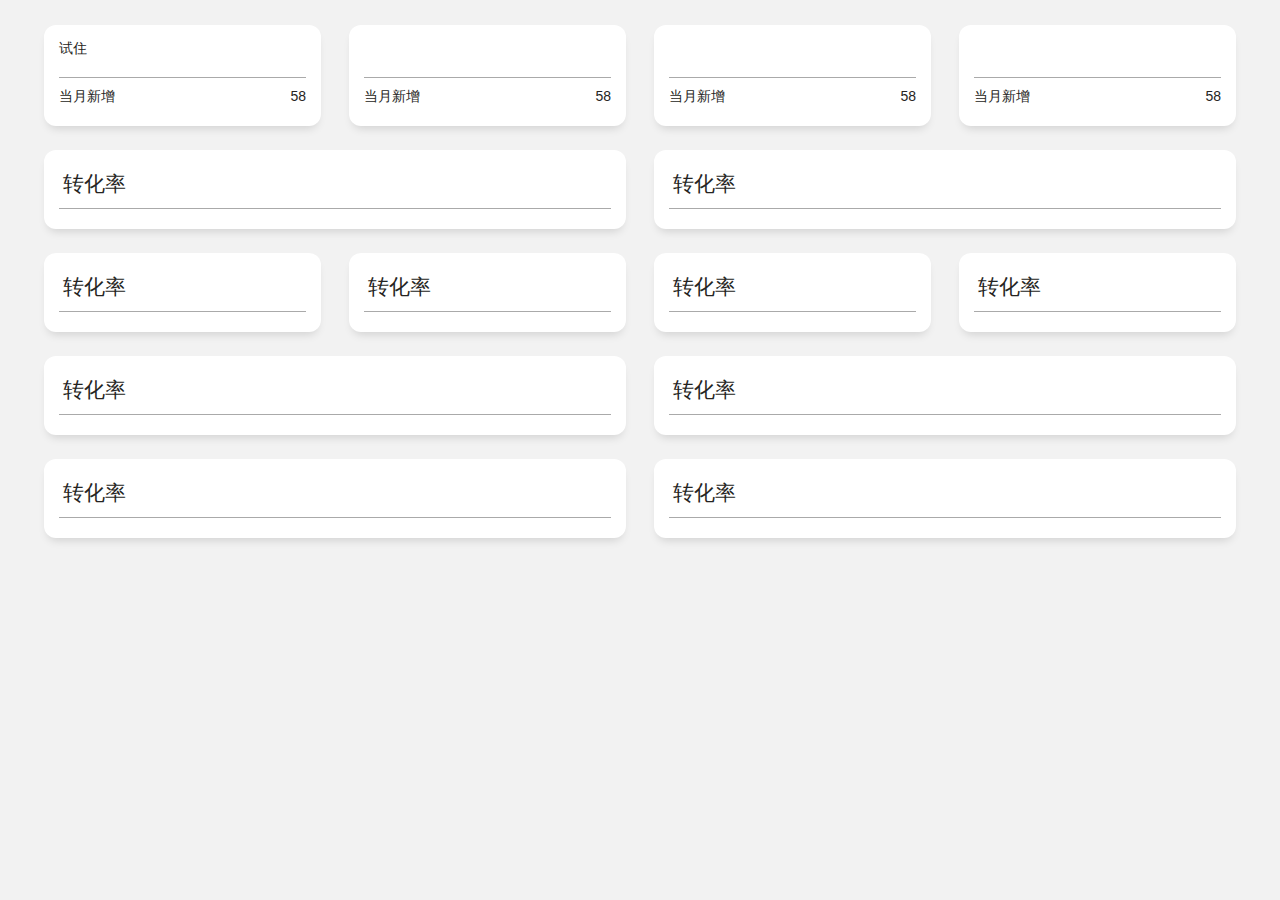
==== index.html @ 74c43c02 "feat: 添加样式" ====
<!DOCTYPE html>
<html lang="en">
<head>
    <meta charset="UTF-8">
    <meta http-equiv="X-UA-Compatible" content="IE=edge">
    <meta name="viewport" content="width=device-width, initial-scale=1.0">
    <!--    //不缓存-->
    <META HTTP-EQUIV="pragma" CONTENT="no-cache">
    <META HTTP-EQUIV="Cache-Control" CONTENT="no-cache, must-revalidate">
    <META HTTP-EQUIV="expires" CONTENT="0">

    <link rel="stylesheet" href="css/global.css">
    <link rel="stylesheet" href="layui/css/layui.css">
    <link rel="stylesheet" href="css/card.css">
    <link rel="stylesheet" href="css/states_card.css">
    <link rel="stylesheet" href="css/chart_card.css">
    <link rel="stylesheet" href="css/pie_card.css">

    <title>机构-{{object.company.name}}-营销管理数据看板</title>
</head>
<body>

    <article class="root">

        <header>

        </header>

        <main>

            <section class="stats-card-wrap layui-row">

                <div class="layui-col-xs6 layui-col-sm6 layui-col-md3">
                    <section class="card stats-card">

                        <div class="stats-card-top">

                            <div class="stats-card-top-left">
                                
                                <span class="tag">试住</span>

                            </div>

                            <figure class="stats-card-top-right">
                                <img src="">
                            </figure>

                        </div>

                        <div class="stats-card-bottom">
                            <span>当月新增</span>
                            <span>58</span>
                        </div>

                    </section>
                </div>

                <div class="layui-col-xs6 layui-col-sm6 layui-col-md3">
                    <section class="card stats-card">

                        <div class="stats-card-top">

                            <div class="stats-card-top-left">

                            </div>

                            <figure class="stats-card-top-right">
                                <img src="">
                            </figure>

                        </div>

                        <div class="stats-card-bottom">
                            <span>当月新增</span>
                            <span>58</span>
                        </div>

                    </section>
                </div>

                <div class="layui-col-xs6 layui-col-sm6 layui-col-md3">
                    <section class="card stats-card">

                        <div class="stats-card-top">

                            <div class="stats-card-top-left">

                            </div>

                            <figure class="stats-card-top-right">
                                <img src="">
                            </figure>

                        </div>

                        <div class="stats-card-bottom">
                            <span>当月新增</span>
                            <span>58</span>
                        </div>

                    </section>
                </div>

                <div class="layui-col-xs6 layui-col-sm6 layui-col-md3">
                    <section class="card stats-card">

                        <div class="stats-card-top">

                            <div class="stats-card-top-left">

                            </div>

                            <figure class="stats-card-top-right">
                                <img src="">
                            </figure>

                        </div>

                        <div class="stats-card-bottom">
                            <span>当月新增</span>
                            <span>58</span>
                        </div>

                    </section>
                </div>


            </section>

            <section class="chart-card-wrap layui-row">

                <div class="layui-col-xs12 layui-col-sm12 layui-col-md6">

                    <section class="card chart-card">
                        <div class="chart-card-top">
                            <h2 class="chart-card-top-left">转化率</h2>
                            <div class="chart-card-top-right">

                            </div>
                        </div>

                        <div class="chart-card-bottom">

                        </div>
                    </section>

                </div>

                <div class="layui-col-xs12 layui-col-sm12 layui-col-md6">

                    <section class="card chart-card">
                        <div class="chart-card-top">
                            <h2 class="chart-card-top-left">转化率</h2>
                            <div class="chart-card-top-right">

                            </div>
                        </div>

                        <div class="chart-card-bottom">

                        </div>
                    </section>

                </div>


            </section>

            <section class="pie-card-wrap layui-row">

                <div class="layui-col-xs6 layui-col-sm6 layui-col-md3">
                    <section class="card pie-card">
                        <div class="pie-card-top">
                            <h2 class="pie-card-top-left">转化率</h2>
                            <div class="pie-card-top-right">

                            </div>
                        </div>

                        <div class="pie-card-bottom">

                        </div>
                    </section>
                </div>

                <div class="layui-col-xs6 layui-col-sm6 layui-col-md3">
                    <section class="card pie-card">
                        <div class="pie-card-top">
                            <h2 class="pie-card-top-left">转化率</h2>
                            <div class="pie-card-top-right">

                            </div>
                        </div>

                        <div class="pie-card-bottom">

                        </div>
                    </section>
                </div>

                <div class="layui-col-xs6 layui-col-sm6 layui-col-md3">
                    <section class="card pie-card">
                        <div class="pie-card-top">
                            <h2 class="pie-card-top-left">转化率</h2>
                            <div class="pie-card-top-right">

                            </div>
                        </div>

                        <div class="pie-card-bottom">

                        </div>
                    </section>
                </div>

                <div class="layui-col-xs6 layui-col-sm6 layui-col-md3">
                    <section class="card pie-card">
                        <div class="pie-card-top">
                            <h2 class="pie-card-top-left">转化率</h2>
                            <div class="pie-card-top-right">

                            </div>
                        </div>

                        <div class="pie-card-bottom">

                        </div>
                    </section>
                </div>

            </section>

            <section class="chart-card-wrap layui-row">

                <div class="layui-col-xs12 layui-col-sm12 layui-col-md6">

                    <section class="card chart-card">
                        <div class="chart-card-top">
                            <h2 class="chart-card-top-left">转化率</h2>
                            <div class="chart-card-top-right">

                            </div>
                        </div>

                        <div class="chart-card-bottom">

                        </div>
                    </section>

                </div>

                <div class="layui-col-xs12 layui-col-sm12 layui-col-md6">

                    <section class="card chart-card">
                        <div class="chart-card-top">
                            <h2 class="chart-card-top-left">转化率</h2>
                            <div class="chart-card-top-right">

                            </div>
                        </div>

                        <div class="chart-card-bottom">

                        </div>
                    </section>

                </div>


            </section>

            <section class="chart-card-wrap layui-row">

                <div class="layui-col-xs12 layui-col-sm12 layui-col-md6">

                    <section class="card chart-card">
                        <div class="chart-card-top">
                            <h2 class="chart-card-top-left">转化率</h2>
                            <div class="chart-card-top-right">

                            </div>
                        </div>

                        <div class="chart-card-bottom">

                        </div>
                    </section>

                </div>

                <div class="layui-col-xs12 layui-col-sm12 layui-col-md6">

                    <section class="card chart-card">
                        <div class="chart-card-top">
                            <h2 class="chart-card-top-left">转化率</h2>
                            <div class="chart-card-top-right">

                            </div>
                        </div>

                        <div class="chart-card-bottom">

                        </div>
                    </section>

                </div>


            </section>

        </main>

        <footer>


        </footer>

    </article>


    <script src="layui/layui.js"></script>

</body>
</html>
---- css/global.css ----
html,body{
    font-size: 62.5%;
    box-sizing: border-box;
    margin: 0;
    padding:0;
    background: #f2f2f2;
}

.root{
    padding:2.5rem 3rem;

}
---- layui/css/layui.css ----
.layui-inline,img{display:inline-block;vertical-align:middle}h1,h2,h3,h4,h5,h6{font-weight:400}a,body{color:#333}.layui-edge,.layui-header,.layui-inline,.layui-main{position:relative}.layui-edge,hr{height:0;overflow:hidden}.layui-layout-body,.layui-side,.layui-side-scroll{overflow-x:hidden}.layui-edge,.layui-elip,hr{overflow:hidden}.layui-btn,.layui-edge,.layui-inline,img{vertical-align:middle}.layui-btn,.layui-disabled,.layui-icon,.layui-unselect{-moz-user-select:none;-webkit-user-select:none;-ms-user-select:none}blockquote,body,button,dd,div,dl,dt,form,h1,h2,h3,h4,h5,h6,input,li,ol,p,pre,td,textarea,th,ul{margin:0;padding:0;-webkit-tap-highlight-color:rgba(0,0,0,0)}a:active,a:hover{outline:0}img{border:none}li{list-style:none}table{border-collapse:collapse;border-spacing:0}h4,h5,h6{font-size:100%}button,input,optgroup,option,select,textarea{font-family:inherit;font-size:inherit;font-style:inherit;font-weight:inherit;outline:0}pre{white-space:pre-wrap;white-space:-moz-pre-wrap;white-space:-pre-wrap;white-space:-o-pre-wrap;word-wrap:break-word}body{line-height:1.6;color:rgba(0,0,0,.85);font:14px Helvetica Neue,Helvetica,PingFang SC,Tahoma,Arial,sans-serif}hr{line-height:0;margin:10px 0;padding:0;border:none!important;border-bottom:1px solid #eee!important;clear:both;background:0 0}a{text-decoration:none}a:hover{color:#777}a cite{font-style:normal;*cursor:pointer}.layui-border-box,.layui-border-box *{box-sizing:border-box}.layui-box,.layui-box *{box-sizing:content-box}.layui-clear{clear:both;*zoom:1}.layui-clear:after{content:'\20';clear:both;*zoom:1;display:block;height:0}.layui-inline{*display:inline;*zoom:1}.layui-btn,.layui-btn-group,.layui-edge{display:inline-block}.layui-edge{width:0;border-width:6px;border-style:dashed;border-color:transparent}.layui-edge-top{top:-4px;border-bottom-color:#999;border-bottom-style:solid}.layui-edge-right{border-left-color:#999;border-left-style:solid}.layui-edge-bottom{top:2px;border-top-color:#999;border-top-style:solid}.layui-edge-left{border-right-color:#999;border-right-style:solid}.layui-elip{text-overflow:ellipsis;white-space:nowrap}.layui-disabled,.layui-disabled:hover{color:#d2d2d2!important;cursor:not-allowed!important}.layui-circle{border-radius:100%}.layui-show{display:block!important}.layui-hide{display:none!important}.layui-show-v{visibility:visible!important}.layui-hide-v{visibility:hidden!important}@font-face{font-family:layui-icon;src:url(../font/iconfont.eot?v=256);src:url(../font/iconfont.eot?v=256#iefix) format('embedded-opentype'),url(../font/iconfont.woff2?v=256) format('woff2'),url(../font/iconfont.woff?v=256) format('woff'),url(../font/iconfont.ttf?v=256) format('truetype'),url(../font/iconfont.svg?v=256#layui-icon) format('svg')}.layui-icon{font-family:layui-icon!important;font-size:16px;font-style:normal;-webkit-font-smoothing:antialiased;-moz-osx-font-smoothing:grayscale}.layui-icon-reply-fill:before{content:"\e611"}.layui-icon-set-fill:before{content:"\e614"}.layui-icon-menu-fill:before{content:"\e60f"}.layui-icon-search:before{content:"\e615"}.layui-icon-share:before{content:"\e641"}.layui-icon-set-sm:before{content:"\e620"}.layui-icon-engine:before{content:"\e628"}.layui-icon-close:before{content:"\1006"}.layui-icon-close-fill:before{content:"\1007"}.layui-icon-chart-screen:before{content:"\e629"}.layui-icon-star:before{content:"\e600"}.layui-icon-circle-dot:before{content:"\e617"}.layui-icon-chat:before{content:"\e606"}.layui-icon-release:before{content:"\e609"}.layui-icon-list:before{content:"\e60a"}.layui-icon-chart:before{content:"\e62c"}.layui-icon-ok-circle:before{content:"\1005"}.layui-icon-layim-theme:before{content:"\e61b"}.layui-icon-table:before{content:"\e62d"}.layui-icon-right:before{content:"\e602"}.layui-icon-left:before{content:"\e603"}.layui-icon-cart-simple:before{content:"\e698"}.layui-icon-face-cry:before{content:"\e69c"}.layui-icon-face-smile:before{content:"\e6af"}.layui-icon-survey:before{content:"\e6b2"}.layui-icon-tree:before{content:"\e62e"}.layui-icon-ie:before{content:"\e7bb"}.layui-icon-upload-circle:before{content:"\e62f"}.layui-icon-add-circle:before{content:"\e61f"}.layui-icon-download-circle:before{content:"\e601"}.layui-icon-templeate-1:before{content:"\e630"}.layui-icon-util:before{content:"\e631"}.layui-icon-face-surprised:before{content:"\e664"}.layui-icon-edit:before{content:"\e642"}.layui-icon-speaker:before{content:"\e645"}.layui-icon-down:before{content:"\e61a"}.layui-icon-file:before{content:"\e621"}.layui-icon-layouts:before{content:"\e632"}.layui-icon-rate-half:before{content:"\e6c9"}.layui-icon-add-circle-fine:before{content:"\e608"}.layui-icon-prev-circle:before{content:"\e633"}.layui-icon-read:before{content:"\e705"}.layui-icon-404:before{content:"\e61c"}.layui-icon-carousel:before{content:"\e634"}.layui-icon-help:before{content:"\e607"}.layui-icon-code-circle:before{content:"\e635"}.layui-icon-windows:before{content:"\e67f"}.layui-icon-water:before{content:"\e636"}.layui-icon-username:before{content:"\e66f"}.layui-icon-find-fill:before{content:"\e670"}.layui-icon-about:before{content:"\e60b"}.layui-icon-location:before{content:"\e715"}.layui-icon-up:before{content:"\e619"}.layui-icon-pause:before{content:"\e651"}.layui-icon-date:before{content:"\e637"}.layui-icon-layim-uploadfile:before{content:"\e61d"}.layui-icon-delete:before{content:"\e640"}.layui-icon-play:before{content:"\e652"}.layui-icon-top:before{content:"\e604"}.layui-icon-firefox:before{content:"\e686"}.layui-icon-friends:before{content:"\e612"}.layui-icon-refresh-3:before{content:"\e9aa"}.layui-icon-ok:before{content:"\e605"}.layui-icon-layer:before{content:"\e638"}.layui-icon-face-smile-fine:before{content:"\e60c"}.layui-icon-dollar:before{content:"\e659"}.layui-icon-group:before{content:"\e613"}.layui-icon-layim-download:before{content:"\e61e"}.layui-icon-picture-fine:before{content:"\e60d"}.layui-icon-link:before{content:"\e64c"}.layui-icon-diamond:before{content:"\e735"}.layui-icon-log:before{content:"\e60e"}.layui-icon-key:before{content:"\e683"}.layui-icon-rate-solid:before{content:"\e67a"}.layui-icon-fonts-del:before{content:"\e64f"}.layui-icon-unlink:before{content:"\e64d"}.layui-icon-fonts-clear:before{content:"\e639"}.layui-icon-triangle-r:before{content:"\e623"}.layui-icon-circle:before{content:"\e63f"}.layui-icon-radio:before{content:"\e643"}.layui-icon-align-center:before{content:"\e647"}.layui-icon-align-right:before{content:"\e648"}.layui-icon-align-left:before{content:"\e649"}.layui-icon-loading-1:before{content:"\e63e"}.layui-icon-return:before{content:"\e65c"}.layui-icon-fonts-strong:before{content:"\e62b"}.layui-icon-upload:before{content:"\e67c"}.layui-icon-dialogue:before{content:"\e63a"}.layui-icon-video:before{content:"\e6ed"}.layui-icon-headset:before{content:"\e6fc"}.layui-icon-cellphone-fine:before{content:"\e63b"}.layui-icon-add-1:before{content:"\e654"}.layui-icon-face-smile-b:before{content:"\e650"}.layui-icon-fonts-html:before{content:"\e64b"}.layui-icon-screen-full:before{content:"\e622"}.layui-icon-form:before{content:"\e63c"}.layui-icon-cart:before{content:"\e657"}.layui-icon-camera-fill:before{content:"\e65d"}.layui-icon-tabs:before{content:"\e62a"}.layui-icon-heart-fill:before{content:"\e68f"}.layui-icon-fonts-code:before{content:"\e64e"}.layui-icon-ios:before{content:"\e680"}.layui-icon-at:before{content:"\e687"}.layui-icon-fire:before{content:"\e756"}.layui-icon-set:before{content:"\e716"}.layui-icon-fonts-u:before{content:"\e646"}.layui-icon-triangle-d:before{content:"\e625"}.layui-icon-tips:before{content:"\e702"}.layui-icon-picture:before{content:"\e64a"}.layui-icon-more-vertical:before{content:"\e671"}.layui-icon-bluetooth:before{content:"\e689"}.layui-icon-flag:before{content:"\e66c"}.layui-icon-loading:before{content:"\e63d"}.layui-icon-fonts-i:before{content:"\e644"}.layui-icon-refresh-1:before{content:"\e666"}.layui-icon-rmb:before{content:"\e65e"}.layui-icon-addition:before{content:"\e624"}.layui-icon-home:before{content:"\e68e"}.layui-icon-time:before{content:"\e68d"}.layui-icon-user:before{content:"\e770"}.layui-icon-notice:before{content:"\e667"}.layui-icon-chrome:before{content:"\e68a"}.layui-icon-edge:before{content:"\e68b"}.layui-icon-login-weibo:before{content:"\e675"}.layui-icon-voice:before{content:"\e688"}.layui-icon-upload-drag:before{content:"\e681"}.layui-icon-login-qq:before{content:"\e676"}.layui-icon-snowflake:before{content:"\e6b1"}.layui-icon-heart:before{content:"\e68c"}.layui-icon-logout:before{content:"\e682"}.layui-icon-file-b:before{content:"\e655"}.layui-icon-template:before{content:"\e663"}.layui-icon-transfer:before{content:"\e691"}.layui-icon-auz:before{content:"\e672"}.layui-icon-console:before{content:"\e665"}.layui-icon-app:before{content:"\e653"}.layui-icon-prev:before{content:"\e65a"}.layui-icon-website:before{content:"\e7ae"}.layui-icon-next:before{content:"\e65b"}.layui-icon-component:before{content:"\e857"}.layui-icon-android:before{content:"\e684"}.layui-icon-more:before{content:"\e65f"}.layui-icon-login-wechat:before{content:"\e677"}.layui-icon-shrink-right:before{content:"\e668"}.layui-icon-spread-left:before{content:"\e66b"}.layui-icon-camera:before{content:"\e660"}.layui-icon-note:before{content:"\e66e"}.layui-icon-refresh:before{content:"\e669"}.layui-icon-female:before{content:"\e661"}.layui-icon-male:before{content:"\e662"}.layui-icon-screen-restore:before{content:"\e758"}.layui-icon-password:before{content:"\e673"}.layui-icon-senior:before{content:"\e674"}.layui-icon-theme:before{content:"\e66a"}.layui-icon-tread:before{content:"\e6c5"}.layui-icon-praise:before{content:"\e6c6"}.layui-icon-star-fill:before{content:"\e658"}.layui-icon-rate:before{content:"\e67b"}.layui-icon-template-1:before{content:"\e656"}.layui-icon-vercode:before{content:"\e679"}.layui-icon-service:before{content:"\e626"}.layui-icon-cellphone:before{content:"\e678"}.layui-icon-print:before{content:"\e66d"}.layui-icon-cols:before{content:"\e610"}.layui-icon-wifi:before{content:"\e7e0"}.layui-icon-export:before{content:"\e67d"}.layui-icon-rss:before{content:"\e808"}.layui-icon-slider:before{content:"\e714"}.layui-icon-email:before{content:"\e618"}.layui-icon-subtraction:before{content:"\e67e"}.layui-icon-mike:before{content:"\e6dc"}.layui-icon-light:before{content:"\e748"}.layui-icon-gift:before{content:"\e627"}.layui-icon-mute:before{content:"\e685"}.layui-icon-reduce-circle:before{content:"\e616"}.layui-icon-music:before{content:"\e690"}.layui-main{width:1140px;margin:0 auto}.layui-header{z-index:1000;height:60px}.layui-header a:hover{transition:all .5s;-webkit-transition:all .5s}.layui-side{position:fixed;left:0;top:0;bottom:0;z-index:999;width:200px}.layui-side-scroll{position:relative;width:220px;height:100%}.layui-body{position:relative;left:200px;right:0;top:0;bottom:0;z-index:900;width:auto;box-sizing:border-box}.layui-layout-admin .layui-header{position:fixed;top:0;left:0;right:0;background-color:#23262E}.layui-layout-admin .layui-side{top:60px;width:200px;overflow-x:hidden}.layui-layout-admin .layui-body{position:absolute;top:60px;padding-bottom:44px}.layui-layout-admin .layui-main{width:auto;margin:0 15px}.layui-layout-admin .layui-footer{position:fixed;left:200px;right:0;bottom:0;z-index:990;height:44px;line-height:44px;padding:0 15px;box-shadow:-1px 0 4px rgb(0 0 0 / 12%);background-color:#FAFAFA}.layui-layout-admin .layui-logo{position:absolute;left:0;top:0;width:200px;height:100%;line-height:60px;text-align:center;color:#009688;font-size:16px;box-shadow:0 1px 2px 0 rgb(0 0 0 / 15%)}.layui-layout-admin .layui-header .layui-nav{background:0 0}.layui-layout-left{position:absolute!important;left:200px;top:0}.layui-layout-right{position:absolute!important;right:0;top:0}.layui-container{position:relative;margin:0 auto;padding:0 15px;box-sizing:border-box}.layui-fluid{position:relative;margin:0 auto;padding:0 15px}.layui-row:after,.layui-row:before{content:"";display:block;clear:both}.layui-col-lg1,.layui-col-lg10,.layui-col-lg11,.layui-col-lg12,.layui-col-lg2,.layui-col-lg3,.layui-col-lg4,.layui-col-lg5,.layui-col-lg6,.layui-col-lg7,.layui-col-lg8,.layui-col-lg9,.layui-col-md1,.layui-col-md10,.layui-col-md11,.layui-col-md12,.layui-col-md2,.layui-col-md3,.layui-col-md4,.layui-col-md5,.layui-col-md6,.layui-col-md7,.layui-col-md8,.layui-col-md9,.layui-col-sm1,.layui-col-sm10,.layui-col-sm11,.layui-col-sm12,.layui-col-sm2,.layui-col-sm3,.layui-col-sm4,.layui-col-sm5,.layui-col-sm6,.layui-col-sm7,.layui-col-sm8,.layui-col-sm9,.layui-col-xs1,.layui-col-xs10,.layui-col-xs11,.layui-col-xs12,.layui-col-xs2,.layui-col-xs3,.layui-col-xs4,.layui-col-xs5,.layui-col-xs6,.layui-col-xs7,.layui-col-xs8,.layui-col-xs9{position:relative;display:block;box-sizing:border-box}.layui-col-xs1,.layui-col-xs10,.layui-col-xs11,.layui-col-xs12,.layui-col-xs2,.layui-col-xs3,.layui-col-xs4,.layui-col-xs5,.layui-col-xs6,.layui-col-xs7,.layui-col-xs8,.layui-col-xs9{float:left}.layui-col-xs1{width:8.33333333%}.layui-col-xs2{width:16.66666667%}.layui-col-xs3{width:25%}.layui-col-xs4{width:33.33333333%}.layui-col-xs5{width:41.66666667%}.layui-col-xs6{width:50%}.layui-col-xs7{width:58.33333333%}.layui-col-xs8{width:66.66666667%}.layui-col-xs9{width:75%}.layui-col-xs10{width:83.33333333%}.layui-col-xs11{width:91.66666667%}.layui-col-xs12{width:100%}.layui-col-xs-offset1{margin-left:8.33333333%}.layui-col-xs-offset2{margin-left:16.66666667%}.layui-col-xs-offset3{margin-left:25%}.layui-col-xs-offset4{margin-left:33.33333333%}.layui-col-xs-offset5{margin-left:41.66666667%}.layui-col-xs-offset6{margin-left:50%}.layui-col-xs-offset7{margin-left:58.33333333%}.layui-col-xs-offset8{margin-left:66.66666667%}.layui-col-xs-offset9{margin-left:75%}.layui-col-xs-offset10{margin-left:83.33333333%}.layui-col-xs-offset11{margin-left:91.66666667%}.layui-col-xs-offset12{margin-left:100%}@media screen and (max-width:768px){.layui-hide-xs{display:none!important}.layui-show-xs-block{display:block!important}.layui-show-xs-inline{display:inline!important}.layui-show-xs-inline-block{display:inline-block!important}}@media screen and (min-width:768px){.layui-container{width:750px}.layui-hide-sm{display:none!important}.layui-show-sm-block{display:block!important}.layui-show-sm-inline{display:inline!important}.layui-show-sm-inline-block{display:inline-block!important}.layui-col-sm1,.layui-col-sm10,.layui-col-sm11,.layui-col-sm12,.layui-col-sm2,.layui-col-sm3,.layui-col-sm4,.layui-col-sm5,.layui-col-sm6,.layui-col-sm7,.layui-col-sm8,.layui-col-sm9{float:left}.layui-col-sm1{width:8.33333333%}.layui-col-sm2{width:16.66666667%}.layui-col-sm3{width:25%}.layui-col-sm4{width:33.33333333%}.layui-col-sm5{width:41.66666667%}.layui-col-sm6{width:50%}.layui-col-sm7{width:58.33333333%}.layui-col-sm8{width:66.66666667%}.layui-col-sm9{width:75%}.layui-col-sm10{width:83.33333333%}.layui-col-sm11{width:91.66666667%}.layui-col-sm12{width:100%}.layui-col-sm-offset1{margin-left:8.33333333%}.layui-col-sm-offset2{margin-left:16.66666667%}.layui-col-sm-offset3{margin-left:25%}.layui-col-sm-offset4{margin-left:33.33333333%}.layui-col-sm-offset5{margin-left:41.66666667%}.layui-col-sm-offset6{margin-left:50%}.layui-col-sm-offset7{margin-left:58.33333333%}.layui-col-sm-offset8{margin-left:66.66666667%}.layui-col-sm-offset9{margin-left:75%}.layui-col-sm-offset10{margin-left:83.33333333%}.layui-col-sm-offset11{margin-left:91.66666667%}.layui-col-sm-offset12{margin-left:100%}}@media screen and (min-width:992px){.layui-container{width:970px}.layui-hide-md{display:none!important}.layui-show-md-block{display:block!important}.layui-show-md-inline{display:inline!important}.layui-show-md-inline-block{display:inline-block!important}.layui-col-md1,.layui-col-md10,.layui-col-md11,.layui-col-md12,.layui-col-md2,.layui-col-md3,.layui-col-md4,.layui-col-md5,.layui-col-md6,.layui-col-md7,.layui-col-md8,.layui-col-md9{float:left}.layui-col-md1{width:8.33333333%}.layui-col-md2{width:16.66666667%}.layui-col-md3{width:25%}.layui-col-md4{width:33.33333333%}.layui-col-md5{width:41.66666667%}.layui-col-md6{width:50%}.layui-col-md7{width:58.33333333%}.layui-col-md8{width:66.66666667%}.layui-col-md9{width:75%}.layui-col-md10{width:83.33333333%}.layui-col-md11{width:91.66666667%}.layui-col-md12{width:100%}.layui-col-md-offset1{margin-left:8.33333333%}.layui-col-md-offset2{margin-left:16.66666667%}.layui-col-md-offset3{margin-left:25%}.layui-col-md-offset4{margin-left:33.33333333%}.layui-col-md-offset5{margin-left:41.66666667%}.layui-col-md-offset6{margin-left:50%}.layui-col-md-offset7{margin-left:58.33333333%}.layui-col-md-offset8{margin-left:66.66666667%}.layui-col-md-offset9{margin-left:75%}.layui-col-md-offset10{margin-left:83.33333333%}.layui-col-md-offset11{margin-left:91.66666667%}.layui-col-md-offset12{margin-left:100%}}@media screen and (min-width:1200px){.layui-container{width:1170px}.layui-hide-lg{display:none!important}.layui-show-lg-block{display:block!important}.layui-show-lg-inline{display:inline!important}.layui-show-lg-inline-block{display:inline-block!important}.layui-col-lg1,.layui-col-lg10,.layui-col-lg11,.layui-col-lg12,.layui-col-lg2,.layui-col-lg3,.layui-col-lg4,.layui-col-lg5,.layui-col-lg6,.layui-col-lg7,.layui-col-lg8,.layui-col-lg9{float:left}.layui-col-lg1{width:8.33333333%}.layui-col-lg2{width:16.66666667%}.layui-col-lg3{width:25%}.layui-col-lg4{width:33.33333333%}.layui-col-lg5{width:41.66666667%}.layui-col-lg6{width:50%}.layui-col-lg7{width:58.33333333%}.layui-col-lg8{width:66.66666667%}.layui-col-lg9{width:75%}.layui-col-lg10{width:83.33333333%}.layui-col-lg11{width:91.66666667%}.layui-col-lg12{width:100%}.layui-col-lg-offset1{margin-left:8.33333333%}.layui-col-lg-offset2{margin-left:16.66666667%}.layui-col-lg-offset3{margin-left:25%}.layui-col-lg-offset4{margin-left:33.33333333%}.layui-col-lg-offset5{margin-left:41.66666667%}.layui-col-lg-offset6{margin-left:50%}.layui-col-lg-offset7{margin-left:58.33333333%}.layui-col-lg-offset8{margin-left:66.66666667%}.layui-col-lg-offset9{margin-left:75%}.layui-col-lg-offset10{margin-left:83.33333333%}.layui-col-lg-offset11{margin-left:91.66666667%}.layui-col-lg-offset12{margin-left:100%}}.layui-col-space1{margin:-.5px}.layui-col-space1>*{padding:.5px}.layui-col-space2{margin:-1px}.layui-col-space2>*{padding:1px}.layui-col-space4{margin:-2px}.layui-col-space4>*{padding:2px}.layui-col-space5{margin:-2.5px}.layui-col-space5>*{padding:2.5px}.layui-col-space6{margin:-3px}.layui-col-space6>*{padding:3px}.layui-col-space8{margin:-4px}.layui-col-space8>*{padding:4px}.layui-col-space10{margin:-5px}.layui-col-space10>*{padding:5px}.layui-col-space12{margin:-6px}.layui-col-space12>*{padding:6px}.layui-col-space14{margin:-7px}.layui-col-space14>*{padding:7px}.layui-col-space15{margin:-7.5px}.layui-col-space15>*{padding:7.5px}.layui-col-space16{margin:-8px}.layui-col-space16>*{padding:8px}.layui-col-space18{margin:-9px}.layui-col-space18>*{padding:9px}.layui-col-space20{margin:-10px}.layui-col-space20>*{padding:10px}.layui-col-space22{margin:-11px}.layui-col-space22>*{padding:11px}.layui-col-space24{margin:-12px}.layui-col-space24>*{padding:12px}.layui-col-space25{margin:-12.5px}.layui-col-space25>*{padding:12.5px}.layui-col-space26{margin:-13px}.layui-col-space26>*{padding:13px}.layui-col-space28{margin:-14px}.layui-col-space28>*{padding:14px}.layui-col-space30{margin:-15px}.layui-col-space30>*{padding:15px}.layui-btn,.layui-input,.layui-select,.layui-textarea,.layui-upload-button{outline:0;-webkit-appearance:none;transition:all .3s;-webkit-transition:all .3s;box-sizing:border-box}.layui-elem-quote{margin-bottom:10px;padding:15px;line-height:1.6;border-left:5px solid #5FB878;border-radius:0 2px 2px 0;background-color:#FAFAFA}.layui-quote-nm{border-style:solid;border-width:1px 1px 1px 5px;background:0 0}.layui-elem-field{margin-bottom:10px;padding:0;border-width:1px;border-style:solid}.layui-elem-field legend{margin-left:20px;padding:0 10px;font-size:20px;font-weight:300}.layui-field-title{margin:10px 0 20px;border-width:1px 0 0}.layui-field-box{padding:15px}.layui-field-title .layui-field-box{padding:10px 0}.layui-progress{position:relative;height:6px;border-radius:20px;background-color:#eee}.layui-progress-bar{position:absolute;left:0;top:0;width:0;max-width:100%;height:6px;border-radius:20px;text-align:right;background-color:#5FB878;transition:all .3s;-webkit-transition:all .3s}.layui-progress-big,.layui-progress-big .layui-progress-bar{height:18px;line-height:18px}.layui-progress-text{position:relative;top:-20px;line-height:18px;font-size:12px;color:#666}.layui-progress-big .layui-progress-text{position:static;padding:0 10px;color:#fff}.layui-collapse{border-width:1px;border-style:solid;border-radius:2px}.layui-colla-content,.layui-colla-item{border-top-width:1px;border-top-style:solid}.layui-colla-item:first-child{border-top:none}.layui-colla-title{position:relative;height:42px;line-height:42px;padding:0 15px 0 35px;color:#333;background-color:#FAFAFA;cursor:pointer;font-size:14px;overflow:hidden}.layui-colla-content{display:none;padding:10px 15px;line-height:1.6;color:#666}.layui-colla-icon{position:absolute;left:15px;top:0;font-size:14px}.layui-card-body,.layui-card-header,.layui-form-label,.layui-form-mid,.layui-form-select,.layui-input-block,.layui-input-inline,.layui-panel,.layui-textarea{position:relative}.layui-card{margin-bottom:15px;border-radius:2px;background-color:#fff;box-shadow:0 1px 2px 0 rgba(0,0,0,.05)}.layui-form-select dl,.layui-panel{box-shadow:1px 1px 4px rgb(0 0 0 / 8%)}.layui-card:last-child{margin-bottom:0}.layui-card-header{height:42px;line-height:42px;padding:0 15px;border-bottom:1px solid #f6f6f6;color:#333;border-radius:2px 2px 0 0;font-size:14px}.layui-card-body{padding:10px 15px;line-height:24px}.layui-card-body[pad15]{padding:15px}.layui-card-body[pad20]{padding:20px}.layui-card-body .layui-table{margin:5px 0}.layui-card .layui-tab{margin:0}.layui-panel{border-width:1px;border-style:solid;border-radius:2px;background-color:#fff;color:#666}.layui-bg-black,.layui-bg-blue,.layui-bg-cyan,.layui-bg-green,.layui-bg-orange,.layui-bg-red{color:#fff!important}.layui-panel-window{position:relative;padding:15px;border-radius:0;border-top:5px solid #eee;background-color:#fff}.layui-border,.layui-border-black,.layui-border-blue,.layui-border-cyan,.layui-border-green,.layui-border-orange,.layui-border-red{border-width:1px;border-style:solid}.layui-auxiliar-moving{position:fixed;left:0;right:0;top:0;bottom:0;width:100%;height:100%;background:0 0;z-index:9999999999}.layui-bg-red{background-color:#FF5722!important}.layui-bg-orange{background-color:#FFB800!important}.layui-bg-green{background-color:#009688!important}.layui-bg-cyan{background-color:#2F4056!important}.layui-bg-blue{background-color:#1E9FFF!important}.layui-bg-black{background-color:#393D49!important}.layui-bg-gray{background-color:#FAFAFA!important;color:#666!important}.layui-badge-rim,.layui-border,.layui-colla-content,.layui-colla-item,.layui-collapse,.layui-elem-field,.layui-form-pane .layui-form-item[pane],.layui-form-pane .layui-form-label,.layui-input,.layui-layedit,.layui-layedit-tool,.layui-panel,.layui-quote-nm,.layui-select,.layui-tab-bar,.layui-tab-card,.layui-tab-title,.layui-tab-title .layui-this:after,.layui-textarea{border-color:#eee}.layui-border{color:#666!important}.layui-border-red{border-color:#FF5722!important;color:#FF5722!important}.layui-border-orange{border-color:#FFB800!important;color:#FFB800!important}.layui-border-green{border-color:#009688!important;color:#009688!important}.layui-border-cyan{border-color:#2F4056!important;color:#2F4056!important}.layui-border-blue{border-color:#1E9FFF!important;color:#1E9FFF!important}.layui-border-black{border-color:#393D49!important;color:#393D49!important}.layui-timeline-item:before{background-color:#eee}.layui-text{line-height:1.6;font-size:14px;color:#666}.layui-text h1,.layui-text h2,.layui-text h3{font-weight:500;color:#333}.layui-text h1{font-size:30px}.layui-text h2{font-size:24px}.layui-text h3{font-size:18px}.layui-text a:not(.layui-btn){color:#01AAED}.layui-text a:not(.layui-btn):hover{text-decoration:underline}.layui-text ul{padding:5px 0 5px 15px}.layui-text ul li{margin-top:5px;list-style-type:disc}.layui-text em,.layui-word-aux{color:#999!important;padding-left:5px!important;padding-right:5px!important}.layui-text p{margin:10px 0}.layui-text p:first-child{margin-top:0}.layui-font-12{font-size:12px!important}.layui-font-14{font-size:14px!important}.layui-font-16{font-size:16px!important}.layui-font-18{font-size:18px!important}.layui-font-20{font-size:20px!important}.layui-font-red{color:#FF5722!important}.layui-font-orange{color:#FFB800!important}.layui-font-green{color:#009688!important}.layui-font-cyan{color:#2F4056!important}.layui-font-blue{color:#01AAED!important}.layui-font-black{color:#000!important}.layui-font-gray{color:#c2c2c2!important}.layui-btn{height:38px;line-height:38px;border:1px solid transparent;padding:0 18px;background-color:#009688;color:#fff;white-space:nowrap;text-align:center;font-size:14px;border-radius:2px;cursor:pointer}.layui-btn:hover{opacity:.8;filter:alpha(opacity=80);color:#fff}.layui-btn:active{opacity:1;filter:alpha(opacity=100)}.layui-btn+.layui-btn{margin-left:10px}.layui-btn-container{font-size:0}.layui-btn-container .layui-btn{margin-right:10px;margin-bottom:10px}.layui-btn-container .layui-btn+.layui-btn{margin-left:0}.layui-table .layui-btn-container .layui-btn{margin-bottom:9px}.layui-btn-radius{border-radius:100px}.layui-btn .layui-icon{padding:0 2px;vertical-align:middle\9;vertical-align:bottom}.layui-btn-primary{border-color:#d2d2d2;background:0 0;color:#666}.layui-btn-primary:hover{border-color:#009688;color:#333}.layui-btn-normal{background-color:#1E9FFF}.layui-btn-warm{background-color:#FFB800}.layui-btn-danger{background-color:#FF5722}.layui-btn-checked{background-color:#5FB878}.layui-btn-disabled,.layui-btn-disabled:active,.layui-btn-disabled:hover{border-color:#eee!important;background-color:#FBFBFB!important;color:#d2d2d2!important;cursor:not-allowed!important;opacity:1}.layui-btn-lg{height:44px;line-height:44px;padding:0 25px;font-size:16px}.layui-btn-sm{height:30px;line-height:30px;padding:0 10px;font-size:12px}.layui-btn-xs{height:22px;line-height:22px;padding:0 5px;font-size:12px}.layui-btn-xs i{font-size:12px!important}.layui-btn-group{vertical-align:middle;font-size:0}.layui-btn-group .layui-btn{margin-left:0!important;margin-right:0!important;border-left:1px solid rgba(255,255,255,.5);border-radius:0}.layui-btn-group .layui-btn-primary{border-left:none}.layui-btn-group .layui-btn-primary:hover{border-color:#d2d2d2;color:#009688}.layui-btn-group .layui-btn:first-child{border-left:none;border-radius:2px 0 0 2px}.layui-btn-group .layui-btn-primary:first-child{border-left:1px solid #d2d2d2}.layui-btn-group .layui-btn:last-child{border-radius:0 2px 2px 0}.layui-btn-group .layui-btn+.layui-btn{margin-left:0}.layui-btn-group+.layui-btn-group{margin-left:10px}.layui-btn-fluid{width:100%}.layui-input,.layui-select,.layui-textarea{height:38px;line-height:1.3;line-height:38px\9;border-width:1px;border-style:solid;background-color:#fff;color:rgba(0,0,0,.85);border-radius:2px}.layui-input::-webkit-input-placeholder,.layui-select::-webkit-input-placeholder,.layui-textarea::-webkit-input-placeholder{line-height:1.3}.layui-input,.layui-textarea{display:block;width:100%;padding-left:10px}.layui-input:hover,.layui-textarea:hover{border-color:#eee!important}.layui-input:focus,.layui-textarea:focus{border-color:#d2d2d2!important}.layui-textarea{min-height:100px;height:auto;line-height:20px;padding:6px 10px;resize:vertical}.layui-select{padding:0 10px}.layui-form input[type=checkbox],.layui-form input[type=radio],.layui-form select{display:none}.layui-form [lay-ignore]{display:initial}.layui-form-item{margin-bottom:15px;clear:both;*zoom:1}.layui-form-item:after{content:'\20';clear:both;*zoom:1;display:block;height:0}.layui-form-label{float:left;display:block;padding:9px 15px;width:80px;font-weight:400;line-height:20px;text-align:right}.layui-form-label-col{display:block;float:none;padding:9px 0;line-height:20px;text-align:left}.layui-form-item .layui-inline{margin-bottom:5px;margin-right:10px}.layui-input-block{margin-left:110px;min-height:36px}.layui-input-inline{display:inline-block;vertical-align:middle}.layui-form-item .layui-input-inline{float:left;width:190px;margin-right:10px}.layui-form-text .layui-input-inline{width:auto}.layui-form-mid{float:left;display:block;padding:9px 0!important;line-height:20px;margin-right:10px}.layui-form-danger+.layui-form-select .layui-input,.layui-form-danger:focus{border-color:#FF5722!important}.layui-form-select .layui-input{padding-right:30px;cursor:pointer}.layui-form-select .layui-edge{position:absolute;right:10px;top:50%;margin-top:-3px;cursor:pointer;border-width:6px;border-top-color:#c2c2c2;border-top-style:solid;transition:all .3s;-webkit-transition:all .3s}.layui-form-select dl{display:none;position:absolute;left:0;top:42px;padding:5px 0;z-index:899;min-width:100%;border:1px solid #eee;max-height:300px;overflow-y:auto;background-color:#fff;border-radius:2px;box-sizing:border-box}.layui-form-select dl dd,.layui-form-select dl dt{padding:0 10px;line-height:36px;white-space:nowrap;overflow:hidden;text-overflow:ellipsis}.layui-form-select dl dt{font-size:12px;color:#999}.layui-form-select dl dd{cursor:pointer}.layui-form-select dl dd:hover{background-color:#F6F6F6;-webkit-transition:.5s all;transition:.5s all}.layui-form-select .layui-select-group dd{padding-left:20px}.layui-form-select dl dd.layui-select-tips{padding-left:10px!important;color:#999}.layui-form-select dl dd.layui-this{background-color:#5FB878;color:#fff}.layui-form-checkbox,.layui-form-select dl dd.layui-disabled{background-color:#fff}.layui-form-selected dl{display:block}.layui-form-checkbox,.layui-form-checkbox *,.layui-form-switch{display:inline-block;vertical-align:middle}.layui-form-selected .layui-edge{margin-top:-9px;-webkit-transform:rotate(180deg);transform:rotate(180deg);margin-top:-3px\9}:root .layui-form-selected .layui-edge{margin-top:-9px\0/IE9}.layui-form-selectup dl{top:auto;bottom:42px}.layui-select-none{margin:5px 0;text-align:center;color:#999}.layui-select-disabled .layui-disabled{border-color:#eee!important}.layui-select-disabled .layui-edge{border-top-color:#d2d2d2}.layui-form-checkbox{position:relative;height:30px;line-height:30px;margin-right:10px;padding-right:30px;cursor:pointer;font-size:0;-webkit-transition:.1s linear;transition:.1s linear;box-sizing:border-box}.layui-form-checkbox span{padding:0 10px;height:100%;font-size:14px;border-radius:2px 0 0 2px;background-color:#d2d2d2;color:#fff;overflow:hidden;white-space:nowrap;text-overflow:ellipsis}.layui-form-checkbox:hover span{background-color:#c2c2c2}.layui-form-checkbox i{position:absolute;right:0;top:0;width:30px;height:28px;border:1px solid #d2d2d2;border-left:none;border-radius:0 2px 2px 0;color:#fff;font-size:20px;text-align:center}.layui-form-checkbox:hover i{border-color:#c2c2c2;color:#c2c2c2}.layui-form-checked,.layui-form-checked:hover{border-color:#5FB878}.layui-form-checked span,.layui-form-checked:hover span{background-color:#5FB878}.layui-form-checked i,.layui-form-checked:hover i{color:#5FB878}.layui-form-item .layui-form-checkbox{margin-top:4px}.layui-form-checkbox[lay-skin=primary]{height:auto!important;line-height:normal!important;min-width:18px;min-height:18px;border:none!important;margin-right:0;padding-left:28px;padding-right:0;background:0 0}.layui-form-checkbox[lay-skin=primary] span{padding-left:0;padding-right:15px;line-height:18px;background:0 0;color:#666}.layui-form-checkbox[lay-skin=primary] i{right:auto;left:0;width:16px;height:16px;line-height:16px;border:1px solid #d2d2d2;font-size:12px;border-radius:2px;background-color:#fff;-webkit-transition:.1s linear;transition:.1s linear}.layui-form-checkbox[lay-skin=primary]:hover i{border-color:#5FB878;color:#fff}.layui-form-checked[lay-skin=primary] i{border-color:#5FB878!important;background-color:#5FB878;color:#fff}.layui-checkbox-disabled[lay-skin=primary] span{background:0 0!important;color:#c2c2c2!important}.layui-checkbox-disabled[lay-skin=primary]:hover i{border-color:#d2d2d2}.layui-form-item .layui-form-checkbox[lay-skin=primary]{margin-top:10px}.layui-form-switch{position:relative;height:22px;line-height:22px;min-width:35px;padding:0 5px;margin-top:8px;border:1px solid #d2d2d2;border-radius:20px;cursor:pointer;background-color:#fff;-webkit-transition:.1s linear;transition:.1s linear}.layui-form-switch i{position:absolute;left:5px;top:3px;width:16px;height:16px;border-radius:20px;background-color:#d2d2d2;-webkit-transition:.1s linear;transition:.1s linear}.layui-form-switch em{position:relative;top:0;width:25px;margin-left:21px;padding:0!important;text-align:center!important;color:#999!important;font-style:normal!important;font-size:12px}.layui-form-onswitch{border-color:#5FB878;background-color:#5FB878}.layui-checkbox-disabled,.layui-checkbox-disabled i{border-color:#eee!important}.layui-form-onswitch i{left:100%;margin-left:-21px;background-color:#fff}.layui-form-onswitch em{margin-left:5px;margin-right:21px;color:#fff!important}.layui-checkbox-disabled span{background-color:#eee!important}.layui-checkbox-disabled em{color:#d2d2d2!important}.layui-checkbox-disabled:hover i{color:#fff!important}[lay-radio]{display:none}.layui-form-radio,.layui-form-radio *{display:inline-block;vertical-align:middle}.layui-form-radio{line-height:28px;margin:6px 10px 0 0;padding-right:10px;cursor:pointer;font-size:0}.layui-form-radio *{font-size:14px}.layui-form-radio>i{margin-right:8px;font-size:22px;color:#c2c2c2}.layui-form-radio:hover *,.layui-form-radioed,.layui-form-radioed>i{color:#5FB878}.layui-radio-disabled>i{color:#eee!important}.layui-radio-disabled *{color:#c2c2c2!important}.layui-form-pane .layui-form-label{width:110px;padding:8px 15px;height:38px;line-height:20px;border-width:1px;border-style:solid;border-radius:2px 0 0 2px;text-align:center;background-color:#FAFAFA;overflow:hidden;white-space:nowrap;text-overflow:ellipsis;box-sizing:border-box}.layui-form-pane .layui-input-inline{margin-left:-1px}.layui-form-pane .layui-input-block{margin-left:110px;left:-1px}.layui-form-pane .layui-input{border-radius:0 2px 2px 0}.layui-form-pane .layui-form-text .layui-form-label{float:none;width:100%;border-radius:2px;box-sizing:border-box;text-align:left}.layui-form-pane .layui-form-text .layui-input-inline{display:block;margin:0;top:-1px;clear:both}.layui-form-pane .layui-form-text .layui-input-block{margin:0;left:0;top:-1px}.layui-form-pane .layui-form-text .layui-textarea{min-height:100px;border-radius:0 0 2px 2px}.layui-form-pane .layui-form-checkbox{margin:4px 0 4px 10px}.layui-form-pane .layui-form-radio,.layui-form-pane .layui-form-switch{margin-top:6px;margin-left:10px}.layui-form-pane .layui-form-item[pane]{position:relative;border-width:1px;border-style:solid}.layui-form-pane .layui-form-item[pane] .layui-form-label{position:absolute;left:0;top:0;height:100%;border-width:0 1px 0 0}.layui-form-pane .layui-form-item[pane] .layui-input-inline{margin-left:110px}@media screen and (max-width:450px){.layui-form-item .layui-form-label{text-overflow:ellipsis;overflow:hidden;white-space:nowrap}.layui-form-item .layui-inline{display:block;margin-right:0;margin-bottom:20px;clear:both}.layui-form-item .layui-inline:after{content:'\20';clear:both;display:block;height:0}.layui-form-item .layui-input-inline{display:block;float:none;left:-3px;width:auto!important;margin:0 0 10px 112px}.layui-form-item .layui-input-inline+.layui-form-mid{margin-left:110px;top:-5px;padding:0}.layui-form-item .layui-form-checkbox{margin-right:5px;margin-bottom:5px}}.layui-layedit{border-width:1px;border-style:solid;border-radius:2px}.layui-layedit-tool{padding:3px 5px;border-bottom-width:1px;border-bottom-style:solid;font-size:0}.layedit-tool-fixed{position:fixed;top:0;border-top:1px solid #eee}.layui-layedit-tool .layedit-tool-mid,.layui-layedit-tool .layui-icon{display:inline-block;vertical-align:middle;text-align:center;font-size:14px}.layui-layedit-tool .layui-icon{position:relative;width:32px;height:30px;line-height:30px;margin:3px 5px;color:#777;cursor:pointer;border-radius:2px}.layui-layedit-tool .layui-icon:hover{color:#393D49}.layui-layedit-tool .layui-icon:active{color:#000}.layui-layedit-tool .layedit-tool-active{background-color:#eee;color:#000}.layui-layedit-tool .layui-disabled,.layui-layedit-tool .layui-disabled:hover{color:#d2d2d2;cursor:not-allowed}.layui-layedit-tool .layedit-tool-mid{width:1px;height:18px;margin:0 10px;background-color:#d2d2d2}.layedit-tool-html{width:50px!important;font-size:30px!important}.layedit-tool-b,.layedit-tool-code,.layedit-tool-help{font-size:16px!important}.layedit-tool-d,.layedit-tool-face,.layedit-tool-image,.layedit-tool-unlink{font-size:18px!important}.layedit-tool-image input{position:absolute;font-size:0;left:0;top:0;width:100%;height:100%;opacity:.01;filter:Alpha(opacity=1);cursor:pointer}.layui-layedit-iframe iframe{display:block;width:100%}#LAY_layedit_code{overflow:hidden}.layui-laypage{display:inline-block;*display:inline;*zoom:1;vertical-align:middle;margin:10px 0;font-size:0}.layui-laypage>a:first-child,.layui-laypage>a:first-child em{border-radius:2px 0 0 2px}.layui-laypage>a:last-child,.layui-laypage>a:last-child em{border-radius:0 2px 2px 0}.layui-laypage>:first-child{margin-left:0!important}.layui-laypage>:last-child{margin-right:0!important}.layui-laypage a,.layui-laypage button,.layui-laypage input,.layui-laypage select,.layui-laypage span{border:1px solid #eee}.layui-laypage a,.layui-laypage span{display:inline-block;*display:inline;*zoom:1;vertical-align:middle;padding:0 15px;height:28px;line-height:28px;margin:0 -1px 5px 0;background-color:#fff;color:#333;font-size:12px}.layui-flow-more a *,.layui-laypage input,.layui-table-view select[lay-ignore]{display:inline-block}.layui-laypage a:hover{color:#009688}.layui-laypage em{font-style:normal}.layui-laypage .layui-laypage-spr{color:#999;font-weight:700}.layui-laypage a{text-decoration:none}.layui-laypage .layui-laypage-curr{position:relative}.layui-laypage .layui-laypage-curr em{position:relative;color:#fff}.layui-laypage .layui-laypage-curr .layui-laypage-em{position:absolute;left:-1px;top:-1px;padding:1px;width:100%;height:100%;background-color:#009688}.layui-laypage-em{border-radius:2px}.layui-laypage-next em,.layui-laypage-prev em{font-family:Sim sun;font-size:16px}.layui-laypage .layui-laypage-count,.layui-laypage .layui-laypage-limits,.layui-laypage .layui-laypage-refresh,.layui-laypage .layui-laypage-skip{margin-left:10px;margin-right:10px;padding:0;border:none}.layui-laypage .layui-laypage-limits,.layui-laypage .layui-laypage-refresh{vertical-align:top}.layui-laypage .layui-laypage-refresh i{font-size:18px;cursor:pointer}.layui-laypage select{height:22px;padding:3px;border-radius:2px;cursor:pointer}.layui-laypage .layui-laypage-skip{height:30px;line-height:30px;color:#999}.layui-laypage button,.layui-laypage input{height:30px;line-height:30px;border-radius:2px;vertical-align:top;background-color:#fff;box-sizing:border-box}.layui-laypage input{width:40px;margin:0 10px;padding:0 3px;text-align:center}.layui-laypage input:focus,.layui-laypage select:focus{border-color:#009688!important}.layui-laypage button{margin-left:10px;padding:0 10px;cursor:pointer}.layui-table,.layui-table-view{margin:10px 0}.layui-flow-more{margin:10px 0;text-align:center;color:#999;font-size:14px}.layui-flow-more a{height:32px;line-height:32px}.layui-flow-more a *{vertical-align:top}.layui-flow-more a cite{padding:0 20px;border-radius:3px;background-color:#eee;color:#333;font-style:normal}.layui-flow-more a cite:hover{opacity:.8}.layui-flow-more a i{font-size:30px;color:#737383}.layui-table{width:100%;background-color:#fff;color:#666}.layui-table tr{transition:all .3s;-webkit-transition:all .3s}.layui-table th{text-align:left;font-weight:400}.layui-table tbody tr:hover,.layui-table thead tr,.layui-table-click,.layui-table-header,.layui-table-hover,.layui-table-mend,.layui-table-patch,.layui-table-tool,.layui-table-total,.layui-table-total tr,.layui-table[lay-even] tr:nth-child(even){background-color:#FAFAFA}.layui-table td,.layui-table th,.layui-table-col-set,.layui-table-fixed-r,.layui-table-grid-down,.layui-table-header,.layui-table-page,.layui-table-tips-main,.layui-table-tool,.layui-table-total,.layui-table-view,.layui-table[lay-skin=line],.layui-table[lay-skin=row]{border-width:1px;border-style:solid;border-color:#eee}.layui-table td,.layui-table th{position:relative;padding:9px 15px;min-height:20px;line-height:20px;font-size:14px}.layui-table[lay-skin=line] td,.layui-table[lay-skin=line] th{border-width:0 0 1px}.layui-table[lay-skin=row] td,.layui-table[lay-skin=row] th{border-width:0 1px 0 0}.layui-table[lay-skin=nob] td,.layui-table[lay-skin=nob] th{border:none}.layui-table img{max-width:100px}.layui-table[lay-size=lg] td,.layui-table[lay-size=lg] th{padding:15px 30px}.layui-table-view .layui-table[lay-size=lg] .layui-table-cell{height:40px;line-height:40px}.layui-table[lay-size=sm] td,.layui-table[lay-size=sm] th{font-size:12px;padding:5px 10px}.layui-table-view .layui-table[lay-size=sm] .layui-table-cell{height:20px;line-height:20px}.layui-table[lay-data]{display:none}.layui-table-box{position:relative;overflow:hidden}.layui-table-view .layui-table{position:relative;width:auto;margin:0}.layui-table-view .layui-table[lay-skin=line]{border-width:0 1px 0 0}.layui-table-view .layui-table[lay-skin=row]{border-width:0 0 1px}.layui-table-view .layui-table td,.layui-table-view .layui-table th{padding:5px 0;border-top:none;border-left:none}.layui-table-view .layui-table th.layui-unselect .layui-table-cell span{cursor:pointer}.layui-table-view .layui-table td{cursor:default}.layui-table-view .layui-table td[data-edit=text]{cursor:text}.layui-table-view .layui-form-checkbox[lay-skin=primary] i{width:18px;height:18px}.layui-table-view .layui-form-radio{line-height:0;padding:0}.layui-table-view .layui-form-radio>i{margin:0;font-size:20px}.layui-table-init{position:absolute;left:0;top:0;width:100%;height:100%;text-align:center;z-index:110}.layui-table-init .layui-icon{position:absolute;left:50%;top:50%;margin:-15px 0 0 -15px;font-size:30px;color:#c2c2c2}.layui-table-header{border-width:0 0 1px;overflow:hidden}.layui-table-header .layui-table{margin-bottom:-1px}.layui-table-tool .layui-inline[lay-event]{position:relative;width:26px;height:26px;padding:5px;line-height:16px;margin-right:10px;text-align:center;color:#333;border:1px solid #ccc;cursor:pointer;-webkit-transition:.5s all;transition:.5s all}.layui-table-tool .layui-inline[lay-event]:hover{border:1px solid #999}.layui-table-tool-temp{padding-right:120px}.layui-table-tool-self{position:absolute;right:17px;top:10px}.layui-table-tool .layui-table-tool-self .layui-inline[lay-event]{margin:0 0 0 10px}.layui-table-tool-panel{position:absolute;top:29px;left:-1px;padding:5px 0;min-width:150px;min-height:40px;border:1px solid #d2d2d2;text-align:left;overflow-y:auto;background-color:#fff;box-shadow:0 2px 4px rgba(0,0,0,.12)}.layui-table-cell,.layui-table-tool-panel li{overflow:hidden;text-overflow:ellipsis;white-space:nowrap}.layui-table-tool-panel li{padding:0 10px;line-height:30px;-webkit-transition:.5s all;transition:.5s all}.layui-menu li,.layui-menu-body-title a:hover,.layui-menu-body-title>.layui-icon:hover{transition:all .3s}.layui-table-tool-panel li .layui-form-checkbox[lay-skin=primary]{width:100%;padding-left:28px}.layui-table-tool-panel li:hover{background-color:#F6F6F6}.layui-table-tool-panel li .layui-form-checkbox[lay-skin=primary] i{position:absolute;left:0;top:0}.layui-table-tool-panel li .layui-form-checkbox[lay-skin=primary] span{padding:0}.layui-table-tool .layui-table-tool-self .layui-table-tool-panel{left:auto;right:-1px}.layui-table-col-set{position:absolute;right:0;top:0;width:20px;height:100%;border-width:0 0 0 1px;background-color:#fff}.layui-table-sort{width:10px;height:20px;margin-left:5px;cursor:pointer!important}.layui-table-sort .layui-edge{position:absolute;left:5px;border-width:5px}.layui-table-sort .layui-table-sort-asc{top:3px;border-top:none;border-bottom-style:solid;border-bottom-color:#b2b2b2}.layui-table-sort .layui-table-sort-asc:hover{border-bottom-color:#666}.layui-table-sort .layui-table-sort-desc{bottom:5px;border-bottom:none;border-top-style:solid;border-top-color:#b2b2b2}.layui-table-sort .layui-table-sort-desc:hover{border-top-color:#666}.layui-table-sort[lay-sort=asc] .layui-table-sort-asc{border-bottom-color:#000}.layui-table-sort[lay-sort=desc] .layui-table-sort-desc{border-top-color:#000}.layui-table-cell{height:28px;line-height:28px;padding:0 15px;position:relative;box-sizing:border-box}.layui-table-cell .layui-form-checkbox[lay-skin=primary]{top:-1px;padding:0}.layui-table-cell .layui-table-link{color:#01AAED}.laytable-cell-checkbox,.laytable-cell-numbers,.laytable-cell-radio,.laytable-cell-space{padding:0;text-align:center}.layui-table-body{position:relative;overflow:auto;margin-right:-1px;margin-bottom:-1px}.layui-table-body .layui-none{line-height:26px;padding:30px 15px;text-align:center;color:#999}.layui-table-fixed{position:absolute;left:0;top:0;z-index:101}.layui-table-fixed .layui-table-body{overflow:hidden}.layui-table-fixed-l{box-shadow:1px 0 8px rgba(0,0,0,.08)}.layui-table-fixed-r{left:auto;right:-1px;border-width:0 0 0 1px;box-shadow:-1px 0 8px rgba(0,0,0,.08)}.layui-table-fixed-r .layui-table-header{position:relative;overflow:visible}.layui-table-mend{position:absolute;right:-49px;top:0;height:100%;width:50px}.layui-table-tool{position:relative;z-index:890;width:100%;min-height:50px;line-height:30px;padding:10px 15px;border-width:0 0 1px}.layui-table-tool .layui-btn-container{margin-bottom:-10px}.layui-table-page,.layui-table-total{border-width:1px 0 0;margin-bottom:-1px;overflow:hidden}.layui-table-page{position:relative;width:100%;padding:7px 7px 0;height:41px;font-size:12px;white-space:nowrap}.layui-table-page>div{height:26px}.layui-table-page .layui-laypage{margin:0}.layui-table-page .layui-laypage a,.layui-table-page .layui-laypage span{height:26px;line-height:26px;margin-bottom:10px;border:none;background:0 0}.layui-table-page .layui-laypage a,.layui-table-page .layui-laypage span.layui-laypage-curr{padding:0 12px}.layui-table-page .layui-laypage span{margin-left:0;padding:0}.layui-table-page .layui-laypage .layui-laypage-prev{margin-left:-7px!important}.layui-table-page .layui-laypage .layui-laypage-curr .layui-laypage-em{left:0;top:0;padding:0}.layui-table-page .layui-laypage button,.layui-table-page .layui-laypage input{height:26px;line-height:26px}.layui-table-page .layui-laypage input{width:40px}.layui-table-page .layui-laypage button{padding:0 10px}.layui-table-page select{height:18px}.layui-table-patch .layui-table-cell{padding:0;width:30px}.layui-table-edit{position:absolute;left:0;top:0;width:100%;height:100%;padding:0 14px 1px;border-radius:0;box-shadow:1px 1px 20px rgba(0,0,0,.15)}.layui-table-edit:focus{border-color:#5FB878!important}select.layui-table-edit{padding:0 0 0 10px;border-color:#d2d2d2}.layui-table-view .layui-form-checkbox,.layui-table-view .layui-form-radio,.layui-table-view .layui-form-switch{top:0;margin:0;box-sizing:content-box}.layui-colorpicker-alpha-slider,.layui-colorpicker-side-slider,.layui-menu,.layui-menu *,.layui-nav{box-sizing:border-box}.layui-table-view .layui-form-checkbox{top:-1px;height:26px;line-height:26px}.layui-table-view .layui-form-checkbox i{height:26px}.layui-table-grid .layui-table-cell{overflow:visible}.layui-table-grid-down{position:absolute;top:0;right:0;width:26px;height:100%;padding:5px 0;border-width:0 0 0 1px;text-align:center;background-color:#fff;color:#999;cursor:pointer}.layui-table-grid-down .layui-icon{position:absolute;top:50%;left:50%;margin:-8px 0 0 -8px}.layui-table-grid-down:hover{background-color:#fbfbfb}body .layui-table-tips .layui-layer-content{background:0 0;padding:0;box-shadow:0 1px 6px rgba(0,0,0,.12)}.layui-table-tips-main{margin:-44px 0 0 -1px;max-height:150px;padding:8px 15px;font-size:14px;overflow-y:scroll;background-color:#fff;color:#666}.layui-table-tips-c{position:absolute;right:-3px;top:-13px;width:20px;height:20px;padding:3px;cursor:pointer;background-color:#666;border-radius:50%;color:#fff}.layui-table-tips-c:hover{background-color:#777}.layui-table-tips-c:before{position:relative;right:-2px}.layui-upload-file{display:none!important;opacity:.01;filter:Alpha(opacity=1)}.layui-upload-drag,.layui-upload-form,.layui-upload-wrap{display:inline-block}.layui-upload-list{margin:10px 0}.layui-upload-choose{max-width:200px;padding:0 10px;color:#999;font-size:14px;text-overflow:ellipsis;overflow:hidden;white-space:nowrap}.layui-upload-drag{position:relative;padding:30px;border:1px dashed #e2e2e2;background-color:#fff;text-align:center;cursor:pointer;color:#999}.layui-upload-drag .layui-icon{font-size:50px;color:#009688}.layui-upload-drag[lay-over]{border-color:#009688}.layui-upload-iframe{position:absolute;width:0;height:0;border:0;visibility:hidden}.layui-upload-wrap{position:relative;vertical-align:middle}.layui-upload-wrap .layui-upload-file{display:block!important;position:absolute;left:0;top:0;z-index:10;font-size:100px;width:100%;height:100%;opacity:.01;filter:Alpha(opacity=1);cursor:pointer}.layui-btn-container .layui-upload-choose{padding-left:0}.layui-menu{position:relative;margin:5px 0;background-color:#fff}.layui-menu li,.layui-menu-body-title a{padding:5px 15px}.layui-menu li{position:relative;margin:1px 0;width:calc(100% + 1px);line-height:26px;color:rgba(0,0,0,.8);font-size:14px;white-space:nowrap;cursor:pointer}.layui-menu li:hover{background-color:#F6F6F6}.layui-menu-item-parent:hover>.layui-menu-body-panel{display:block;animation-name:layui-fadein;animation-duration:.3s;animation-fill-mode:both;animation-delay:.2s}.layui-menu-item-group .layui-menu-body-title,.layui-menu-item-parent .layui-menu-body-title{padding-right:25px}.layui-menu .layui-menu-item-divider:hover,.layui-menu .layui-menu-item-group:hover,.layui-menu .layui-menu-item-none:hover{background:0 0;cursor:default}.layui-menu .layui-menu-item-group>ul{margin:5px 0 -5px}.layui-menu .layui-menu-item-group>.layui-menu-body-title{color:rgba(0,0,0,.35);user-select:none}.layui-menu .layui-menu-item-none{color:rgba(0,0,0,.35);cursor:default;text-align:center}.layui-menu .layui-menu-item-divider{margin:5px 0;padding:0;height:0;line-height:0;border-bottom:1px solid #eee;overflow:hidden}.layui-menu .layui-menu-item-down:hover,.layui-menu .layui-menu-item-up:hover{cursor:pointer}.layui-menu .layui-menu-item-up>.layui-menu-body-title{color:rgba(0,0,0,.8)}.layui-menu .layui-menu-item-up>ul{visibility:hidden;height:0;overflow:hidden}.layui-menu .layui-menu-item-down:hover>.layui-menu-body-title>.layui-icon,.layui-menu .layui-menu-item-up>.layui-menu-body-title:hover>.layui-icon{color:rgba(0,0,0,1)}.layui-menu .layui-menu-item-down>ul{visibility:visible;height:auto}.layui-breadcrumb,.layui-tree-btnGroup{visibility:hidden}.layui-menu .layui-menu-item-checked,.layui-menu .layui-menu-item-checked2{background-color:#F6F6F6!important;color:#5FB878}.layui-menu .layui-menu-item-checked a,.layui-menu .layui-menu-item-checked2 a{color:#5FB878}.layui-menu .layui-menu-item-checked:after{position:absolute;right:0;top:0;bottom:0;border-right:3px solid #5FB878;content:""}.layui-menu-body-title{position:relative;overflow:hidden;text-overflow:ellipsis}.layui-menu-body-title a{display:block;margin:-5px -15px;color:rgba(0,0,0,.8)}.layui-menu-body-title>.layui-icon{position:absolute;right:0;top:0;font-size:14px}.layui-menu-body-title>.layui-icon-right{right:-1px}.layui-menu-body-panel{display:none;position:absolute;top:-7px;left:100%;z-index:1000;margin-left:13px;padding:5px 0}.layui-menu-body-panel:before{content:"";position:absolute;width:20px;left:-16px;top:0;bottom:0}.layui-menu-body-panel-left{left:auto;right:100%;margin:0 13px}.layui-menu-body-panel-left:before{left:auto;right:-16px}.layui-menu-lg li{line-height:32px}.layui-menu-lg .layui-menu-body-title a:hover,.layui-menu-lg li:hover{background:0 0;color:#5FB878}.layui-menu-lg li .layui-menu-body-panel{margin-left:14px}.layui-menu-lg li .layui-menu-body-panel-left{margin:0 15px}.layui-dropdown{position:absolute;left:-999999px;top:-999999px;z-index:66666666;margin:5px 0;min-width:100px}.layui-dropdown:before{content:"";position:absolute;width:100%;height:6px;left:0;top:-6px}.layui-nav{position:relative;padding:0 20px;background-color:#393D49;color:#fff;border-radius:2px;font-size:0}.layui-nav *{font-size:14px}.layui-nav .layui-nav-item{position:relative;display:inline-block;*display:inline;*zoom:1;vertical-align:middle;line-height:60px}.layui-nav .layui-nav-item a{display:block;padding:0 20px;color:#fff;color:rgba(255,255,255,.7);transition:all .3s;-webkit-transition:all .3s}.layui-nav .layui-this:after,.layui-nav-bar{content:"";position:absolute;left:0;top:0;width:0;height:5px;background-color:#5FB878;transition:all .2s;-webkit-transition:all .2s;pointer-events:none}.layui-nav-bar{z-index:1000}.layui-nav[lay-bar=disabled] .layui-nav-bar{display:none}.layui-nav .layui-nav-item a:hover,.layui-nav .layui-this a{color:#fff}.layui-nav .layui-this:after{top:auto;bottom:0;width:100%}.layui-nav-img{width:30px;height:30px;margin-right:10px;border-radius:50%}.layui-nav .layui-nav-more{position:absolute;top:0;right:3px;left:auto!important;margin-top:0;font-size:12px;cursor:pointer;transition:all .2s;-webkit-transition:all .2s}.layui-nav .layui-nav-mored,.layui-nav-itemed>a .layui-nav-more{transform:rotate(180deg)}.layui-nav-child{display:none;position:absolute;left:0;top:65px;min-width:100%;line-height:36px;padding:5px 0;box-shadow:0 2px 4px rgba(0,0,0,.12);border:1px solid #eee;background-color:#fff;z-index:100;border-radius:2px;white-space:nowrap}.layui-nav .layui-nav-child a{color:#666;color:rgba(0,0,0,.8)}.layui-nav .layui-nav-child a:hover{background-color:#F6F6F6;color:rgba(0,0,0,.8)}.layui-nav-child dd{margin:1px 0;position:relative}.layui-nav-child dd.layui-this{background-color:#F6F6F6;color:#000}.layui-nav-child dd.layui-this:after{display:none}.layui-nav-child-r{left:auto;right:0}.layui-nav-child-c{text-align:center}.layui-nav-tree{width:200px;padding:0}.layui-nav-tree .layui-nav-item{display:block;width:100%;line-height:40px}.layui-nav-tree .layui-nav-item a{position:relative;height:40px;line-height:40px;text-overflow:ellipsis;overflow:hidden;white-space:nowrap}.layui-nav-tree .layui-nav-item>a{padding-top:5px;padding-bottom:5px}.layui-nav-tree .layui-nav-more{right:15px}.layui-nav-tree .layui-nav-item>a .layui-nav-more{padding:5px 0}.layui-nav-tree .layui-nav-bar{width:5px;height:0;background-color:#009688}.layui-side .layui-nav-tree .layui-nav-bar{width:2px}.layui-nav-tree .layui-nav-child dd.layui-this,.layui-nav-tree .layui-nav-child dd.layui-this a,.layui-nav-tree .layui-this,.layui-nav-tree .layui-this>a,.layui-nav-tree .layui-this>a:hover{background-color:#009688;color:#fff}.layui-nav-tree .layui-this:after{display:none}.layui-nav-itemed>a,.layui-nav-tree .layui-nav-title a,.layui-nav-tree .layui-nav-title a:hover{color:#fff!important}.layui-nav-tree .layui-nav-child{position:relative;z-index:0;top:0;border:none;box-shadow:none}.layui-nav-tree .layui-nav-child dd{margin:0}.layui-nav-tree .layui-nav-child a{color:#fff;color:rgba(255,255,255,.7)}.layui-nav-tree .layui-nav-child,.layui-nav-tree .layui-nav-child a:hover{background:0 0;color:#fff}.layui-nav-itemed>.layui-nav-child{display:block;background-color:rgba(0,0,0,.3)!important}.layui-nav-itemed>.layui-nav-child>.layui-this>.layui-nav-child{display:block}.layui-nav-side{position:fixed;top:0;bottom:0;left:0;overflow-x:hidden;z-index:999}.layui-breadcrumb{font-size:0}.layui-breadcrumb>*{font-size:14px}.layui-breadcrumb a{color:#999!important}.layui-breadcrumb a:hover{color:#5FB878!important}.layui-breadcrumb a cite{color:#666;font-style:normal}.layui-breadcrumb span[lay-separator]{margin:0 10px;color:#999}.layui-tab{margin:10px 0;text-align:left!important}.layui-tab[overflow]>.layui-tab-title{overflow:hidden}.layui-tab-title{position:relative;left:0;height:40px;white-space:nowrap;font-size:0;border-bottom-width:1px;border-bottom-style:solid;transition:all .2s;-webkit-transition:all .2s}.layui-tab-title li{display:inline-block;*display:inline;*zoom:1;vertical-align:middle;font-size:14px;transition:all .2s;-webkit-transition:all .2s;position:relative;line-height:40px;min-width:65px;padding:0 15px;text-align:center;cursor:pointer}.layui-tab-title li a{display:block;padding:0 15px;margin:0 -15px}.layui-tab-title .layui-this{color:#000}.layui-tab-title .layui-this:after{position:absolute;left:0;top:0;content:"";width:100%;height:41px;border-width:1px;border-style:solid;border-bottom-color:#fff;border-radius:2px 2px 0 0;box-sizing:border-box;pointer-events:none}.layui-tab-bar{position:absolute;right:0;top:0;z-index:10;width:30px;height:39px;line-height:39px;border-width:1px;border-style:solid;border-radius:2px;text-align:center;background-color:#fff;cursor:pointer}.layui-tab-bar .layui-icon{position:relative;display:inline-block;top:3px;transition:all .3s;-webkit-transition:all .3s}.layui-tab-item{display:none}.layui-tab-more{padding-right:30px;height:auto!important;white-space:normal!important}.layui-tab-more li.layui-this:after{border-bottom-color:#eee;border-radius:2px}.layui-tab-more .layui-tab-bar .layui-icon{top:-2px;top:3px\9;-webkit-transform:rotate(180deg);transform:rotate(180deg)}:root .layui-tab-more .layui-tab-bar .layui-icon{top:-2px\0/IE9}.layui-tab-content{padding:15px 0}.layui-tab-title li .layui-tab-close{position:relative;display:inline-block;width:18px;height:18px;line-height:20px;margin-left:8px;top:1px;text-align:center;font-size:14px;color:#c2c2c2;transition:all .2s;-webkit-transition:all .2s}.layui-tab-title li .layui-tab-close:hover{border-radius:2px;background-color:#FF5722;color:#fff}.layui-tab-brief>.layui-tab-title .layui-this{color:#009688}.layui-tab-brief>.layui-tab-more li.layui-this:after,.layui-tab-brief>.layui-tab-title .layui-this:after{border:none;border-radius:0;border-bottom:2px solid #5FB878}.layui-tab-brief[overflow]>.layui-tab-title .layui-this:after{top:-1px}.layui-tab-card{border-width:1px;border-style:solid;border-radius:2px;box-shadow:0 2px 5px 0 rgba(0,0,0,.1)}.layui-tab-card>.layui-tab-title{background-color:#FAFAFA}.layui-tab-card>.layui-tab-title li{margin-right:-1px;margin-left:-1px}.layui-tab-card>.layui-tab-title .layui-this{background-color:#fff}.layui-tab-card>.layui-tab-title .layui-this:after{border-top:none;border-width:1px;border-bottom-color:#fff}.layui-tab-card>.layui-tab-title .layui-tab-bar{height:40px;line-height:40px;border-radius:0;border-top:none;border-right:none}.layui-tab-card>.layui-tab-more .layui-this{background:0 0;color:#5FB878}.layui-tab-card>.layui-tab-more .layui-this:after{border:none}.layui-timeline{padding-left:5px}.layui-timeline-item{position:relative;padding-bottom:20px}.layui-timeline-axis{position:absolute;left:-5px;top:0;z-index:10;width:20px;height:20px;line-height:20px;background-color:#fff;color:#5FB878;border-radius:50%;text-align:center;cursor:pointer}.layui-timeline-axis:hover{color:#FF5722}.layui-timeline-item:before{content:"";position:absolute;left:5px;top:0;z-index:0;width:1px;height:100%}.layui-timeline-item:first-child:before{display:block}.layui-timeline-item:last-child:before{display:none}.layui-timeline-content{padding-left:25px}.layui-timeline-title{position:relative;margin-bottom:10px;line-height:22px}.layui-badge,.layui-badge-dot,.layui-badge-rim{position:relative;display:inline-block;padding:0 6px;font-size:12px;text-align:center;background-color:#FF5722;color:#fff;border-radius:2px}.layui-badge{height:18px;line-height:18px}.layui-badge-dot{width:8px;height:8px;padding:0;border-radius:50%}.layui-badge-rim{height:18px;line-height:18px;border-width:1px;border-style:solid;background-color:#fff;color:#666}.layui-btn .layui-badge,.layui-btn .layui-badge-dot{margin-left:5px}.layui-nav .layui-badge,.layui-nav .layui-badge-dot{position:absolute;top:50%;margin:-5px 6px 0}.layui-nav .layui-badge{margin-top:-10px}.layui-tab-title .layui-badge,.layui-tab-title .layui-badge-dot{left:5px;top:-2px}.layui-carousel{position:relative;left:0;top:0;background-color:#f8f8f8}.layui-carousel>[carousel-item]{position:relative;width:100%;height:100%;overflow:hidden}.layui-carousel>[carousel-item]:before{position:absolute;content:'\e63d';left:50%;top:50%;width:100px;line-height:20px;margin:-10px 0 0 -50px;text-align:center;color:#c2c2c2;font-family:layui-icon!important;font-size:30px;font-style:normal;-webkit-font-smoothing:antialiased;-moz-osx-font-smoothing:grayscale}.layui-carousel>[carousel-item]>*{display:none;position:absolute;left:0;top:0;width:100%;height:100%;background-color:#f8f8f8;transition-duration:.3s;-webkit-transition-duration:.3s}.layui-carousel-updown>*{-webkit-transition:.3s ease-in-out up;transition:.3s ease-in-out up}.layui-carousel-arrow{display:none\9;opacity:0;position:absolute;left:10px;top:50%;margin-top:-18px;width:36px;height:36px;line-height:36px;text-align:center;font-size:20px;border:0;border-radius:50%;background-color:rgba(0,0,0,.2);color:#fff;-webkit-transition-duration:.3s;transition-duration:.3s;cursor:pointer}.layui-carousel-arrow[lay-type=add]{left:auto!important;right:10px}.layui-carousel:hover .layui-carousel-arrow[lay-type=add],.layui-carousel[lay-arrow=always] .layui-carousel-arrow[lay-type=add]{right:20px}.layui-carousel[lay-arrow=always] .layui-carousel-arrow{opacity:1;left:20px}.layui-carousel[lay-arrow=none] .layui-carousel-arrow{display:none}.layui-carousel-arrow:hover,.layui-carousel-ind ul:hover{background-color:rgba(0,0,0,.35)}.layui-carousel:hover .layui-carousel-arrow{display:block\9;opacity:1;left:20px}.layui-carousel-ind{position:relative;top:-35px;width:100%;line-height:0!important;text-align:center;font-size:0}.layui-carousel[lay-indicator=outside]{margin-bottom:30px}.layui-carousel[lay-indicator=outside] .layui-carousel-ind{top:10px}.layui-carousel[lay-indicator=outside] .layui-carousel-ind ul{background-color:rgba(0,0,0,.5)}.layui-carousel[lay-indicator=none] .layui-carousel-ind{display:none}.layui-carousel-ind ul{display:inline-block;padding:5px;background-color:rgba(0,0,0,.2);border-radius:10px;-webkit-transition-duration:.3s;transition-duration:.3s}.layui-carousel-ind li{display:inline-block;width:10px;height:10px;margin:0 3px;font-size:14px;background-color:#eee;background-color:rgba(255,255,255,.5);border-radius:50%;cursor:pointer;-webkit-transition-duration:.3s;transition-duration:.3s}.layui-carousel-ind li:hover{background-color:rgba(255,255,255,.7)}.layui-carousel-ind li.layui-this{background-color:#fff}.layui-carousel>[carousel-item]>.layui-carousel-next,.layui-carousel>[carousel-item]>.layui-carousel-prev,.layui-carousel>[carousel-item]>.layui-this{display:block}.layui-carousel>[carousel-item]>.layui-this{left:0}.layui-carousel>[carousel-item]>.layui-carousel-prev{left:-100%}.layui-carousel>[carousel-item]>.layui-carousel-next{left:100%}.layui-carousel>[carousel-item]>.layui-carousel-next.layui-carousel-left,.layui-carousel>[carousel-item]>.layui-carousel-prev.layui-carousel-right{left:0}.layui-carousel>[carousel-item]>.layui-this.layui-carousel-left{left:-100%}.layui-carousel>[carousel-item]>.layui-this.layui-carousel-right{left:100%}.layui-carousel[lay-anim=updown] .layui-carousel-arrow{left:50%!important;top:20px;margin:0 0 0 -18px}.layui-carousel[lay-anim=updown]>[carousel-item]>*,.layui-carousel[lay-anim=fade]>[carousel-item]>*{left:0!important}.layui-carousel[lay-anim=updown] .layui-carousel-arrow[lay-type=add]{top:auto!important;bottom:20px}.layui-carousel[lay-anim=updown] .layui-carousel-ind{position:absolute;top:50%;right:20px;width:auto;height:auto}.layui-carousel[lay-anim=updown] .layui-carousel-ind ul{padding:3px 5px}.layui-carousel[lay-anim=updown] .layui-carousel-ind li{display:block;margin:6px 0}.layui-carousel[lay-anim=updown]>[carousel-item]>.layui-this{top:0}.layui-carousel[lay-anim=updown]>[carousel-item]>.layui-carousel-prev{top:-100%}.layui-carousel[lay-anim=updown]>[carousel-item]>.layui-carousel-next{top:100%}.layui-carousel[lay-anim=updown]>[carousel-item]>.layui-carousel-next.layui-carousel-left,.layui-carousel[lay-anim=updown]>[carousel-item]>.layui-carousel-prev.layui-carousel-right{top:0}.layui-carousel[lay-anim=updown]>[carousel-item]>.layui-this.layui-carousel-left{top:-100%}.layui-carousel[lay-anim=updown]>[carousel-item]>.layui-this.layui-carousel-right{top:100%}.layui-carousel[lay-anim=fade]>[carousel-item]>.layui-carousel-next,.layui-carousel[lay-anim=fade]>[carousel-item]>.layui-carousel-prev{opacity:0}.layui-carousel[lay-anim=fade]>[carousel-item]>.layui-carousel-next.layui-carousel-left,.layui-carousel[lay-anim=fade]>[carousel-item]>.layui-carousel-prev.layui-carousel-right{opacity:1}.layui-carousel[lay-anim=fade]>[carousel-item]>.layui-this.layui-carousel-left,.layui-carousel[lay-anim=fade]>[carousel-item]>.layui-this.layui-carousel-right{opacity:0}.layui-fixbar{position:fixed;right:15px;bottom:15px;z-index:999999}.layui-fixbar li{width:50px;height:50px;line-height:50px;margin-bottom:1px;text-align:center;cursor:pointer;font-size:30px;background-color:#9F9F9F;color:#fff;border-radius:2px;opacity:.95}.layui-fixbar li:hover{opacity:.85}.layui-fixbar li:active{opacity:1}.layui-fixbar .layui-fixbar-top{display:none;font-size:40px}body .layui-util-face{border:none;background:0 0}body .layui-util-face .layui-layer-content{padding:0;background-color:#fff;color:#666;box-shadow:none}.layui-util-face .layui-layer-TipsG{display:none}.layui-transfer-active,.layui-transfer-box{display:inline-block;vertical-align:middle}.layui-util-face ul{position:relative;width:372px;padding:10px;border:1px solid #D9D9D9;background-color:#fff;box-shadow:0 0 20px rgba(0,0,0,.2)}.layui-util-face ul li{cursor:pointer;float:left;border:1px solid #e8e8e8;height:22px;width:26px;overflow:hidden;margin:-1px 0 0 -1px;padding:4px 2px;text-align:center}.layui-util-face ul li:hover{position:relative;z-index:2;border:1px solid #eb7350;background:#fff9ec}.layui-code{position:relative;margin:10px 0;padding:15px;line-height:20px;border:1px solid #eee;border-left-width:6px;background-color:#FAFAFA;color:#333;font-family:Courier New;font-size:12px}.layui-transfer-box,.layui-transfer-header,.layui-transfer-search{border-width:0;border-style:solid;border-color:#eee}.layui-transfer-box{position:relative;border-width:1px;width:200px;height:360px;border-radius:2px;background-color:#fff}.layui-transfer-box .layui-form-checkbox{width:100%;margin:0!important}.layui-transfer-header{height:38px;line-height:38px;padding:0 10px;border-bottom-width:1px}.layui-transfer-search{position:relative;padding:10px;border-bottom-width:1px}.layui-transfer-search .layui-input{height:32px;padding-left:30px;font-size:12px}.layui-transfer-search .layui-icon-search{position:absolute;left:20px;top:50%;margin-top:-8px;color:#666}.layui-transfer-active{margin:0 15px}.layui-transfer-active .layui-btn{display:block;margin:0;padding:0 15px;background-color:#5FB878;border-color:#5FB878;color:#fff}.layui-transfer-active .layui-btn-disabled{background-color:#FBFBFB;border-color:#eee;color:#d2d2d2}.layui-transfer-active .layui-btn:first-child{margin-bottom:15px}.layui-transfer-active .layui-btn .layui-icon{margin:0;font-size:14px!important}.layui-transfer-data{padding:5px 0;overflow:auto}.layui-transfer-data li{height:32px;line-height:32px;padding:0 10px}.layui-transfer-data li:hover{background-color:#F6F6F6;transition:.5s all}.layui-transfer-data .layui-none{padding:15px 10px;text-align:center;color:#999}.layui-rate,.layui-rate *{display:inline-block;vertical-align:middle}.layui-rate{padding:10px 5px 10px 0;font-size:0}.layui-rate li i.layui-icon{font-size:20px;color:#FFB800;margin-right:5px;transition:all .3s;-webkit-transition:all .3s}.layui-rate li i:hover{cursor:pointer;transform:scale(1.12);-webkit-transform:scale(1.12)}.layui-rate[readonly] li i:hover{cursor:default;transform:scale(1)}.layui-colorpicker{width:26px;height:26px;border:1px solid #eee;padding:5px;border-radius:2px;line-height:24px;display:inline-block;cursor:pointer;transition:all .3s;-webkit-transition:all .3s}.layui-colorpicker:hover{border-color:#d2d2d2}.layui-colorpicker.layui-colorpicker-lg{width:34px;height:34px;line-height:32px}.layui-colorpicker.layui-colorpicker-sm{width:24px;height:24px;line-height:22px}.layui-colorpicker.layui-colorpicker-xs{width:22px;height:22px;line-height:20px}.layui-colorpicker-trigger-bgcolor{display:block;background:url([data-uri]);border-radius:2px}.layui-colorpicker-trigger-span{display:block;height:100%;box-sizing:border-box;border:1px solid rgba(0,0,0,.15);border-radius:2px;text-align:center}.layui-colorpicker-trigger-i{display:inline-block;color:#FFF;font-size:12px}.layui-colorpicker-trigger-i.layui-icon-close{color:#999}.layui-colorpicker-main{position:absolute;left:-999999px;top:-999999px;z-index:66666666;width:280px;margin:5px 0;padding:7px;background:#FFF;border:1px solid #d2d2d2;border-radius:2px;box-shadow:0 2px 4px rgba(0,0,0,.12)}.layui-colorpicker-main-wrapper{height:180px;position:relative}.layui-colorpicker-basis{width:260px;height:100%;position:relative}.layui-colorpicker-basis-white{width:100%;height:100%;position:absolute;top:0;left:0;background:linear-gradient(90deg,#FFF,hsla(0,0%,100%,0))}.layui-colorpicker-basis-black{width:100%;height:100%;position:absolute;top:0;left:0;background:linear-gradient(0deg,#000,transparent)}.layui-colorpicker-basis-cursor{width:10px;height:10px;border:1px solid #FFF;border-radius:50%;position:absolute;top:-3px;right:-3px;cursor:pointer}.layui-colorpicker-side{position:absolute;top:0;right:0;width:12px;height:100%;background:linear-gradient(red,#FF0,#0F0,#0FF,#00F,#F0F,red)}.layui-colorpicker-side-slider{width:100%;height:5px;box-shadow:0 0 1px #888;background:#FFF;border-radius:1px;border:1px solid #f0f0f0;cursor:pointer;position:absolute;left:0}.layui-colorpicker-main-alpha{display:none;height:12px;margin-top:7px;background:url([data-uri])}.layui-colorpicker-alpha-bgcolor{height:100%;position:relative}.layui-colorpicker-alpha-slider{width:5px;height:100%;box-shadow:0 0 1px #888;background:#FFF;border-radius:1px;border:1px solid #f0f0f0;cursor:pointer;position:absolute;top:0}.layui-colorpicker-main-pre{padding-top:7px;font-size:0}.layui-colorpicker-pre{width:20px;height:20px;border-radius:2px;display:inline-block;margin-left:6px;margin-bottom:7px;cursor:pointer}.layui-colorpicker-pre:nth-child(11n+1){margin-left:0}.layui-colorpicker-pre-isalpha{background:url([data-uri])}.layui-colorpicker-pre.layui-this{box-shadow:0 0 3px 2px rgba(0,0,0,.15)}.layui-colorpicker-pre>div{height:100%;border-radius:2px}.layui-colorpicker-main-input{text-align:right;padding-top:7px}.layui-colorpicker-main-input .layui-btn-container .layui-btn{margin:0 0 0 10px}.layui-colorpicker-main-input div.layui-inline{float:left;margin-right:10px;font-size:14px}.layui-colorpicker-main-input input.layui-input{width:150px;height:30px;color:#666}.layui-slider{height:4px;background:#eee;border-radius:3px;position:relative;cursor:pointer}.layui-slider-bar{border-radius:3px;position:absolute;height:100%}.layui-slider-step{position:absolute;top:0;width:4px;height:4px;border-radius:50%;background:#FFF;-webkit-transform:translateX(-50%);transform:translateX(-50%)}.layui-slider-wrap{width:36px;height:36px;position:absolute;top:-16px;-webkit-transform:translateX(-50%);transform:translateX(-50%);z-index:10;text-align:center}.layui-slider-wrap-btn{width:12px;height:12px;border-radius:50%;background:#FFF;display:inline-block;vertical-align:middle;cursor:pointer;transition:.3s}.layui-slider-wrap:after{content:"";height:100%;display:inline-block;vertical-align:middle}.layui-slider-wrap-btn.layui-slider-hover,.layui-slider-wrap-btn:hover{transform:scale(1.2)}.layui-slider-wrap-btn.layui-disabled:hover{transform:scale(1)!important}.layui-slider-tips{position:absolute;top:-42px;z-index:66666666;white-space:nowrap;display:none;-webkit-transform:translateX(-50%);transform:translateX(-50%);color:#FFF;background:#000;border-radius:3px;height:25px;line-height:25px;padding:0 10px}.layui-slider-tips:after{content:"";position:absolute;bottom:-12px;left:50%;margin-left:-6px;width:0;height:0;border-width:6px;border-style:solid;border-color:#000 transparent transparent}.layui-slider-input{width:70px;height:32px;border:1px solid #eee;border-radius:3px;font-size:16px;line-height:32px;position:absolute;right:0;top:-14px}.layui-slider-input-btn{position:absolute;top:0;right:0;width:20px;height:100%;border-left:1px solid #eee}.layui-slider-input-btn i{cursor:pointer;position:absolute;right:0;bottom:0;width:20px;height:50%;font-size:12px;line-height:16px;text-align:center;color:#999}.layui-slider-input-btn i:first-child{top:0;border-bottom:1px solid #eee}.layui-slider-input-txt{height:100%;font-size:14px}.layui-slider-input-txt input{height:100%;border:none}.layui-slider-input-btn i:hover{color:#009688}.layui-slider-vertical{width:4px;margin-left:33px}.layui-slider-vertical .layui-slider-bar{width:4px}.layui-slider-vertical .layui-slider-step{top:auto;left:0;-webkit-transform:translateY(50%);transform:translateY(50%)}.layui-slider-vertical .layui-slider-wrap{top:auto;left:-16px;-webkit-transform:translateY(50%);transform:translateY(50%)}.layui-slider-vertical .layui-slider-tips{top:auto;left:2px}@media \0screen{.layui-slider-wrap-btn{margin-left:-20px}.layui-slider-vertical .layui-slider-wrap-btn{margin-left:0;margin-bottom:-20px}.layui-slider-vertical .layui-slider-tips{margin-left:-8px}.layui-slider>span{margin-left:8px}}.layui-tree{line-height:22px}.layui-tree .layui-form-checkbox{margin:0!important}.layui-tree-set{width:100%;position:relative}.layui-tree-pack{display:none;padding-left:20px;position:relative}.layui-tree-iconClick,.layui-tree-main{display:inline-block;vertical-align:middle}.layui-tree-line .layui-tree-pack{padding-left:27px}.layui-tree-line .layui-tree-set .layui-tree-set:after{content:"";position:absolute;top:14px;left:-9px;width:17px;height:0;border-top:1px dotted #c0c4cc}.layui-tree-entry{position:relative;padding:3px 0;height:20px;white-space:nowrap}.layui-tree-entry:hover{background-color:#eee}.layui-tree-line .layui-tree-entry:hover{background-color:rgba(0,0,0,0)}.layui-tree-line .layui-tree-entry:hover .layui-tree-txt{color:#999;text-decoration:underline;transition:.3s}.layui-tree-main{cursor:pointer;padding-right:10px}.layui-tree-line .layui-tree-set:before{content:"";position:absolute;top:0;left:-9px;width:0;height:100%;border-left:1px dotted #c0c4cc}.layui-tree-line .layui-tree-set.layui-tree-setLineShort:before{height:13px}.layui-tree-line .layui-tree-set.layui-tree-setHide:before{height:0}.layui-tree-iconClick{position:relative;height:20px;line-height:20px;margin:0 10px;color:#c0c4cc}.layui-tree-icon{height:12px;line-height:12px;width:12px;text-align:center;border:1px solid #c0c4cc}.layui-tree-iconClick .layui-icon{font-size:18px}.layui-tree-icon .layui-icon{font-size:12px;color:#666}.layui-tree-iconArrow{padding:0 5px}.layui-tree-iconArrow:after{content:"";position:absolute;left:4px;top:3px;z-index:100;width:0;height:0;border-width:5px;border-style:solid;border-color:transparent transparent transparent #c0c4cc;transition:.5s}.layui-tree-btnGroup,.layui-tree-editInput{position:relative;vertical-align:middle;display:inline-block}.layui-tree-spread>.layui-tree-entry>.layui-tree-iconClick>.layui-tree-iconArrow:after{transform:rotate(90deg) translate(3px,4px)}.layui-tree-txt{display:inline-block;vertical-align:middle;color:#555}.layui-tree-search{margin-bottom:15px;color:#666}.layui-tree-btnGroup .layui-icon{display:inline-block;vertical-align:middle;padding:0 2px;cursor:pointer}.layui-tree-btnGroup .layui-icon:hover{color:#999;transition:.3s}.layui-tree-entry:hover .layui-tree-btnGroup{visibility:visible}.layui-tree-editInput{height:20px;line-height:20px;padding:0 3px;border:none;background-color:rgba(0,0,0,.05)}.layui-tree-emptyText{text-align:center;color:#999}.layui-anim{-webkit-animation-duration:.3s;-webkit-animation-fill-mode:both;animation-duration:.3s;animation-fill-mode:both}.layui-anim.layui-icon{display:inline-block}.layui-anim-loop{-webkit-animation-iteration-count:infinite;animation-iteration-count:infinite}.layui-trans,.layui-trans a{transition:all .2s;-webkit-transition:all .2s}@-webkit-keyframes layui-rotate{from{-webkit-transform:rotate(0)}to{-webkit-transform:rotate(360deg)}}@keyframes layui-rotate{from{transform:rotate(0)}to{transform:rotate(360deg)}}.layui-anim-rotate{-webkit-animation-name:layui-rotate;animation-name:layui-rotate;-webkit-animation-duration:1s;animation-duration:1s;-webkit-animation-timing-function:linear;animation-timing-function:linear}@-webkit-keyframes layui-up{from{-webkit-transform:translate3d(0,100%,0);opacity:.3}to{-webkit-transform:translate3d(0,0,0);opacity:1}}@keyframes layui-up{from{transform:translate3d(0,100%,0);opacity:.3}to{transform:translate3d(0,0,0);opacity:1}}.layui-anim-up{-webkit-animation-name:layui-up;animation-name:layui-up}@-webkit-keyframes layui-upbit{from{-webkit-transform:translate3d(0,15px,0);opacity:.3}to{-webkit-transform:translate3d(0,0,0);opacity:1}}@keyframes layui-upbit{from{transform:translate3d(0,15px,0);opacity:.3}to{transform:translate3d(0,0,0);opacity:1}}.layui-anim-upbit{-webkit-animation-name:layui-upbit;animation-name:layui-upbit}@keyframes layui-down{0%{opacity:.3;transform:translate3d(0,-100%,0)}100%{opacity:1;transform:translate3d(0,0,0)}}.layui-anim-down{animation-name:layui-down}@keyframes layui-downbit{0%{opacity:.3;transform:translate3d(0,-5px,0)}100%{opacity:1;transform:translate3d(0,0,0)}}.layui-anim-downbit{animation-name:layui-downbit}@-webkit-keyframes layui-scale{0%{opacity:.3;-webkit-transform:scale(.5)}100%{opacity:1;-webkit-transform:scale(1)}}@keyframes layui-scale{0%{opacity:.3;-ms-transform:scale(.5);transform:scale(.5)}100%{opacity:1;-ms-transform:scale(1);transform:scale(1)}}.layui-anim-scale{-webkit-animation-name:layui-scale;animation-name:layui-scale}@-webkit-keyframes layui-scale-spring{0%{opacity:.5;-webkit-transform:scale(.5)}80%{opacity:.8;-webkit-transform:scale(1.1)}100%{opacity:1;-webkit-transform:scale(1)}}@keyframes layui-scale-spring{0%{opacity:.5;transform:scale(.5)}80%{opacity:.8;transform:scale(1.1)}100%{opacity:1;transform:scale(1)}}.layui-anim-scaleSpring{-webkit-animation-name:layui-scale-spring;animation-name:layui-scale-spring}@keyframes layui-scalesmall{0%{opacity:.3;transform:scale(1.5)}100%{opacity:1;transform:scale(1)}}.layui-anim-scalesmall{animation-name:layui-scalesmall}@keyframes layui-scalesmall-spring{0%{opacity:.3;transform:scale(1.5)}80%{opacity:.8;transform:scale(.9)}100%{opacity:1;transform:scale(1)}}.layui-anim-scalesmall-spring{animation-name:layui-scalesmall-spring}@-webkit-keyframes layui-fadein{0%{opacity:0}100%{opacity:1}}@keyframes layui-fadein{0%{opacity:0}100%{opacity:1}}.layui-anim-fadein{-webkit-animation-name:layui-fadein;animation-name:layui-fadein}@-webkit-keyframes layui-fadeout{0%{opacity:1}100%{opacity:0}}@keyframes layui-fadeout{0%{opacity:1}100%{opacity:0}}.layui-anim-fadeout{-webkit-animation-name:layui-fadeout;animation-name:layui-fadeout}
---- css/card.css ----
.card {
    border-radius: 1.2rem;
    -webkit-box-shadow: 0 .6rem 1rem -.4rem rgba(0,0,0,.15);
    box-shadow: 0 .6rem 1rem -.4rem rgba(0,0,0,.15);
    background-color: #fff;
    color: #252422;
    margin: 0 1.4rem;
    position: relative;
    border: 0;
    -webkit-transition: transform .3s cubic-bezier(.34,2,.6,1),box-shadow .2s ease;
    -webkit-transition: -webkit-transform .3s cubic-bezier(.34,2,.6,1),-webkit-box-shadow .2s ease;
    transition: -webkit-transform .3s cubic-bezier(.34,2,.6,1),-webkit-box-shadow .2s ease;
    transition: transform .3s cubic-bezier(.34,2,.6,1),box-shadow .2s ease;
    transition: transform .3s cubic-bezier(.34,2,.6,1),box-shadow .2s ease,-webkit-transform .3s cubic-bezier(.34,2,.6,1),-webkit-box-shadow .2s ease;
}
---- css/states_card.css ----
.stats-card-wrap{
    margin-bottom: 2.4rem;
}

.stats-card{
    display: flex;
    flex-direction: column;
    padding: 1rem 1.5rem;
}

.stats-card-top{
    display: flex;
    justify-content: space-between;
    padding-bottom: 1.4rem;
    border-bottom: .1rem solid #aaaaaa;
}

.stats-card-top-left{
    display: flex;
    flex-direction: column;
    justify-content: space-around;
}

.stats-card-top-right{
    display: flex;
    justify-content: center;
    align-items: center;
}

.stats-card-bottom{
    display: flex;
    justify-content: space-between;
    padding: 1rem 0;
}
---- css/chart_card.css ----
.chart-card-wrap{
    margin-bottom: 2.4rem;
}

.chart-card{
    display: flex;
    flex-direction: column;
    padding: 1rem 1.5rem;
}

.chart-card-top{
    display: flex;
    justify-content: space-between;
    padding: 1rem 0;
    border-bottom: .1rem solid #aaaaaa;
    margin-bottom: 1rem;
}

.chart-card-top-left{
    margin-left: .4rem;
}

.chart-card-top-right{
    display: flex;
    align-items: center;
}
---- css/pie_card.css ----
.pie-card-wrap{
    margin-bottom: 2.4rem;
}

.pie-card{
    display: flex;
    flex-direction: column;
    padding: 1rem 1.5rem;
}

.pie-card-top{
    display: flex;
    justify-content: space-between;
    padding: 1rem 0;
    border-bottom: .1rem solid #aaaaaa;
    margin-bottom: 1rem;
}

.pie-card-top-left{
    margin-left: .4rem;
}

.pie-card-top-right{
    display: flex;
    align-items: center;
}
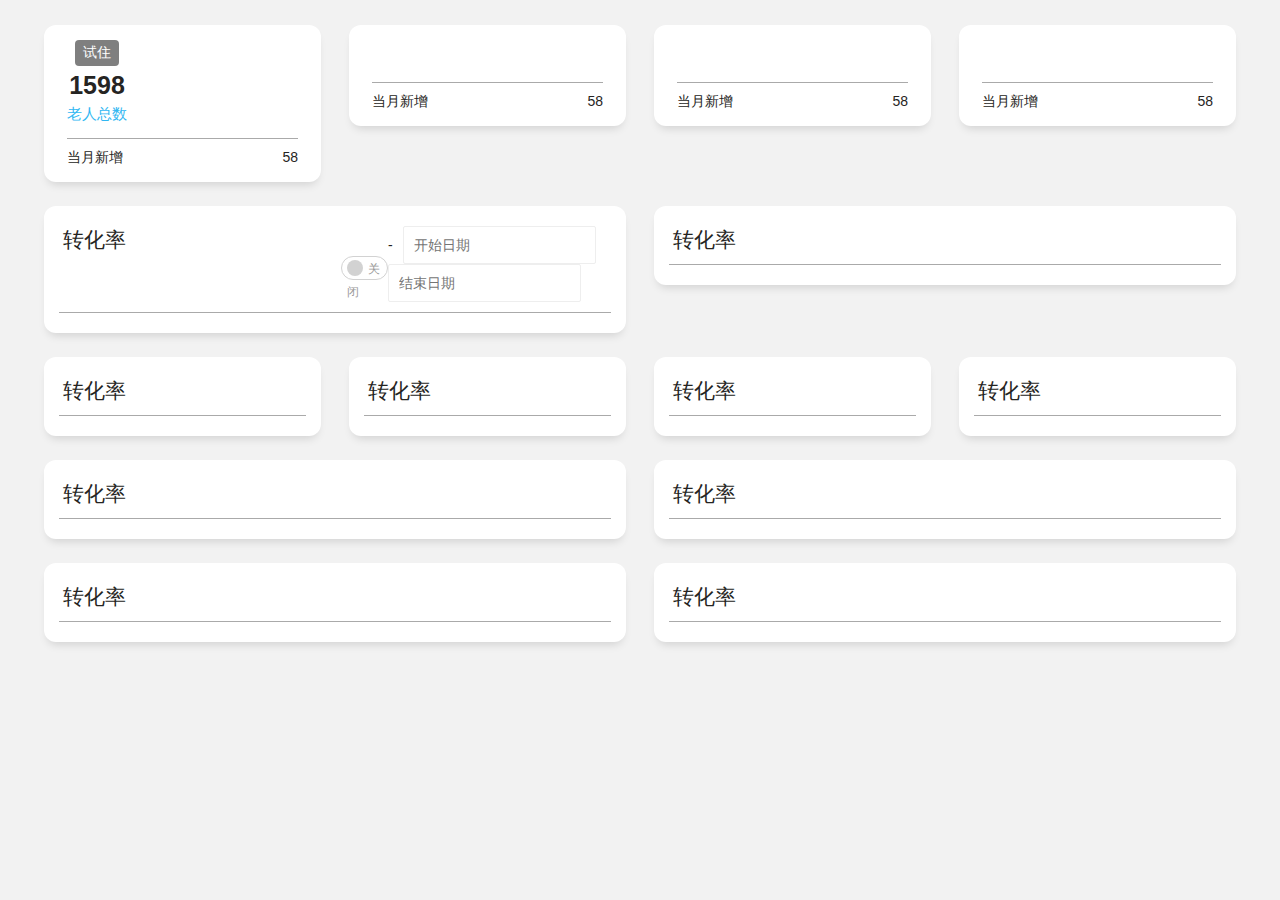
==== commit 2d8208c4: "feat: 完善linechart web components 组件" ====
--- a/index.html
+++ b/index.html
@@ -10,7 +10,7 @@
     <META HTTP-EQUIV="expires" CONTENT="0">
 
     <link rel="stylesheet" href="css/global.css">
-    <link rel="stylesheet" href="layui/css/layui.css">
+    <link rel="stylesheet" href="lib/layui/css/layui.css">
     <link rel="stylesheet" href="css/card.css">
     <link rel="stylesheet" href="css/states_card.css">
     <link rel="stylesheet" href="css/chart_card.css">
@@ -38,6 +38,8 @@
                             <div class="stats-card-top-left">
                                 
                                 <span class="tag">试住</span>
+                                <span class="num">1598</span>
+                                <span class="label">老人总数</span>
 
                             </div>
 
@@ -134,13 +136,23 @@
                     <section class="card chart-card">
                         <div class="chart-card-top">
                             <h2 class="chart-card-top-left">转化率</h2>
-                            <div class="chart-card-top-right">
-
-                            </div>
-                        </div>
-
-                        <div class="chart-card-bottom">
-
+                            <div class="chart-card-top-right layui-form">
+                                <input type="checkbox" name="zzz" lay-skin="switch" lay-text="开启|关闭">
+<!--                                <input type="text" class="layui-input" id="time_conversion_rate" style="width:19rem" placeholder="开始时间   至  结束时间">-->
+                                <div class="layui-inline" id="time_conversion_rate">
+                                    <div class="layui-input-inline">
+                                        <input type="text" id="startDate" class="layui-input" placeholder="开始日期">
+                                    </div>
+                                    <div class="layui-form-mid">-</div>
+                                    <div class="layui-input-inline">
+                                        <input type="text" id="endDate" class="layui-input" placeholder="结束日期">
+                                    </div>
+                                </div>
+                            </div>
+                        </div>
+
+                        <div class="chart-card-bottom">
+                            <line-chart></line-chart>
                         </div>
                     </section>
 
@@ -318,7 +330,34 @@
     </article>
 
 
-    <script src="layui/layui.js"></script>
+    <script src="lib/layui/layui.js"></script>
+    <script src="lib/axios.min.js"></script>
+    <script src="lib/echarts.min.js"></script>
+
+    <script src="components/line_chart.js"></script>
+
+    <script src="js/time_range_search.js"></script>
+
+    <script>
+        layui.use('form', () =>{
+            const form = layui.form;
+
+            //各种基于事件的操作，下面会有进一步介绍
+        });
+
+        genTimeRange('#time_conversion_rate', 'year', () => {
+
+        })
+    </script>
+
 
 </body>
-</html>+</html>
+
+
+
+
+
+
+
+
--- a/lib/layui/css/layui.css
+++ b/lib/layui/css/layui.css
@@ -0,0 +1 @@
+.layui-inline,img{display:inline-block;vertical-align:middle}h1,h2,h3,h4,h5,h6{font-weight:400}a,body{color:#333}.layui-edge,.layui-header,.layui-inline,.layui-main{position:relative}.layui-edge,hr{height:0;overflow:hidden}.layui-layout-body,.layui-side,.layui-side-scroll{overflow-x:hidden}.layui-edge,.layui-elip,hr{overflow:hidden}.layui-btn,.layui-edge,.layui-inline,img{vertical-align:middle}.layui-btn,.layui-disabled,.layui-icon,.layui-unselect{-moz-user-select:none;-webkit-user-select:none;-ms-user-select:none}blockquote,body,button,dd,div,dl,dt,form,h1,h2,h3,h4,h5,h6,input,li,ol,p,pre,td,textarea,th,ul{margin:0;padding:0;-webkit-tap-highlight-color:rgba(0,0,0,0)}a:active,a:hover{outline:0}img{border:none}li{list-style:none}table{border-collapse:collapse;border-spacing:0}h4,h5,h6{font-size:100%}button,input,optgroup,option,select,textarea{font-family:inherit;font-size:inherit;font-style:inherit;font-weight:inherit;outline:0}pre{white-space:pre-wrap;white-space:-moz-pre-wrap;white-space:-pre-wrap;white-space:-o-pre-wrap;word-wrap:break-word}body{line-height:1.6;color:rgba(0,0,0,.85);font:14px Helvetica Neue,Helvetica,PingFang SC,Tahoma,Arial,sans-serif}hr{line-height:0;margin:10px 0;padding:0;border:none!important;border-bottom:1px solid #eee!important;clear:both;background:0 0}a{text-decoration:none}a:hover{color:#777}a cite{font-style:normal;*cursor:pointer}.layui-border-box,.layui-border-box *{box-sizing:border-box}.layui-box,.layui-box *{box-sizing:content-box}.layui-clear{clear:both;*zoom:1}.layui-clear:after{content:'\20';clear:both;*zoom:1;display:block;height:0}.layui-inline{*display:inline;*zoom:1}.layui-btn,.layui-btn-group,.layui-edge{display:inline-block}.layui-edge{width:0;border-width:6px;border-style:dashed;border-color:transparent}.layui-edge-top{top:-4px;border-bottom-color:#999;border-bottom-style:solid}.layui-edge-right{border-left-color:#999;border-left-style:solid}.layui-edge-bottom{top:2px;border-top-color:#999;border-top-style:solid}.layui-edge-left{border-right-color:#999;border-right-style:solid}.layui-elip{text-overflow:ellipsis;white-space:nowrap}.layui-disabled,.layui-disabled:hover{color:#d2d2d2!important;cursor:not-allowed!important}.layui-circle{border-radius:100%}.layui-show{display:block!important}.layui-hide{display:none!important}.layui-show-v{visibility:visible!important}.layui-hide-v{visibility:hidden!important}@font-face{font-family:layui-icon;src:url(../font/iconfont.eot?v=256);src:url(../font/iconfont.eot?v=256#iefix) format('embedded-opentype'),url(../font/iconfont.woff2?v=256) format('woff2'),url(../font/iconfont.woff?v=256) format('woff'),url(../font/iconfont.ttf?v=256) format('truetype'),url(../font/iconfont.svg?v=256#layui-icon) format('svg')}.layui-icon{font-family:layui-icon!important;font-size:16px;font-style:normal;-webkit-font-smoothing:antialiased;-moz-osx-font-smoothing:grayscale}.layui-icon-reply-fill:before{content:"\e611"}.layui-icon-set-fill:before{content:"\e614"}.layui-icon-menu-fill:before{content:"\e60f"}.layui-icon-search:before{content:"\e615"}.layui-icon-share:before{content:"\e641"}.layui-icon-set-sm:before{content:"\e620"}.layui-icon-engine:before{content:"\e628"}.layui-icon-close:before{content:"\1006"}.layui-icon-close-fill:before{content:"\1007"}.layui-icon-chart-screen:before{content:"\e629"}.layui-icon-star:before{content:"\e600"}.layui-icon-circle-dot:before{content:"\e617"}.layui-icon-chat:before{content:"\e606"}.layui-icon-release:before{content:"\e609"}.layui-icon-list:before{content:"\e60a"}.layui-icon-chart:before{content:"\e62c"}.layui-icon-ok-circle:before{content:"\1005"}.layui-icon-layim-theme:before{content:"\e61b"}.layui-icon-table:before{content:"\e62d"}.layui-icon-right:before{content:"\e602"}.layui-icon-left:before{content:"\e603"}.layui-icon-cart-simple:before{content:"\e698"}.layui-icon-face-cry:before{content:"\e69c"}.layui-icon-face-smile:before{content:"\e6af"}.layui-icon-survey:before{content:"\e6b2"}.layui-icon-tree:before{content:"\e62e"}.layui-icon-ie:before{content:"\e7bb"}.layui-icon-upload-circle:before{content:"\e62f"}.layui-icon-add-circle:before{content:"\e61f"}.layui-icon-download-circle:before{content:"\e601"}.layui-icon-templeate-1:before{content:"\e630"}.layui-icon-util:before{content:"\e631"}.layui-icon-face-surprised:before{content:"\e664"}.layui-icon-edit:before{content:"\e642"}.layui-icon-speaker:before{content:"\e645"}.layui-icon-down:before{content:"\e61a"}.layui-icon-file:before{content:"\e621"}.layui-icon-layouts:before{content:"\e632"}.layui-icon-rate-half:before{content:"\e6c9"}.layui-icon-add-circle-fine:before{content:"\e608"}.layui-icon-prev-circle:before{content:"\e633"}.layui-icon-read:before{content:"\e705"}.layui-icon-404:before{content:"\e61c"}.layui-icon-carousel:before{content:"\e634"}.layui-icon-help:before{content:"\e607"}.layui-icon-code-circle:before{content:"\e635"}.layui-icon-windows:before{content:"\e67f"}.layui-icon-water:before{content:"\e636"}.layui-icon-username:before{content:"\e66f"}.layui-icon-find-fill:before{content:"\e670"}.layui-icon-about:before{content:"\e60b"}.layui-icon-location:before{content:"\e715"}.layui-icon-up:before{content:"\e619"}.layui-icon-pause:before{content:"\e651"}.layui-icon-date:before{content:"\e637"}.layui-icon-layim-uploadfile:before{content:"\e61d"}.layui-icon-delete:before{content:"\e640"}.layui-icon-play:before{content:"\e652"}.layui-icon-top:before{content:"\e604"}.layui-icon-firefox:before{content:"\e686"}.layui-icon-friends:before{content:"\e612"}.layui-icon-refresh-3:before{content:"\e9aa"}.layui-icon-ok:before{content:"\e605"}.layui-icon-layer:before{content:"\e638"}.layui-icon-face-smile-fine:before{content:"\e60c"}.layui-icon-dollar:before{content:"\e659"}.layui-icon-group:before{content:"\e613"}.layui-icon-layim-download:before{content:"\e61e"}.layui-icon-picture-fine:before{content:"\e60d"}.layui-icon-link:before{content:"\e64c"}.layui-icon-diamond:before{content:"\e735"}.layui-icon-log:before{content:"\e60e"}.layui-icon-key:before{content:"\e683"}.layui-icon-rate-solid:before{content:"\e67a"}.layui-icon-fonts-del:before{content:"\e64f"}.layui-icon-unlink:before{content:"\e64d"}.layui-icon-fonts-clear:before{content:"\e639"}.layui-icon-triangle-r:before{content:"\e623"}.layui-icon-circle:before{content:"\e63f"}.layui-icon-radio:before{content:"\e643"}.layui-icon-align-center:before{content:"\e647"}.layui-icon-align-right:before{content:"\e648"}.layui-icon-align-left:before{content:"\e649"}.layui-icon-loading-1:before{content:"\e63e"}.layui-icon-return:before{content:"\e65c"}.layui-icon-fonts-strong:before{content:"\e62b"}.layui-icon-upload:before{content:"\e67c"}.layui-icon-dialogue:before{content:"\e63a"}.layui-icon-video:before{content:"\e6ed"}.layui-icon-headset:before{content:"\e6fc"}.layui-icon-cellphone-fine:before{content:"\e63b"}.layui-icon-add-1:before{content:"\e654"}.layui-icon-face-smile-b:before{content:"\e650"}.layui-icon-fonts-html:before{content:"\e64b"}.layui-icon-screen-full:before{content:"\e622"}.layui-icon-form:before{content:"\e63c"}.layui-icon-cart:before{content:"\e657"}.layui-icon-camera-fill:before{content:"\e65d"}.layui-icon-tabs:before{content:"\e62a"}.layui-icon-heart-fill:before{content:"\e68f"}.layui-icon-fonts-code:before{content:"\e64e"}.layui-icon-ios:before{content:"\e680"}.layui-icon-at:before{content:"\e687"}.layui-icon-fire:before{content:"\e756"}.layui-icon-set:before{content:"\e716"}.layui-icon-fonts-u:before{content:"\e646"}.layui-icon-triangle-d:before{content:"\e625"}.layui-icon-tips:before{content:"\e702"}.layui-icon-picture:before{content:"\e64a"}.layui-icon-more-vertical:before{content:"\e671"}.layui-icon-bluetooth:before{content:"\e689"}.layui-icon-flag:before{content:"\e66c"}.layui-icon-loading:before{content:"\e63d"}.layui-icon-fonts-i:before{content:"\e644"}.layui-icon-refresh-1:before{content:"\e666"}.layui-icon-rmb:before{content:"\e65e"}.layui-icon-addition:before{content:"\e624"}.layui-icon-home:before{content:"\e68e"}.layui-icon-time:before{content:"\e68d"}.layui-icon-user:before{content:"\e770"}.layui-icon-notice:before{content:"\e667"}.layui-icon-chrome:before{content:"\e68a"}.layui-icon-edge:before{content:"\e68b"}.layui-icon-login-weibo:before{content:"\e675"}.layui-icon-voice:before{content:"\e688"}.layui-icon-upload-drag:before{content:"\e681"}.layui-icon-login-qq:before{content:"\e676"}.layui-icon-snowflake:before{content:"\e6b1"}.layui-icon-heart:before{content:"\e68c"}.layui-icon-logout:before{content:"\e682"}.layui-icon-file-b:before{content:"\e655"}.layui-icon-template:before{content:"\e663"}.layui-icon-transfer:before{content:"\e691"}.layui-icon-auz:before{content:"\e672"}.layui-icon-console:before{content:"\e665"}.layui-icon-app:before{content:"\e653"}.layui-icon-prev:before{content:"\e65a"}.layui-icon-website:before{content:"\e7ae"}.layui-icon-next:before{content:"\e65b"}.layui-icon-component:before{content:"\e857"}.layui-icon-android:before{content:"\e684"}.layui-icon-more:before{content:"\e65f"}.layui-icon-login-wechat:before{content:"\e677"}.layui-icon-shrink-right:before{content:"\e668"}.layui-icon-spread-left:before{content:"\e66b"}.layui-icon-camera:before{content:"\e660"}.layui-icon-note:before{content:"\e66e"}.layui-icon-refresh:before{content:"\e669"}.layui-icon-female:before{content:"\e661"}.layui-icon-male:before{content:"\e662"}.layui-icon-screen-restore:before{content:"\e758"}.layui-icon-password:before{content:"\e673"}.layui-icon-senior:before{content:"\e674"}.layui-icon-theme:before{content:"\e66a"}.layui-icon-tread:before{content:"\e6c5"}.layui-icon-praise:before{content:"\e6c6"}.layui-icon-star-fill:before{content:"\e658"}.layui-icon-rate:before{content:"\e67b"}.layui-icon-template-1:before{content:"\e656"}.layui-icon-vercode:before{content:"\e679"}.layui-icon-service:before{content:"\e626"}.layui-icon-cellphone:before{content:"\e678"}.layui-icon-print:before{content:"\e66d"}.layui-icon-cols:before{content:"\e610"}.layui-icon-wifi:before{content:"\e7e0"}.layui-icon-export:before{content:"\e67d"}.layui-icon-rss:before{content:"\e808"}.layui-icon-slider:before{content:"\e714"}.layui-icon-email:before{content:"\e618"}.layui-icon-subtraction:before{content:"\e67e"}.layui-icon-mike:before{content:"\e6dc"}.layui-icon-light:before{content:"\e748"}.layui-icon-gift:before{content:"\e627"}.layui-icon-mute:before{content:"\e685"}.layui-icon-reduce-circle:before{content:"\e616"}.layui-icon-music:before{content:"\e690"}.layui-main{width:1140px;margin:0 auto}.layui-header{z-index:1000;height:60px}.layui-header a:hover{transition:all .5s;-webkit-transition:all .5s}.layui-side{position:fixed;left:0;top:0;bottom:0;z-index:999;width:200px}.layui-side-scroll{position:relative;width:220px;height:100%}.layui-body{position:relative;left:200px;right:0;top:0;bottom:0;z-index:900;width:auto;box-sizing:border-box}.layui-layout-admin .layui-header{position:fixed;top:0;left:0;right:0;background-color:#23262E}.layui-layout-admin .layui-side{top:60px;width:200px;overflow-x:hidden}.layui-layout-admin .layui-body{position:absolute;top:60px;padding-bottom:44px}.layui-layout-admin .layui-main{width:auto;margin:0 15px}.layui-layout-admin .layui-footer{position:fixed;left:200px;right:0;bottom:0;z-index:990;height:44px;line-height:44px;padding:0 15px;box-shadow:-1px 0 4px rgb(0 0 0 / 12%);background-color:#FAFAFA}.layui-layout-admin .layui-logo{position:absolute;left:0;top:0;width:200px;height:100%;line-height:60px;text-align:center;color:#009688;font-size:16px;box-shadow:0 1px 2px 0 rgb(0 0 0 / 15%)}.layui-layout-admin .layui-header .layui-nav{background:0 0}.layui-layout-left{position:absolute!important;left:200px;top:0}.layui-layout-right{position:absolute!important;right:0;top:0}.layui-container{position:relative;margin:0 auto;padding:0 15px;box-sizing:border-box}.layui-fluid{position:relative;margin:0 auto;padding:0 15px}.layui-row:after,.layui-row:before{content:"";display:block;clear:both}.layui-col-lg1,.layui-col-lg10,.layui-col-lg11,.layui-col-lg12,.layui-col-lg2,.layui-col-lg3,.layui-col-lg4,.layui-col-lg5,.layui-col-lg6,.layui-col-lg7,.layui-col-lg8,.layui-col-lg9,.layui-col-md1,.layui-col-md10,.layui-col-md11,.layui-col-md12,.layui-col-md2,.layui-col-md3,.layui-col-md4,.layui-col-md5,.layui-col-md6,.layui-col-md7,.layui-col-md8,.layui-col-md9,.layui-col-sm1,.layui-col-sm10,.layui-col-sm11,.layui-col-sm12,.layui-col-sm2,.layui-col-sm3,.layui-col-sm4,.layui-col-sm5,.layui-col-sm6,.layui-col-sm7,.layui-col-sm8,.layui-col-sm9,.layui-col-xs1,.layui-col-xs10,.layui-col-xs11,.layui-col-xs12,.layui-col-xs2,.layui-col-xs3,.layui-col-xs4,.layui-col-xs5,.layui-col-xs6,.layui-col-xs7,.layui-col-xs8,.layui-col-xs9{position:relative;display:block;box-sizing:border-box}.layui-col-xs1,.layui-col-xs10,.layui-col-xs11,.layui-col-xs12,.layui-col-xs2,.layui-col-xs3,.layui-col-xs4,.layui-col-xs5,.layui-col-xs6,.layui-col-xs7,.layui-col-xs8,.layui-col-xs9{float:left}.layui-col-xs1{width:8.33333333%}.layui-col-xs2{width:16.66666667%}.layui-col-xs3{width:25%}.layui-col-xs4{width:33.33333333%}.layui-col-xs5{width:41.66666667%}.layui-col-xs6{width:50%}.layui-col-xs7{width:58.33333333%}.layui-col-xs8{width:66.66666667%}.layui-col-xs9{width:75%}.layui-col-xs10{width:83.33333333%}.layui-col-xs11{width:91.66666667%}.layui-col-xs12{width:100%}.layui-col-xs-offset1{margin-left:8.33333333%}.layui-col-xs-offset2{margin-left:16.66666667%}.layui-col-xs-offset3{margin-left:25%}.layui-col-xs-offset4{margin-left:33.33333333%}.layui-col-xs-offset5{margin-left:41.66666667%}.layui-col-xs-offset6{margin-left:50%}.layui-col-xs-offset7{margin-left:58.33333333%}.layui-col-xs-offset8{margin-left:66.66666667%}.layui-col-xs-offset9{margin-left:75%}.layui-col-xs-offset10{margin-left:83.33333333%}.layui-col-xs-offset11{margin-left:91.66666667%}.layui-col-xs-offset12{margin-left:100%}@media screen and (max-width:768px){.layui-hide-xs{display:none!important}.layui-show-xs-block{display:block!important}.layui-show-xs-inline{display:inline!important}.layui-show-xs-inline-block{display:inline-block!important}}@media screen and (min-width:768px){.layui-container{width:750px}.layui-hide-sm{display:none!important}.layui-show-sm-block{display:block!important}.layui-show-sm-inline{display:inline!important}.layui-show-sm-inline-block{display:inline-block!important}.layui-col-sm1,.layui-col-sm10,.layui-col-sm11,.layui-col-sm12,.layui-col-sm2,.layui-col-sm3,.layui-col-sm4,.layui-col-sm5,.layui-col-sm6,.layui-col-sm7,.layui-col-sm8,.layui-col-sm9{float:left}.layui-col-sm1{width:8.33333333%}.layui-col-sm2{width:16.66666667%}.layui-col-sm3{width:25%}.layui-col-sm4{width:33.33333333%}.layui-col-sm5{width:41.66666667%}.layui-col-sm6{width:50%}.layui-col-sm7{width:58.33333333%}.layui-col-sm8{width:66.66666667%}.layui-col-sm9{width:75%}.layui-col-sm10{width:83.33333333%}.layui-col-sm11{width:91.66666667%}.layui-col-sm12{width:100%}.layui-col-sm-offset1{margin-left:8.33333333%}.layui-col-sm-offset2{margin-left:16.66666667%}.layui-col-sm-offset3{margin-left:25%}.layui-col-sm-offset4{margin-left:33.33333333%}.layui-col-sm-offset5{margin-left:41.66666667%}.layui-col-sm-offset6{margin-left:50%}.layui-col-sm-offset7{margin-left:58.33333333%}.layui-col-sm-offset8{margin-left:66.66666667%}.layui-col-sm-offset9{margin-left:75%}.layui-col-sm-offset10{margin-left:83.33333333%}.layui-col-sm-offset11{margin-left:91.66666667%}.layui-col-sm-offset12{margin-left:100%}}@media screen and (min-width:992px){.layui-container{width:970px}.layui-hide-md{display:none!important}.layui-show-md-block{display:block!important}.layui-show-md-inline{display:inline!important}.layui-show-md-inline-block{display:inline-block!important}.layui-col-md1,.layui-col-md10,.layui-col-md11,.layui-col-md12,.layui-col-md2,.layui-col-md3,.layui-col-md4,.layui-col-md5,.layui-col-md6,.layui-col-md7,.layui-col-md8,.layui-col-md9{float:left}.layui-col-md1{width:8.33333333%}.layui-col-md2{width:16.66666667%}.layui-col-md3{width:25%}.layui-col-md4{width:33.33333333%}.layui-col-md5{width:41.66666667%}.layui-col-md6{width:50%}.layui-col-md7{width:58.33333333%}.layui-col-md8{width:66.66666667%}.layui-col-md9{width:75%}.layui-col-md10{width:83.33333333%}.layui-col-md11{width:91.66666667%}.layui-col-md12{width:100%}.layui-col-md-offset1{margin-left:8.33333333%}.layui-col-md-offset2{margin-left:16.66666667%}.layui-col-md-offset3{margin-left:25%}.layui-col-md-offset4{margin-left:33.33333333%}.layui-col-md-offset5{margin-left:41.66666667%}.layui-col-md-offset6{margin-left:50%}.layui-col-md-offset7{margin-left:58.33333333%}.layui-col-md-offset8{margin-left:66.66666667%}.layui-col-md-offset9{margin-left:75%}.layui-col-md-offset10{margin-left:83.33333333%}.layui-col-md-offset11{margin-left:91.66666667%}.layui-col-md-offset12{margin-left:100%}}@media screen and (min-width:1200px){.layui-container{width:1170px}.layui-hide-lg{display:none!important}.layui-show-lg-block{display:block!important}.layui-show-lg-inline{display:inline!important}.layui-show-lg-inline-block{display:inline-block!important}.layui-col-lg1,.layui-col-lg10,.layui-col-lg11,.layui-col-lg12,.layui-col-lg2,.layui-col-lg3,.layui-col-lg4,.layui-col-lg5,.layui-col-lg6,.layui-col-lg7,.layui-col-lg8,.layui-col-lg9{float:left}.layui-col-lg1{width:8.33333333%}.layui-col-lg2{width:16.66666667%}.layui-col-lg3{width:25%}.layui-col-lg4{width:33.33333333%}.layui-col-lg5{width:41.66666667%}.layui-col-lg6{width:50%}.layui-col-lg7{width:58.33333333%}.layui-col-lg8{width:66.66666667%}.layui-col-lg9{width:75%}.layui-col-lg10{width:83.33333333%}.layui-col-lg11{width:91.66666667%}.layui-col-lg12{width:100%}.layui-col-lg-offset1{margin-left:8.33333333%}.layui-col-lg-offset2{margin-left:16.66666667%}.layui-col-lg-offset3{margin-left:25%}.layui-col-lg-offset4{margin-left:33.33333333%}.layui-col-lg-offset5{margin-left:41.66666667%}.layui-col-lg-offset6{margin-left:50%}.layui-col-lg-offset7{margin-left:58.33333333%}.layui-col-lg-offset8{margin-left:66.66666667%}.layui-col-lg-offset9{margin-left:75%}.layui-col-lg-offset10{margin-left:83.33333333%}.layui-col-lg-offset11{margin-left:91.66666667%}.layui-col-lg-offset12{margin-left:100%}}.layui-col-space1{margin:-.5px}.layui-col-space1>*{padding:.5px}.layui-col-space2{margin:-1px}.layui-col-space2>*{padding:1px}.layui-col-space4{margin:-2px}.layui-col-space4>*{padding:2px}.layui-col-space5{margin:-2.5px}.layui-col-space5>*{padding:2.5px}.layui-col-space6{margin:-3px}.layui-col-space6>*{padding:3px}.layui-col-space8{margin:-4px}.layui-col-space8>*{padding:4px}.layui-col-space10{margin:-5px}.layui-col-space10>*{padding:5px}.layui-col-space12{margin:-6px}.layui-col-space12>*{padding:6px}.layui-col-space14{margin:-7px}.layui-col-space14>*{padding:7px}.layui-col-space15{margin:-7.5px}.layui-col-space15>*{padding:7.5px}.layui-col-space16{margin:-8px}.layui-col-space16>*{padding:8px}.layui-col-space18{margin:-9px}.layui-col-space18>*{padding:9px}.layui-col-space20{margin:-10px}.layui-col-space20>*{padding:10px}.layui-col-space22{margin:-11px}.layui-col-space22>*{padding:11px}.layui-col-space24{margin:-12px}.layui-col-space24>*{padding:12px}.layui-col-space25{margin:-12.5px}.layui-col-space25>*{padding:12.5px}.layui-col-space26{margin:-13px}.layui-col-space26>*{padding:13px}.layui-col-space28{margin:-14px}.layui-col-space28>*{padding:14px}.layui-col-space30{margin:-15px}.layui-col-space30>*{padding:15px}.layui-btn,.layui-input,.layui-select,.layui-textarea,.layui-upload-button{outline:0;-webkit-appearance:none;transition:all .3s;-webkit-transition:all .3s;box-sizing:border-box}.layui-elem-quote{margin-bottom:10px;padding:15px;line-height:1.6;border-left:5px solid #5FB878;border-radius:0 2px 2px 0;background-color:#FAFAFA}.layui-quote-nm{border-style:solid;border-width:1px 1px 1px 5px;background:0 0}.layui-elem-field{margin-bottom:10px;padding:0;border-width:1px;border-style:solid}.layui-elem-field legend{margin-left:20px;padding:0 10px;font-size:20px;font-weight:300}.layui-field-title{margin:10px 0 20px;border-width:1px 0 0}.layui-field-box{padding:15px}.layui-field-title .layui-field-box{padding:10px 0}.layui-progress{position:relative;height:6px;border-radius:20px;background-color:#eee}.layui-progress-bar{position:absolute;left:0;top:0;width:0;max-width:100%;height:6px;border-radius:20px;text-align:right;background-color:#5FB878;transition:all .3s;-webkit-transition:all .3s}.layui-progress-big,.layui-progress-big .layui-progress-bar{height:18px;line-height:18px}.layui-progress-text{position:relative;top:-20px;line-height:18px;font-size:12px;color:#666}.layui-progress-big .layui-progress-text{position:static;padding:0 10px;color:#fff}.layui-collapse{border-width:1px;border-style:solid;border-radius:2px}.layui-colla-content,.layui-colla-item{border-top-width:1px;border-top-style:solid}.layui-colla-item:first-child{border-top:none}.layui-colla-title{position:relative;height:42px;line-height:42px;padding:0 15px 0 35px;color:#333;background-color:#FAFAFA;cursor:pointer;font-size:14px;overflow:hidden}.layui-colla-content{display:none;padding:10px 15px;line-height:1.6;color:#666}.layui-colla-icon{position:absolute;left:15px;top:0;font-size:14px}.layui-card-body,.layui-card-header,.layui-form-label,.layui-form-mid,.layui-form-select,.layui-input-block,.layui-input-inline,.layui-panel,.layui-textarea{position:relative}.layui-card{margin-bottom:15px;border-radius:2px;background-color:#fff;box-shadow:0 1px 2px 0 rgba(0,0,0,.05)}.layui-form-select dl,.layui-panel{box-shadow:1px 1px 4px rgb(0 0 0 / 8%)}.layui-card:last-child{margin-bottom:0}.layui-card-header{height:42px;line-height:42px;padding:0 15px;border-bottom:1px solid #f6f6f6;color:#333;border-radius:2px 2px 0 0;font-size:14px}.layui-card-body{padding:10px 15px;line-height:24px}.layui-card-body[pad15]{padding:15px}.layui-card-body[pad20]{padding:20px}.layui-card-body .layui-table{margin:5px 0}.layui-card .layui-tab{margin:0}.layui-panel{border-width:1px;border-style:solid;border-radius:2px;background-color:#fff;color:#666}.layui-bg-black,.layui-bg-blue,.layui-bg-cyan,.layui-bg-green,.layui-bg-orange,.layui-bg-red{color:#fff!important}.layui-panel-window{position:relative;padding:15px;border-radius:0;border-top:5px solid #eee;background-color:#fff}.layui-border,.layui-border-black,.layui-border-blue,.layui-border-cyan,.layui-border-green,.layui-border-orange,.layui-border-red{border-width:1px;border-style:solid}.layui-auxiliar-moving{position:fixed;left:0;right:0;top:0;bottom:0;width:100%;height:100%;background:0 0;z-index:9999999999}.layui-bg-red{background-color:#FF5722!important}.layui-bg-orange{background-color:#FFB800!important}.layui-bg-green{background-color:#009688!important}.layui-bg-cyan{background-color:#2F4056!important}.layui-bg-blue{background-color:#1E9FFF!important}.layui-bg-black{background-color:#393D49!important}.layui-bg-gray{background-color:#FAFAFA!important;color:#666!important}.layui-badge-rim,.layui-border,.layui-colla-content,.layui-colla-item,.layui-collapse,.layui-elem-field,.layui-form-pane .layui-form-item[pane],.layui-form-pane .layui-form-label,.layui-input,.layui-layedit,.layui-layedit-tool,.layui-panel,.layui-quote-nm,.layui-select,.layui-tab-bar,.layui-tab-card,.layui-tab-title,.layui-tab-title .layui-this:after,.layui-textarea{border-color:#eee}.layui-border{color:#666!important}.layui-border-red{border-color:#FF5722!important;color:#FF5722!important}.layui-border-orange{border-color:#FFB800!important;color:#FFB800!important}.layui-border-green{border-color:#009688!important;color:#009688!important}.layui-border-cyan{border-color:#2F4056!important;color:#2F4056!important}.layui-border-blue{border-color:#1E9FFF!important;color:#1E9FFF!important}.layui-border-black{border-color:#393D49!important;color:#393D49!important}.layui-timeline-item:before{background-color:#eee}.layui-text{line-height:1.6;font-size:14px;color:#666}.layui-text h1,.layui-text h2,.layui-text h3{font-weight:500;color:#333}.layui-text h1{font-size:30px}.layui-text h2{font-size:24px}.layui-text h3{font-size:18px}.layui-text a:not(.layui-btn){color:#01AAED}.layui-text a:not(.layui-btn):hover{text-decoration:underline}.layui-text ul{padding:5px 0 5px 15px}.layui-text ul li{margin-top:5px;list-style-type:disc}.layui-text em,.layui-word-aux{color:#999!important;padding-left:5px!important;padding-right:5px!important}.layui-text p{margin:10px 0}.layui-text p:first-child{margin-top:0}.layui-font-12{font-size:12px!important}.layui-font-14{font-size:14px!important}.layui-font-16{font-size:16px!important}.layui-font-18{font-size:18px!important}.layui-font-20{font-size:20px!important}.layui-font-red{color:#FF5722!important}.layui-font-orange{color:#FFB800!important}.layui-font-green{color:#009688!important}.layui-font-cyan{color:#2F4056!important}.layui-font-blue{color:#01AAED!important}.layui-font-black{color:#000!important}.layui-font-gray{color:#c2c2c2!important}.layui-btn{height:38px;line-height:38px;border:1px solid transparent;padding:0 18px;background-color:#009688;color:#fff;white-space:nowrap;text-align:center;font-size:14px;border-radius:2px;cursor:pointer}.layui-btn:hover{opacity:.8;filter:alpha(opacity=80);color:#fff}.layui-btn:active{opacity:1;filter:alpha(opacity=100)}.layui-btn+.layui-btn{margin-left:10px}.layui-btn-container{font-size:0}.layui-btn-container .layui-btn{margin-right:10px;margin-bottom:10px}.layui-btn-container .layui-btn+.layui-btn{margin-left:0}.layui-table .layui-btn-container .layui-btn{margin-bottom:9px}.layui-btn-radius{border-radius:100px}.layui-btn .layui-icon{padding:0 2px;vertical-align:middle\9;vertical-align:bottom}.layui-btn-primary{border-color:#d2d2d2;background:0 0;color:#666}.layui-btn-primary:hover{border-color:#009688;color:#333}.layui-btn-normal{background-color:#1E9FFF}.layui-btn-warm{background-color:#FFB800}.layui-btn-danger{background-color:#FF5722}.layui-btn-checked{background-color:#5FB878}.layui-btn-disabled,.layui-btn-disabled:active,.layui-btn-disabled:hover{border-color:#eee!important;background-color:#FBFBFB!important;color:#d2d2d2!important;cursor:not-allowed!important;opacity:1}.layui-btn-lg{height:44px;line-height:44px;padding:0 25px;font-size:16px}.layui-btn-sm{height:30px;line-height:30px;padding:0 10px;font-size:12px}.layui-btn-xs{height:22px;line-height:22px;padding:0 5px;font-size:12px}.layui-btn-xs i{font-size:12px!important}.layui-btn-group{vertical-align:middle;font-size:0}.layui-btn-group .layui-btn{margin-left:0!important;margin-right:0!important;border-left:1px solid rgba(255,255,255,.5);border-radius:0}.layui-btn-group .layui-btn-primary{border-left:none}.layui-btn-group .layui-btn-primary:hover{border-color:#d2d2d2;color:#009688}.layui-btn-group .layui-btn:first-child{border-left:none;border-radius:2px 0 0 2px}.layui-btn-group .layui-btn-primary:first-child{border-left:1px solid #d2d2d2}.layui-btn-group .layui-btn:last-child{border-radius:0 2px 2px 0}.layui-btn-group .layui-btn+.layui-btn{margin-left:0}.layui-btn-group+.layui-btn-group{margin-left:10px}.layui-btn-fluid{width:100%}.layui-input,.layui-select,.layui-textarea{height:38px;line-height:1.3;line-height:38px\9;border-width:1px;border-style:solid;background-color:#fff;color:rgba(0,0,0,.85);border-radius:2px}.layui-input::-webkit-input-placeholder,.layui-select::-webkit-input-placeholder,.layui-textarea::-webkit-input-placeholder{line-height:1.3}.layui-input,.layui-textarea{display:block;width:100%;padding-left:10px}.layui-input:hover,.layui-textarea:hover{border-color:#eee!important}.layui-input:focus,.layui-textarea:focus{border-color:#d2d2d2!important}.layui-textarea{min-height:100px;height:auto;line-height:20px;padding:6px 10px;resize:vertical}.layui-select{padding:0 10px}.layui-form input[type=checkbox],.layui-form input[type=radio],.layui-form select{display:none}.layui-form [lay-ignore]{display:initial}.layui-form-item{margin-bottom:15px;clear:both;*zoom:1}.layui-form-item:after{content:'\20';clear:both;*zoom:1;display:block;height:0}.layui-form-label{float:left;display:block;padding:9px 15px;width:80px;font-weight:400;line-height:20px;text-align:right}.layui-form-label-col{display:block;float:none;padding:9px 0;line-height:20px;text-align:left}.layui-form-item .layui-inline{margin-bottom:5px;margin-right:10px}.layui-input-block{margin-left:110px;min-height:36px}.layui-input-inline{display:inline-block;vertical-align:middle}.layui-form-item .layui-input-inline{float:left;width:190px;margin-right:10px}.layui-form-text .layui-input-inline{width:auto}.layui-form-mid{float:left;display:block;padding:9px 0!important;line-height:20px;margin-right:10px}.layui-form-danger+.layui-form-select .layui-input,.layui-form-danger:focus{border-color:#FF5722!important}.layui-form-select .layui-input{padding-right:30px;cursor:pointer}.layui-form-select .layui-edge{position:absolute;right:10px;top:50%;margin-top:-3px;cursor:pointer;border-width:6px;border-top-color:#c2c2c2;border-top-style:solid;transition:all .3s;-webkit-transition:all .3s}.layui-form-select dl{display:none;position:absolute;left:0;top:42px;padding:5px 0;z-index:899;min-width:100%;border:1px solid #eee;max-height:300px;overflow-y:auto;background-color:#fff;border-radius:2px;box-sizing:border-box}.layui-form-select dl dd,.layui-form-select dl dt{padding:0 10px;line-height:36px;white-space:nowrap;overflow:hidden;text-overflow:ellipsis}.layui-form-select dl dt{font-size:12px;color:#999}.layui-form-select dl dd{cursor:pointer}.layui-form-select dl dd:hover{background-color:#F6F6F6;-webkit-transition:.5s all;transition:.5s all}.layui-form-select .layui-select-group dd{padding-left:20px}.layui-form-select dl dd.layui-select-tips{padding-left:10px!important;color:#999}.layui-form-select dl dd.layui-this{background-color:#5FB878;color:#fff}.layui-form-checkbox,.layui-form-select dl dd.layui-disabled{background-color:#fff}.layui-form-selected dl{display:block}.layui-form-checkbox,.layui-form-checkbox *,.layui-form-switch{display:inline-block;vertical-align:middle}.layui-form-selected .layui-edge{margin-top:-9px;-webkit-transform:rotate(180deg);transform:rotate(180deg);margin-top:-3px\9}:root .layui-form-selected .layui-edge{margin-top:-9px\0/IE9}.layui-form-selectup dl{top:auto;bottom:42px}.layui-select-none{margin:5px 0;text-align:center;color:#999}.layui-select-disabled .layui-disabled{border-color:#eee!important}.layui-select-disabled .layui-edge{border-top-color:#d2d2d2}.layui-form-checkbox{position:relative;height:30px;line-height:30px;margin-right:10px;padding-right:30px;cursor:pointer;font-size:0;-webkit-transition:.1s linear;transition:.1s linear;box-sizing:border-box}.layui-form-checkbox span{padding:0 10px;height:100%;font-size:14px;border-radius:2px 0 0 2px;background-color:#d2d2d2;color:#fff;overflow:hidden;white-space:nowrap;text-overflow:ellipsis}.layui-form-checkbox:hover span{background-color:#c2c2c2}.layui-form-checkbox i{position:absolute;right:0;top:0;width:30px;height:28px;border:1px solid #d2d2d2;border-left:none;border-radius:0 2px 2px 0;color:#fff;font-size:20px;text-align:center}.layui-form-checkbox:hover i{border-color:#c2c2c2;color:#c2c2c2}.layui-form-checked,.layui-form-checked:hover{border-color:#5FB878}.layui-form-checked span,.layui-form-checked:hover span{background-color:#5FB878}.layui-form-checked i,.layui-form-checked:hover i{color:#5FB878}.layui-form-item .layui-form-checkbox{margin-top:4px}.layui-form-checkbox[lay-skin=primary]{height:auto!important;line-height:normal!important;min-width:18px;min-height:18px;border:none!important;margin-right:0;padding-left:28px;padding-right:0;background:0 0}.layui-form-checkbox[lay-skin=primary] span{padding-left:0;padding-right:15px;line-height:18px;background:0 0;color:#666}.layui-form-checkbox[lay-skin=primary] i{right:auto;left:0;width:16px;height:16px;line-height:16px;border:1px solid #d2d2d2;font-size:12px;border-radius:2px;background-color:#fff;-webkit-transition:.1s linear;transition:.1s linear}.layui-form-checkbox[lay-skin=primary]:hover i{border-color:#5FB878;color:#fff}.layui-form-checked[lay-skin=primary] i{border-color:#5FB878!important;background-color:#5FB878;color:#fff}.layui-checkbox-disabled[lay-skin=primary] span{background:0 0!important;color:#c2c2c2!important}.layui-checkbox-disabled[lay-skin=primary]:hover i{border-color:#d2d2d2}.layui-form-item .layui-form-checkbox[lay-skin=primary]{margin-top:10px}.layui-form-switch{position:relative;height:22px;line-height:22px;min-width:35px;padding:0 5px;margin-top:8px;border:1px solid #d2d2d2;border-radius:20px;cursor:pointer;background-color:#fff;-webkit-transition:.1s linear;transition:.1s linear}.layui-form-switch i{position:absolute;left:5px;top:3px;width:16px;height:16px;border-radius:20px;background-color:#d2d2d2;-webkit-transition:.1s linear;transition:.1s linear}.layui-form-switch em{position:relative;top:0;width:25px;margin-left:21px;padding:0!important;text-align:center!important;color:#999!important;font-style:normal!important;font-size:12px}.layui-form-onswitch{border-color:#5FB878;background-color:#5FB878}.layui-checkbox-disabled,.layui-checkbox-disabled i{border-color:#eee!important}.layui-form-onswitch i{left:100%;margin-left:-21px;background-color:#fff}.layui-form-onswitch em{margin-left:5px;margin-right:21px;color:#fff!important}.layui-checkbox-disabled span{background-color:#eee!important}.layui-checkbox-disabled em{color:#d2d2d2!important}.layui-checkbox-disabled:hover i{color:#fff!important}[lay-radio]{display:none}.layui-form-radio,.layui-form-radio *{display:inline-block;vertical-align:middle}.layui-form-radio{line-height:28px;margin:6px 10px 0 0;padding-right:10px;cursor:pointer;font-size:0}.layui-form-radio *{font-size:14px}.layui-form-radio>i{margin-right:8px;font-size:22px;color:#c2c2c2}.layui-form-radio:hover *,.layui-form-radioed,.layui-form-radioed>i{color:#5FB878}.layui-radio-disabled>i{color:#eee!important}.layui-radio-disabled *{color:#c2c2c2!important}.layui-form-pane .layui-form-label{width:110px;padding:8px 15px;height:38px;line-height:20px;border-width:1px;border-style:solid;border-radius:2px 0 0 2px;text-align:center;background-color:#FAFAFA;overflow:hidden;white-space:nowrap;text-overflow:ellipsis;box-sizing:border-box}.layui-form-pane .layui-input-inline{margin-left:-1px}.layui-form-pane .layui-input-block{margin-left:110px;left:-1px}.layui-form-pane .layui-input{border-radius:0 2px 2px 0}.layui-form-pane .layui-form-text .layui-form-label{float:none;width:100%;border-radius:2px;box-sizing:border-box;text-align:left}.layui-form-pane .layui-form-text .layui-input-inline{display:block;margin:0;top:-1px;clear:both}.layui-form-pane .layui-form-text .layui-input-block{margin:0;left:0;top:-1px}.layui-form-pane .layui-form-text .layui-textarea{min-height:100px;border-radius:0 0 2px 2px}.layui-form-pane .layui-form-checkbox{margin:4px 0 4px 10px}.layui-form-pane .layui-form-radio,.layui-form-pane .layui-form-switch{margin-top:6px;margin-left:10px}.layui-form-pane .layui-form-item[pane]{position:relative;border-width:1px;border-style:solid}.layui-form-pane .layui-form-item[pane] .layui-form-label{position:absolute;left:0;top:0;height:100%;border-width:0 1px 0 0}.layui-form-pane .layui-form-item[pane] .layui-input-inline{margin-left:110px}@media screen and (max-width:450px){.layui-form-item .layui-form-label{text-overflow:ellipsis;overflow:hidden;white-space:nowrap}.layui-form-item .layui-inline{display:block;margin-right:0;margin-bottom:20px;clear:both}.layui-form-item .layui-inline:after{content:'\20';clear:both;display:block;height:0}.layui-form-item .layui-input-inline{display:block;float:none;left:-3px;width:auto!important;margin:0 0 10px 112px}.layui-form-item .layui-input-inline+.layui-form-mid{margin-left:110px;top:-5px;padding:0}.layui-form-item .layui-form-checkbox{margin-right:5px;margin-bottom:5px}}.layui-layedit{border-width:1px;border-style:solid;border-radius:2px}.layui-layedit-tool{padding:3px 5px;border-bottom-width:1px;border-bottom-style:solid;font-size:0}.layedit-tool-fixed{position:fixed;top:0;border-top:1px solid #eee}.layui-layedit-tool .layedit-tool-mid,.layui-layedit-tool .layui-icon{display:inline-block;vertical-align:middle;text-align:center;font-size:14px}.layui-layedit-tool .layui-icon{position:relative;width:32px;height:30px;line-height:30px;margin:3px 5px;color:#777;cursor:pointer;border-radius:2px}.layui-layedit-tool .layui-icon:hover{color:#393D49}.layui-layedit-tool .layui-icon:active{color:#000}.layui-layedit-tool .layedit-tool-active{background-color:#eee;color:#000}.layui-layedit-tool .layui-disabled,.layui-layedit-tool .layui-disabled:hover{color:#d2d2d2;cursor:not-allowed}.layui-layedit-tool .layedit-tool-mid{width:1px;height:18px;margin:0 10px;background-color:#d2d2d2}.layedit-tool-html{width:50px!important;font-size:30px!important}.layedit-tool-b,.layedit-tool-code,.layedit-tool-help{font-size:16px!important}.layedit-tool-d,.layedit-tool-face,.layedit-tool-image,.layedit-tool-unlink{font-size:18px!important}.layedit-tool-image input{position:absolute;font-size:0;left:0;top:0;width:100%;height:100%;opacity:.01;filter:Alpha(opacity=1);cursor:pointer}.layui-layedit-iframe iframe{display:block;width:100%}#LAY_layedit_code{overflow:hidden}.layui-laypage{display:inline-block;*display:inline;*zoom:1;vertical-align:middle;margin:10px 0;font-size:0}.layui-laypage>a:first-child,.layui-laypage>a:first-child em{border-radius:2px 0 0 2px}.layui-laypage>a:last-child,.layui-laypage>a:last-child em{border-radius:0 2px 2px 0}.layui-laypage>:first-child{margin-left:0!important}.layui-laypage>:last-child{margin-right:0!important}.layui-laypage a,.layui-laypage button,.layui-laypage input,.layui-laypage select,.layui-laypage span{border:1px solid #eee}.layui-laypage a,.layui-laypage span{display:inline-block;*display:inline;*zoom:1;vertical-align:middle;padding:0 15px;height:28px;line-height:28px;margin:0 -1px 5px 0;background-color:#fff;color:#333;font-size:12px}.layui-flow-more a *,.layui-laypage input,.layui-table-view select[lay-ignore]{display:inline-block}.layui-laypage a:hover{color:#009688}.layui-laypage em{font-style:normal}.layui-laypage .layui-laypage-spr{color:#999;font-weight:700}.layui-laypage a{text-decoration:none}.layui-laypage .layui-laypage-curr{position:relative}.layui-laypage .layui-laypage-curr em{position:relative;color:#fff}.layui-laypage .layui-laypage-curr .layui-laypage-em{position:absolute;left:-1px;top:-1px;padding:1px;width:100%;height:100%;background-color:#009688}.layui-laypage-em{border-radius:2px}.layui-laypage-next em,.layui-laypage-prev em{font-family:Sim sun;font-size:16px}.layui-laypage .layui-laypage-count,.layui-laypage .layui-laypage-limits,.layui-laypage .layui-laypage-refresh,.layui-laypage .layui-laypage-skip{margin-left:10px;margin-right:10px;padding:0;border:none}.layui-laypage .layui-laypage-limits,.layui-laypage .layui-laypage-refresh{vertical-align:top}.layui-laypage .layui-laypage-refresh i{font-size:18px;cursor:pointer}.layui-laypage select{height:22px;padding:3px;border-radius:2px;cursor:pointer}.layui-laypage .layui-laypage-skip{height:30px;line-height:30px;color:#999}.layui-laypage button,.layui-laypage input{height:30px;line-height:30px;border-radius:2px;vertical-align:top;background-color:#fff;box-sizing:border-box}.layui-laypage input{width:40px;margin:0 10px;padding:0 3px;text-align:center}.layui-laypage input:focus,.layui-laypage select:focus{border-color:#009688!important}.layui-laypage button{margin-left:10px;padding:0 10px;cursor:pointer}.layui-table,.layui-table-view{margin:10px 0}.layui-flow-more{margin:10px 0;text-align:center;color:#999;font-size:14px}.layui-flow-more a{height:32px;line-height:32px}.layui-flow-more a *{vertical-align:top}.layui-flow-more a cite{padding:0 20px;border-radius:3px;background-color:#eee;color:#333;font-style:normal}.layui-flow-more a cite:hover{opacity:.8}.layui-flow-more a i{font-size:30px;color:#737383}.layui-table{width:100%;background-color:#fff;color:#666}.layui-table tr{transition:all .3s;-webkit-transition:all .3s}.layui-table th{text-align:left;font-weight:400}.layui-table tbody tr:hover,.layui-table thead tr,.layui-table-click,.layui-table-header,.layui-table-hover,.layui-table-mend,.layui-table-patch,.layui-table-tool,.layui-table-total,.layui-table-total tr,.layui-table[lay-even] tr:nth-child(even){background-color:#FAFAFA}.layui-table td,.layui-table th,.layui-table-col-set,.layui-table-fixed-r,.layui-table-grid-down,.layui-table-header,.layui-table-page,.layui-table-tips-main,.layui-table-tool,.layui-table-total,.layui-table-view,.layui-table[lay-skin=line],.layui-table[lay-skin=row]{border-width:1px;border-style:solid;border-color:#eee}.layui-table td,.layui-table th{position:relative;padding:9px 15px;min-height:20px;line-height:20px;font-size:14px}.layui-table[lay-skin=line] td,.layui-table[lay-skin=line] th{border-width:0 0 1px}.layui-table[lay-skin=row] td,.layui-table[lay-skin=row] th{border-width:0 1px 0 0}.layui-table[lay-skin=nob] td,.layui-table[lay-skin=nob] th{border:none}.layui-table img{max-width:100px}.layui-table[lay-size=lg] td,.layui-table[lay-size=lg] th{padding:15px 30px}.layui-table-view .layui-table[lay-size=lg] .layui-table-cell{height:40px;line-height:40px}.layui-table[lay-size=sm] td,.layui-table[lay-size=sm] th{font-size:12px;padding:5px 10px}.layui-table-view .layui-table[lay-size=sm] .layui-table-cell{height:20px;line-height:20px}.layui-table[lay-data]{display:none}.layui-table-box{position:relative;overflow:hidden}.layui-table-view .layui-table{position:relative;width:auto;margin:0}.layui-table-view .layui-table[lay-skin=line]{border-width:0 1px 0 0}.layui-table-view .layui-table[lay-skin=row]{border-width:0 0 1px}.layui-table-view .layui-table td,.layui-table-view .layui-table th{padding:5px 0;border-top:none;border-left:none}.layui-table-view .layui-table th.layui-unselect .layui-table-cell span{cursor:pointer}.layui-table-view .layui-table td{cursor:default}.layui-table-view .layui-table td[data-edit=text]{cursor:text}.layui-table-view .layui-form-checkbox[lay-skin=primary] i{width:18px;height:18px}.layui-table-view .layui-form-radio{line-height:0;padding:0}.layui-table-view .layui-form-radio>i{margin:0;font-size:20px}.layui-table-init{position:absolute;left:0;top:0;width:100%;height:100%;text-align:center;z-index:110}.layui-table-init .layui-icon{position:absolute;left:50%;top:50%;margin:-15px 0 0 -15px;font-size:30px;color:#c2c2c2}.layui-table-header{border-width:0 0 1px;overflow:hidden}.layui-table-header .layui-table{margin-bottom:-1px}.layui-table-tool .layui-inline[lay-event]{position:relative;width:26px;height:26px;padding:5px;line-height:16px;margin-right:10px;text-align:center;color:#333;border:1px solid #ccc;cursor:pointer;-webkit-transition:.5s all;transition:.5s all}.layui-table-tool .layui-inline[lay-event]:hover{border:1px solid #999}.layui-table-tool-temp{padding-right:120px}.layui-table-tool-self{position:absolute;right:17px;top:10px}.layui-table-tool .layui-table-tool-self .layui-inline[lay-event]{margin:0 0 0 10px}.layui-table-tool-panel{position:absolute;top:29px;left:-1px;padding:5px 0;min-width:150px;min-height:40px;border:1px solid #d2d2d2;text-align:left;overflow-y:auto;background-color:#fff;box-shadow:0 2px 4px rgba(0,0,0,.12)}.layui-table-cell,.layui-table-tool-panel li{overflow:hidden;text-overflow:ellipsis;white-space:nowrap}.layui-table-tool-panel li{padding:0 10px;line-height:30px;-webkit-transition:.5s all;transition:.5s all}.layui-menu li,.layui-menu-body-title a:hover,.layui-menu-body-title>.layui-icon:hover{transition:all .3s}.layui-table-tool-panel li .layui-form-checkbox[lay-skin=primary]{width:100%;padding-left:28px}.layui-table-tool-panel li:hover{background-color:#F6F6F6}.layui-table-tool-panel li .layui-form-checkbox[lay-skin=primary] i{position:absolute;left:0;top:0}.layui-table-tool-panel li .layui-form-checkbox[lay-skin=primary] span{padding:0}.layui-table-tool .layui-table-tool-self .layui-table-tool-panel{left:auto;right:-1px}.layui-table-col-set{position:absolute;right:0;top:0;width:20px;height:100%;border-width:0 0 0 1px;background-color:#fff}.layui-table-sort{width:10px;height:20px;margin-left:5px;cursor:pointer!important}.layui-table-sort .layui-edge{position:absolute;left:5px;border-width:5px}.layui-table-sort .layui-table-sort-asc{top:3px;border-top:none;border-bottom-style:solid;border-bottom-color:#b2b2b2}.layui-table-sort .layui-table-sort-asc:hover{border-bottom-color:#666}.layui-table-sort .layui-table-sort-desc{bottom:5px;border-bottom:none;border-top-style:solid;border-top-color:#b2b2b2}.layui-table-sort .layui-table-sort-desc:hover{border-top-color:#666}.layui-table-sort[lay-sort=asc] .layui-table-sort-asc{border-bottom-color:#000}.layui-table-sort[lay-sort=desc] .layui-table-sort-desc{border-top-color:#000}.layui-table-cell{height:28px;line-height:28px;padding:0 15px;position:relative;box-sizing:border-box}.layui-table-cell .layui-form-checkbox[lay-skin=primary]{top:-1px;padding:0}.layui-table-cell .layui-table-link{color:#01AAED}.laytable-cell-checkbox,.laytable-cell-numbers,.laytable-cell-radio,.laytable-cell-space{padding:0;text-align:center}.layui-table-body{position:relative;overflow:auto;margin-right:-1px;margin-bottom:-1px}.layui-table-body .layui-none{line-height:26px;padding:30px 15px;text-align:center;color:#999}.layui-table-fixed{position:absolute;left:0;top:0;z-index:101}.layui-table-fixed .layui-table-body{overflow:hidden}.layui-table-fixed-l{box-shadow:1px 0 8px rgba(0,0,0,.08)}.layui-table-fixed-r{left:auto;right:-1px;border-width:0 0 0 1px;box-shadow:-1px 0 8px rgba(0,0,0,.08)}.layui-table-fixed-r .layui-table-header{position:relative;overflow:visible}.layui-table-mend{position:absolute;right:-49px;top:0;height:100%;width:50px}.layui-table-tool{position:relative;z-index:890;width:100%;min-height:50px;line-height:30px;padding:10px 15px;border-width:0 0 1px}.layui-table-tool .layui-btn-container{margin-bottom:-10px}.layui-table-page,.layui-table-total{border-width:1px 0 0;margin-bottom:-1px;overflow:hidden}.layui-table-page{position:relative;width:100%;padding:7px 7px 0;height:41px;font-size:12px;white-space:nowrap}.layui-table-page>div{height:26px}.layui-table-page .layui-laypage{margin:0}.layui-table-page .layui-laypage a,.layui-table-page .layui-laypage span{height:26px;line-height:26px;margin-bottom:10px;border:none;background:0 0}.layui-table-page .layui-laypage a,.layui-table-page .layui-laypage span.layui-laypage-curr{padding:0 12px}.layui-table-page .layui-laypage span{margin-left:0;padding:0}.layui-table-page .layui-laypage .layui-laypage-prev{margin-left:-7px!important}.layui-table-page .layui-laypage .layui-laypage-curr .layui-laypage-em{left:0;top:0;padding:0}.layui-table-page .layui-laypage button,.layui-table-page .layui-laypage input{height:26px;line-height:26px}.layui-table-page .layui-laypage input{width:40px}.layui-table-page .layui-laypage button{padding:0 10px}.layui-table-page select{height:18px}.layui-table-patch .layui-table-cell{padding:0;width:30px}.layui-table-edit{position:absolute;left:0;top:0;width:100%;height:100%;padding:0 14px 1px;border-radius:0;box-shadow:1px 1px 20px rgba(0,0,0,.15)}.layui-table-edit:focus{border-color:#5FB878!important}select.layui-table-edit{padding:0 0 0 10px;border-color:#d2d2d2}.layui-table-view .layui-form-checkbox,.layui-table-view .layui-form-radio,.layui-table-view .layui-form-switch{top:0;margin:0;box-sizing:content-box}.layui-colorpicker-alpha-slider,.layui-colorpicker-side-slider,.layui-menu,.layui-menu *,.layui-nav{box-sizing:border-box}.layui-table-view .layui-form-checkbox{top:-1px;height:26px;line-height:26px}.layui-table-view .layui-form-checkbox i{height:26px}.layui-table-grid .layui-table-cell{overflow:visible}.layui-table-grid-down{position:absolute;top:0;right:0;width:26px;height:100%;padding:5px 0;border-width:0 0 0 1px;text-align:center;background-color:#fff;color:#999;cursor:pointer}.layui-table-grid-down .layui-icon{position:absolute;top:50%;left:50%;margin:-8px 0 0 -8px}.layui-table-grid-down:hover{background-color:#fbfbfb}body .layui-table-tips .layui-layer-content{background:0 0;padding:0;box-shadow:0 1px 6px rgba(0,0,0,.12)}.layui-table-tips-main{margin:-44px 0 0 -1px;max-height:150px;padding:8px 15px;font-size:14px;overflow-y:scroll;background-color:#fff;color:#666}.layui-table-tips-c{position:absolute;right:-3px;top:-13px;width:20px;height:20px;padding:3px;cursor:pointer;background-color:#666;border-radius:50%;color:#fff}.layui-table-tips-c:hover{background-color:#777}.layui-table-tips-c:before{position:relative;right:-2px}.layui-upload-file{display:none!important;opacity:.01;filter:Alpha(opacity=1)}.layui-upload-drag,.layui-upload-form,.layui-upload-wrap{display:inline-block}.layui-upload-list{margin:10px 0}.layui-upload-choose{max-width:200px;padding:0 10px;color:#999;font-size:14px;text-overflow:ellipsis;overflow:hidden;white-space:nowrap}.layui-upload-drag{position:relative;padding:30px;border:1px dashed #e2e2e2;background-color:#fff;text-align:center;cursor:pointer;color:#999}.layui-upload-drag .layui-icon{font-size:50px;color:#009688}.layui-upload-drag[lay-over]{border-color:#009688}.layui-upload-iframe{position:absolute;width:0;height:0;border:0;visibility:hidden}.layui-upload-wrap{position:relative;vertical-align:middle}.layui-upload-wrap .layui-upload-file{display:block!important;position:absolute;left:0;top:0;z-index:10;font-size:100px;width:100%;height:100%;opacity:.01;filter:Alpha(opacity=1);cursor:pointer}.layui-btn-container .layui-upload-choose{padding-left:0}.layui-menu{position:relative;margin:5px 0;background-color:#fff}.layui-menu li,.layui-menu-body-title a{padding:5px 15px}.layui-menu li{position:relative;margin:1px 0;width:calc(100% + 1px);line-height:26px;color:rgba(0,0,0,.8);font-size:14px;white-space:nowrap;cursor:pointer}.layui-menu li:hover{background-color:#F6F6F6}.layui-menu-item-parent:hover>.layui-menu-body-panel{display:block;animation-name:layui-fadein;animation-duration:.3s;animation-fill-mode:both;animation-delay:.2s}.layui-menu-item-group .layui-menu-body-title,.layui-menu-item-parent .layui-menu-body-title{padding-right:25px}.layui-menu .layui-menu-item-divider:hover,.layui-menu .layui-menu-item-group:hover,.layui-menu .layui-menu-item-none:hover{background:0 0;cursor:default}.layui-menu .layui-menu-item-group>ul{margin:5px 0 -5px}.layui-menu .layui-menu-item-group>.layui-menu-body-title{color:rgba(0,0,0,.35);user-select:none}.layui-menu .layui-menu-item-none{color:rgba(0,0,0,.35);cursor:default;text-align:center}.layui-menu .layui-menu-item-divider{margin:5px 0;padding:0;height:0;line-height:0;border-bottom:1px solid #eee;overflow:hidden}.layui-menu .layui-menu-item-down:hover,.layui-menu .layui-menu-item-up:hover{cursor:pointer}.layui-menu .layui-menu-item-up>.layui-menu-body-title{color:rgba(0,0,0,.8)}.layui-menu .layui-menu-item-up>ul{visibility:hidden;height:0;overflow:hidden}.layui-menu .layui-menu-item-down:hover>.layui-menu-body-title>.layui-icon,.layui-menu .layui-menu-item-up>.layui-menu-body-title:hover>.layui-icon{color:rgba(0,0,0,1)}.layui-menu .layui-menu-item-down>ul{visibility:visible;height:auto}.layui-breadcrumb,.layui-tree-btnGroup{visibility:hidden}.layui-menu .layui-menu-item-checked,.layui-menu .layui-menu-item-checked2{background-color:#F6F6F6!important;color:#5FB878}.layui-menu .layui-menu-item-checked a,.layui-menu .layui-menu-item-checked2 a{color:#5FB878}.layui-menu .layui-menu-item-checked:after{position:absolute;right:0;top:0;bottom:0;border-right:3px solid #5FB878;content:""}.layui-menu-body-title{position:relative;overflow:hidden;text-overflow:ellipsis}.layui-menu-body-title a{display:block;margin:-5px -15px;color:rgba(0,0,0,.8)}.layui-menu-body-title>.layui-icon{position:absolute;right:0;top:0;font-size:14px}.layui-menu-body-title>.layui-icon-right{right:-1px}.layui-menu-body-panel{display:none;position:absolute;top:-7px;left:100%;z-index:1000;margin-left:13px;padding:5px 0}.layui-menu-body-panel:before{content:"";position:absolute;width:20px;left:-16px;top:0;bottom:0}.layui-menu-body-panel-left{left:auto;right:100%;margin:0 13px}.layui-menu-body-panel-left:before{left:auto;right:-16px}.layui-menu-lg li{line-height:32px}.layui-menu-lg .layui-menu-body-title a:hover,.layui-menu-lg li:hover{background:0 0;color:#5FB878}.layui-menu-lg li .layui-menu-body-panel{margin-left:14px}.layui-menu-lg li .layui-menu-body-panel-left{margin:0 15px}.layui-dropdown{position:absolute;left:-999999px;top:-999999px;z-index:66666666;margin:5px 0;min-width:100px}.layui-dropdown:before{content:"";position:absolute;width:100%;height:6px;left:0;top:-6px}.layui-nav{position:relative;padding:0 20px;background-color:#393D49;color:#fff;border-radius:2px;font-size:0}.layui-nav *{font-size:14px}.layui-nav .layui-nav-item{position:relative;display:inline-block;*display:inline;*zoom:1;vertical-align:middle;line-height:60px}.layui-nav .layui-nav-item a{display:block;padding:0 20px;color:#fff;color:rgba(255,255,255,.7);transition:all .3s;-webkit-transition:all .3s}.layui-nav .layui-this:after,.layui-nav-bar{content:"";position:absolute;left:0;top:0;width:0;height:5px;background-color:#5FB878;transition:all .2s;-webkit-transition:all .2s;pointer-events:none}.layui-nav-bar{z-index:1000}.layui-nav[lay-bar=disabled] .layui-nav-bar{display:none}.layui-nav .layui-nav-item a:hover,.layui-nav .layui-this a{color:#fff}.layui-nav .layui-this:after{top:auto;bottom:0;width:100%}.layui-nav-img{width:30px;height:30px;margin-right:10px;border-radius:50%}.layui-nav .layui-nav-more{position:absolute;top:0;right:3px;left:auto!important;margin-top:0;font-size:12px;cursor:pointer;transition:all .2s;-webkit-transition:all .2s}.layui-nav .layui-nav-mored,.layui-nav-itemed>a .layui-nav-more{transform:rotate(180deg)}.layui-nav-child{display:none;position:absolute;left:0;top:65px;min-width:100%;line-height:36px;padding:5px 0;box-shadow:0 2px 4px rgba(0,0,0,.12);border:1px solid #eee;background-color:#fff;z-index:100;border-radius:2px;white-space:nowrap}.layui-nav .layui-nav-child a{color:#666;color:rgba(0,0,0,.8)}.layui-nav .layui-nav-child a:hover{background-color:#F6F6F6;color:rgba(0,0,0,.8)}.layui-nav-child dd{margin:1px 0;position:relative}.layui-nav-child dd.layui-this{background-color:#F6F6F6;color:#000}.layui-nav-child dd.layui-this:after{display:none}.layui-nav-child-r{left:auto;right:0}.layui-nav-child-c{text-align:center}.layui-nav-tree{width:200px;padding:0}.layui-nav-tree .layui-nav-item{display:block;width:100%;line-height:40px}.layui-nav-tree .layui-nav-item a{position:relative;height:40px;line-height:40px;text-overflow:ellipsis;overflow:hidden;white-space:nowrap}.layui-nav-tree .layui-nav-item>a{padding-top:5px;padding-bottom:5px}.layui-nav-tree .layui-nav-more{right:15px}.layui-nav-tree .layui-nav-item>a .layui-nav-more{padding:5px 0}.layui-nav-tree .layui-nav-bar{width:5px;height:0;background-color:#009688}.layui-side .layui-nav-tree .layui-nav-bar{width:2px}.layui-nav-tree .layui-nav-child dd.layui-this,.layui-nav-tree .layui-nav-child dd.layui-this a,.layui-nav-tree .layui-this,.layui-nav-tree .layui-this>a,.layui-nav-tree .layui-this>a:hover{background-color:#009688;color:#fff}.layui-nav-tree .layui-this:after{display:none}.layui-nav-itemed>a,.layui-nav-tree .layui-nav-title a,.layui-nav-tree .layui-nav-title a:hover{color:#fff!important}.layui-nav-tree .layui-nav-child{position:relative;z-index:0;top:0;border:none;box-shadow:none}.layui-nav-tree .layui-nav-child dd{margin:0}.layui-nav-tree .layui-nav-child a{color:#fff;color:rgba(255,255,255,.7)}.layui-nav-tree .layui-nav-child,.layui-nav-tree .layui-nav-child a:hover{background:0 0;color:#fff}.layui-nav-itemed>.layui-nav-child{display:block;background-color:rgba(0,0,0,.3)!important}.layui-nav-itemed>.layui-nav-child>.layui-this>.layui-nav-child{display:block}.layui-nav-side{position:fixed;top:0;bottom:0;left:0;overflow-x:hidden;z-index:999}.layui-breadcrumb{font-size:0}.layui-breadcrumb>*{font-size:14px}.layui-breadcrumb a{color:#999!important}.layui-breadcrumb a:hover{color:#5FB878!important}.layui-breadcrumb a cite{color:#666;font-style:normal}.layui-breadcrumb span[lay-separator]{margin:0 10px;color:#999}.layui-tab{margin:10px 0;text-align:left!important}.layui-tab[overflow]>.layui-tab-title{overflow:hidden}.layui-tab-title{position:relative;left:0;height:40px;white-space:nowrap;font-size:0;border-bottom-width:1px;border-bottom-style:solid;transition:all .2s;-webkit-transition:all .2s}.layui-tab-title li{display:inline-block;*display:inline;*zoom:1;vertical-align:middle;font-size:14px;transition:all .2s;-webkit-transition:all .2s;position:relative;line-height:40px;min-width:65px;padding:0 15px;text-align:center;cursor:pointer}.layui-tab-title li a{display:block;padding:0 15px;margin:0 -15px}.layui-tab-title .layui-this{color:#000}.layui-tab-title .layui-this:after{position:absolute;left:0;top:0;content:"";width:100%;height:41px;border-width:1px;border-style:solid;border-bottom-color:#fff;border-radius:2px 2px 0 0;box-sizing:border-box;pointer-events:none}.layui-tab-bar{position:absolute;right:0;top:0;z-index:10;width:30px;height:39px;line-height:39px;border-width:1px;border-style:solid;border-radius:2px;text-align:center;background-color:#fff;cursor:pointer}.layui-tab-bar .layui-icon{position:relative;display:inline-block;top:3px;transition:all .3s;-webkit-transition:all .3s}.layui-tab-item{display:none}.layui-tab-more{padding-right:30px;height:auto!important;white-space:normal!important}.layui-tab-more li.layui-this:after{border-bottom-color:#eee;border-radius:2px}.layui-tab-more .layui-tab-bar .layui-icon{top:-2px;top:3px\9;-webkit-transform:rotate(180deg);transform:rotate(180deg)}:root .layui-tab-more .layui-tab-bar .layui-icon{top:-2px\0/IE9}.layui-tab-content{padding:15px 0}.layui-tab-title li .layui-tab-close{position:relative;display:inline-block;width:18px;height:18px;line-height:20px;margin-left:8px;top:1px;text-align:center;font-size:14px;color:#c2c2c2;transition:all .2s;-webkit-transition:all .2s}.layui-tab-title li .layui-tab-close:hover{border-radius:2px;background-color:#FF5722;color:#fff}.layui-tab-brief>.layui-tab-title .layui-this{color:#009688}.layui-tab-brief>.layui-tab-more li.layui-this:after,.layui-tab-brief>.layui-tab-title .layui-this:after{border:none;border-radius:0;border-bottom:2px solid #5FB878}.layui-tab-brief[overflow]>.layui-tab-title .layui-this:after{top:-1px}.layui-tab-card{border-width:1px;border-style:solid;border-radius:2px;box-shadow:0 2px 5px 0 rgba(0,0,0,.1)}.layui-tab-card>.layui-tab-title{background-color:#FAFAFA}.layui-tab-card>.layui-tab-title li{margin-right:-1px;margin-left:-1px}.layui-tab-card>.layui-tab-title .layui-this{background-color:#fff}.layui-tab-card>.layui-tab-title .layui-this:after{border-top:none;border-width:1px;border-bottom-color:#fff}.layui-tab-card>.layui-tab-title .layui-tab-bar{height:40px;line-height:40px;border-radius:0;border-top:none;border-right:none}.layui-tab-card>.layui-tab-more .layui-this{background:0 0;color:#5FB878}.layui-tab-card>.layui-tab-more .layui-this:after{border:none}.layui-timeline{padding-left:5px}.layui-timeline-item{position:relative;padding-bottom:20px}.layui-timeline-axis{position:absolute;left:-5px;top:0;z-index:10;width:20px;height:20px;line-height:20px;background-color:#fff;color:#5FB878;border-radius:50%;text-align:center;cursor:pointer}.layui-timeline-axis:hover{color:#FF5722}.layui-timeline-item:before{content:"";position:absolute;left:5px;top:0;z-index:0;width:1px;height:100%}.layui-timeline-item:first-child:before{display:block}.layui-timeline-item:last-child:before{display:none}.layui-timeline-content{padding-left:25px}.layui-timeline-title{position:relative;margin-bottom:10px;line-height:22px}.layui-badge,.layui-badge-dot,.layui-badge-rim{position:relative;display:inline-block;padding:0 6px;font-size:12px;text-align:center;background-color:#FF5722;color:#fff;border-radius:2px}.layui-badge{height:18px;line-height:18px}.layui-badge-dot{width:8px;height:8px;padding:0;border-radius:50%}.layui-badge-rim{height:18px;line-height:18px;border-width:1px;border-style:solid;background-color:#fff;color:#666}.layui-btn .layui-badge,.layui-btn .layui-badge-dot{margin-left:5px}.layui-nav .layui-badge,.layui-nav .layui-badge-dot{position:absolute;top:50%;margin:-5px 6px 0}.layui-nav .layui-badge{margin-top:-10px}.layui-tab-title .layui-badge,.layui-tab-title .layui-badge-dot{left:5px;top:-2px}.layui-carousel{position:relative;left:0;top:0;background-color:#f8f8f8}.layui-carousel>[carousel-item]{position:relative;width:100%;height:100%;overflow:hidden}.layui-carousel>[carousel-item]:before{position:absolute;content:'\e63d';left:50%;top:50%;width:100px;line-height:20px;margin:-10px 0 0 -50px;text-align:center;color:#c2c2c2;font-family:layui-icon!important;font-size:30px;font-style:normal;-webkit-font-smoothing:antialiased;-moz-osx-font-smoothing:grayscale}.layui-carousel>[carousel-item]>*{display:none;position:absolute;left:0;top:0;width:100%;height:100%;background-color:#f8f8f8;transition-duration:.3s;-webkit-transition-duration:.3s}.layui-carousel-updown>*{-webkit-transition:.3s ease-in-out up;transition:.3s ease-in-out up}.layui-carousel-arrow{display:none\9;opacity:0;position:absolute;left:10px;top:50%;margin-top:-18px;width:36px;height:36px;line-height:36px;text-align:center;font-size:20px;border:0;border-radius:50%;background-color:rgba(0,0,0,.2);color:#fff;-webkit-transition-duration:.3s;transition-duration:.3s;cursor:pointer}.layui-carousel-arrow[lay-type=add]{left:auto!important;right:10px}.layui-carousel:hover .layui-carousel-arrow[lay-type=add],.layui-carousel[lay-arrow=always] .layui-carousel-arrow[lay-type=add]{right:20px}.layui-carousel[lay-arrow=always] .layui-carousel-arrow{opacity:1;left:20px}.layui-carousel[lay-arrow=none] .layui-carousel-arrow{display:none}.layui-carousel-arrow:hover,.layui-carousel-ind ul:hover{background-color:rgba(0,0,0,.35)}.layui-carousel:hover .layui-carousel-arrow{display:block\9;opacity:1;left:20px}.layui-carousel-ind{position:relative;top:-35px;width:100%;line-height:0!important;text-align:center;font-size:0}.layui-carousel[lay-indicator=outside]{margin-bottom:30px}.layui-carousel[lay-indicator=outside] .layui-carousel-ind{top:10px}.layui-carousel[lay-indicator=outside] .layui-carousel-ind ul{background-color:rgba(0,0,0,.5)}.layui-carousel[lay-indicator=none] .layui-carousel-ind{display:none}.layui-carousel-ind ul{display:inline-block;padding:5px;background-color:rgba(0,0,0,.2);border-radius:10px;-webkit-transition-duration:.3s;transition-duration:.3s}.layui-carousel-ind li{display:inline-block;width:10px;height:10px;margin:0 3px;font-size:14px;background-color:#eee;background-color:rgba(255,255,255,.5);border-radius:50%;cursor:pointer;-webkit-transition-duration:.3s;transition-duration:.3s}.layui-carousel-ind li:hover{background-color:rgba(255,255,255,.7)}.layui-carousel-ind li.layui-this{background-color:#fff}.layui-carousel>[carousel-item]>.layui-carousel-next,.layui-carousel>[carousel-item]>.layui-carousel-prev,.layui-carousel>[carousel-item]>.layui-this{display:block}.layui-carousel>[carousel-item]>.layui-this{left:0}.layui-carousel>[carousel-item]>.layui-carousel-prev{left:-100%}.layui-carousel>[carousel-item]>.layui-carousel-next{left:100%}.layui-carousel>[carousel-item]>.layui-carousel-next.layui-carousel-left,.layui-carousel>[carousel-item]>.layui-carousel-prev.layui-carousel-right{left:0}.layui-carousel>[carousel-item]>.layui-this.layui-carousel-left{left:-100%}.layui-carousel>[carousel-item]>.layui-this.layui-carousel-right{left:100%}.layui-carousel[lay-anim=updown] .layui-carousel-arrow{left:50%!important;top:20px;margin:0 0 0 -18px}.layui-carousel[lay-anim=updown]>[carousel-item]>*,.layui-carousel[lay-anim=fade]>[carousel-item]>*{left:0!important}.layui-carousel[lay-anim=updown] .layui-carousel-arrow[lay-type=add]{top:auto!important;bottom:20px}.layui-carousel[lay-anim=updown] .layui-carousel-ind{position:absolute;top:50%;right:20px;width:auto;height:auto}.layui-carousel[lay-anim=updown] .layui-carousel-ind ul{padding:3px 5px}.layui-carousel[lay-anim=updown] .layui-carousel-ind li{display:block;margin:6px 0}.layui-carousel[lay-anim=updown]>[carousel-item]>.layui-this{top:0}.layui-carousel[lay-anim=updown]>[carousel-item]>.layui-carousel-prev{top:-100%}.layui-carousel[lay-anim=updown]>[carousel-item]>.layui-carousel-next{top:100%}.layui-carousel[lay-anim=updown]>[carousel-item]>.layui-carousel-next.layui-carousel-left,.layui-carousel[lay-anim=updown]>[carousel-item]>.layui-carousel-prev.layui-carousel-right{top:0}.layui-carousel[lay-anim=updown]>[carousel-item]>.layui-this.layui-carousel-left{top:-100%}.layui-carousel[lay-anim=updown]>[carousel-item]>.layui-this.layui-carousel-right{top:100%}.layui-carousel[lay-anim=fade]>[carousel-item]>.layui-carousel-next,.layui-carousel[lay-anim=fade]>[carousel-item]>.layui-carousel-prev{opacity:0}.layui-carousel[lay-anim=fade]>[carousel-item]>.layui-carousel-next.layui-carousel-left,.layui-carousel[lay-anim=fade]>[carousel-item]>.layui-carousel-prev.layui-carousel-right{opacity:1}.layui-carousel[lay-anim=fade]>[carousel-item]>.layui-this.layui-carousel-left,.layui-carousel[lay-anim=fade]>[carousel-item]>.layui-this.layui-carousel-right{opacity:0}.layui-fixbar{position:fixed;right:15px;bottom:15px;z-index:999999}.layui-fixbar li{width:50px;height:50px;line-height:50px;margin-bottom:1px;text-align:center;cursor:pointer;font-size:30px;background-color:#9F9F9F;color:#fff;border-radius:2px;opacity:.95}.layui-fixbar li:hover{opacity:.85}.layui-fixbar li:active{opacity:1}.layui-fixbar .layui-fixbar-top{display:none;font-size:40px}body .layui-util-face{border:none;background:0 0}body .layui-util-face .layui-layer-content{padding:0;background-color:#fff;color:#666;box-shadow:none}.layui-util-face .layui-layer-TipsG{display:none}.layui-transfer-active,.layui-transfer-box{display:inline-block;vertical-align:middle}.layui-util-face ul{position:relative;width:372px;padding:10px;border:1px solid #D9D9D9;background-color:#fff;box-shadow:0 0 20px rgba(0,0,0,.2)}.layui-util-face ul li{cursor:pointer;float:left;border:1px solid #e8e8e8;height:22px;width:26px;overflow:hidden;margin:-1px 0 0 -1px;padding:4px 2px;text-align:center}.layui-util-face ul li:hover{position:relative;z-index:2;border:1px solid #eb7350;background:#fff9ec}.layui-code{position:relative;margin:10px 0;padding:15px;line-height:20px;border:1px solid #eee;border-left-width:6px;background-color:#FAFAFA;color:#333;font-family:Courier New;font-size:12px}.layui-transfer-box,.layui-transfer-header,.layui-transfer-search{border-width:0;border-style:solid;border-color:#eee}.layui-transfer-box{position:relative;border-width:1px;width:200px;height:360px;border-radius:2px;background-color:#fff}.layui-transfer-box .layui-form-checkbox{width:100%;margin:0!important}.layui-transfer-header{height:38px;line-height:38px;padding:0 10px;border-bottom-width:1px}.layui-transfer-search{position:relative;padding:10px;border-bottom-width:1px}.layui-transfer-search .layui-input{height:32px;padding-left:30px;font-size:12px}.layui-transfer-search .layui-icon-search{position:absolute;left:20px;top:50%;margin-top:-8px;color:#666}.layui-transfer-active{margin:0 15px}.layui-transfer-active .layui-btn{display:block;margin:0;padding:0 15px;background-color:#5FB878;border-color:#5FB878;color:#fff}.layui-transfer-active .layui-btn-disabled{background-color:#FBFBFB;border-color:#eee;color:#d2d2d2}.layui-transfer-active .layui-btn:first-child{margin-bottom:15px}.layui-transfer-active .layui-btn .layui-icon{margin:0;font-size:14px!important}.layui-transfer-data{padding:5px 0;overflow:auto}.layui-transfer-data li{height:32px;line-height:32px;padding:0 10px}.layui-transfer-data li:hover{background-color:#F6F6F6;transition:.5s all}.layui-transfer-data .layui-none{padding:15px 10px;text-align:center;color:#999}.layui-rate,.layui-rate *{display:inline-block;vertical-align:middle}.layui-rate{padding:10px 5px 10px 0;font-size:0}.layui-rate li i.layui-icon{font-size:20px;color:#FFB800;margin-right:5px;transition:all .3s;-webkit-transition:all .3s}.layui-rate li i:hover{cursor:pointer;transform:scale(1.12);-webkit-transform:scale(1.12)}.layui-rate[readonly] li i:hover{cursor:default;transform:scale(1)}.layui-colorpicker{width:26px;height:26px;border:1px solid #eee;padding:5px;border-radius:2px;line-height:24px;display:inline-block;cursor:pointer;transition:all .3s;-webkit-transition:all .3s}.layui-colorpicker:hover{border-color:#d2d2d2}.layui-colorpicker.layui-colorpicker-lg{width:34px;height:34px;line-height:32px}.layui-colorpicker.layui-colorpicker-sm{width:24px;height:24px;line-height:22px}.layui-colorpicker.layui-colorpicker-xs{width:22px;height:22px;line-height:20px}.layui-colorpicker-trigger-bgcolor{display:block;background:url([data-uri]);border-radius:2px}.layui-colorpicker-trigger-span{display:block;height:100%;box-sizing:border-box;border:1px solid rgba(0,0,0,.15);border-radius:2px;text-align:center}.layui-colorpicker-trigger-i{display:inline-block;color:#FFF;font-size:12px}.layui-colorpicker-trigger-i.layui-icon-close{color:#999}.layui-colorpicker-main{position:absolute;left:-999999px;top:-999999px;z-index:66666666;width:280px;margin:5px 0;padding:7px;background:#FFF;border:1px solid #d2d2d2;border-radius:2px;box-shadow:0 2px 4px rgba(0,0,0,.12)}.layui-colorpicker-main-wrapper{height:180px;position:relative}.layui-colorpicker-basis{width:260px;height:100%;position:relative}.layui-colorpicker-basis-white{width:100%;height:100%;position:absolute;top:0;left:0;background:linear-gradient(90deg,#FFF,hsla(0,0%,100%,0))}.layui-colorpicker-basis-black{width:100%;height:100%;position:absolute;top:0;left:0;background:linear-gradient(0deg,#000,transparent)}.layui-colorpicker-basis-cursor{width:10px;height:10px;border:1px solid #FFF;border-radius:50%;position:absolute;top:-3px;right:-3px;cursor:pointer}.layui-colorpicker-side{position:absolute;top:0;right:0;width:12px;height:100%;background:linear-gradient(red,#FF0,#0F0,#0FF,#00F,#F0F,red)}.layui-colorpicker-side-slider{width:100%;height:5px;box-shadow:0 0 1px #888;background:#FFF;border-radius:1px;border:1px solid #f0f0f0;cursor:pointer;position:absolute;left:0}.layui-colorpicker-main-alpha{display:none;height:12px;margin-top:7px;background:url([data-uri])}.layui-colorpicker-alpha-bgcolor{height:100%;position:relative}.layui-colorpicker-alpha-slider{width:5px;height:100%;box-shadow:0 0 1px #888;background:#FFF;border-radius:1px;border:1px solid #f0f0f0;cursor:pointer;position:absolute;top:0}.layui-colorpicker-main-pre{padding-top:7px;font-size:0}.layui-colorpicker-pre{width:20px;height:20px;border-radius:2px;display:inline-block;margin-left:6px;margin-bottom:7px;cursor:pointer}.layui-colorpicker-pre:nth-child(11n+1){margin-left:0}.layui-colorpicker-pre-isalpha{background:url([data-uri])}.layui-colorpicker-pre.layui-this{box-shadow:0 0 3px 2px rgba(0,0,0,.15)}.layui-colorpicker-pre>div{height:100%;border-radius:2px}.layui-colorpicker-main-input{text-align:right;padding-top:7px}.layui-colorpicker-main-input .layui-btn-container .layui-btn{margin:0 0 0 10px}.layui-colorpicker-main-input div.layui-inline{float:left;margin-right:10px;font-size:14px}.layui-colorpicker-main-input input.layui-input{width:150px;height:30px;color:#666}.layui-slider{height:4px;background:#eee;border-radius:3px;position:relative;cursor:pointer}.layui-slider-bar{border-radius:3px;position:absolute;height:100%}.layui-slider-step{position:absolute;top:0;width:4px;height:4px;border-radius:50%;background:#FFF;-webkit-transform:translateX(-50%);transform:translateX(-50%)}.layui-slider-wrap{width:36px;height:36px;position:absolute;top:-16px;-webkit-transform:translateX(-50%);transform:translateX(-50%);z-index:10;text-align:center}.layui-slider-wrap-btn{width:12px;height:12px;border-radius:50%;background:#FFF;display:inline-block;vertical-align:middle;cursor:pointer;transition:.3s}.layui-slider-wrap:after{content:"";height:100%;display:inline-block;vertical-align:middle}.layui-slider-wrap-btn.layui-slider-hover,.layui-slider-wrap-btn:hover{transform:scale(1.2)}.layui-slider-wrap-btn.layui-disabled:hover{transform:scale(1)!important}.layui-slider-tips{position:absolute;top:-42px;z-index:66666666;white-space:nowrap;display:none;-webkit-transform:translateX(-50%);transform:translateX(-50%);color:#FFF;background:#000;border-radius:3px;height:25px;line-height:25px;padding:0 10px}.layui-slider-tips:after{content:"";position:absolute;bottom:-12px;left:50%;margin-left:-6px;width:0;height:0;border-width:6px;border-style:solid;border-color:#000 transparent transparent}.layui-slider-input{width:70px;height:32px;border:1px solid #eee;border-radius:3px;font-size:16px;line-height:32px;position:absolute;right:0;top:-14px}.layui-slider-input-btn{position:absolute;top:0;right:0;width:20px;height:100%;border-left:1px solid #eee}.layui-slider-input-btn i{cursor:pointer;position:absolute;right:0;bottom:0;width:20px;height:50%;font-size:12px;line-height:16px;text-align:center;color:#999}.layui-slider-input-btn i:first-child{top:0;border-bottom:1px solid #eee}.layui-slider-input-txt{height:100%;font-size:14px}.layui-slider-input-txt input{height:100%;border:none}.layui-slider-input-btn i:hover{color:#009688}.layui-slider-vertical{width:4px;margin-left:33px}.layui-slider-vertical .layui-slider-bar{width:4px}.layui-slider-vertical .layui-slider-step{top:auto;left:0;-webkit-transform:translateY(50%);transform:translateY(50%)}.layui-slider-vertical .layui-slider-wrap{top:auto;left:-16px;-webkit-transform:translateY(50%);transform:translateY(50%)}.layui-slider-vertical .layui-slider-tips{top:auto;left:2px}@media \0screen{.layui-slider-wrap-btn{margin-left:-20px}.layui-slider-vertical .layui-slider-wrap-btn{margin-left:0;margin-bottom:-20px}.layui-slider-vertical .layui-slider-tips{margin-left:-8px}.layui-slider>span{margin-left:8px}}.layui-tree{line-height:22px}.layui-tree .layui-form-checkbox{margin:0!important}.layui-tree-set{width:100%;position:relative}.layui-tree-pack{display:none;padding-left:20px;position:relative}.layui-tree-iconClick,.layui-tree-main{display:inline-block;vertical-align:middle}.layui-tree-line .layui-tree-pack{padding-left:27px}.layui-tree-line .layui-tree-set .layui-tree-set:after{content:"";position:absolute;top:14px;left:-9px;width:17px;height:0;border-top:1px dotted #c0c4cc}.layui-tree-entry{position:relative;padding:3px 0;height:20px;white-space:nowrap}.layui-tree-entry:hover{background-color:#eee}.layui-tree-line .layui-tree-entry:hover{background-color:rgba(0,0,0,0)}.layui-tree-line .layui-tree-entry:hover .layui-tree-txt{color:#999;text-decoration:underline;transition:.3s}.layui-tree-main{cursor:pointer;padding-right:10px}.layui-tree-line .layui-tree-set:before{content:"";position:absolute;top:0;left:-9px;width:0;height:100%;border-left:1px dotted #c0c4cc}.layui-tree-line .layui-tree-set.layui-tree-setLineShort:before{height:13px}.layui-tree-line .layui-tree-set.layui-tree-setHide:before{height:0}.layui-tree-iconClick{position:relative;height:20px;line-height:20px;margin:0 10px;color:#c0c4cc}.layui-tree-icon{height:12px;line-height:12px;width:12px;text-align:center;border:1px solid #c0c4cc}.layui-tree-iconClick .layui-icon{font-size:18px}.layui-tree-icon .layui-icon{font-size:12px;color:#666}.layui-tree-iconArrow{padding:0 5px}.layui-tree-iconArrow:after{content:"";position:absolute;left:4px;top:3px;z-index:100;width:0;height:0;border-width:5px;border-style:solid;border-color:transparent transparent transparent #c0c4cc;transition:.5s}.layui-tree-btnGroup,.layui-tree-editInput{position:relative;vertical-align:middle;display:inline-block}.layui-tree-spread>.layui-tree-entry>.layui-tree-iconClick>.layui-tree-iconArrow:after{transform:rotate(90deg) translate(3px,4px)}.layui-tree-txt{display:inline-block;vertical-align:middle;color:#555}.layui-tree-search{margin-bottom:15px;color:#666}.layui-tree-btnGroup .layui-icon{display:inline-block;vertical-align:middle;padding:0 2px;cursor:pointer}.layui-tree-btnGroup .layui-icon:hover{color:#999;transition:.3s}.layui-tree-entry:hover .layui-tree-btnGroup{visibility:visible}.layui-tree-editInput{height:20px;line-height:20px;padding:0 3px;border:none;background-color:rgba(0,0,0,.05)}.layui-tree-emptyText{text-align:center;color:#999}.layui-anim{-webkit-animation-duration:.3s;-webkit-animation-fill-mode:both;animation-duration:.3s;animation-fill-mode:both}.layui-anim.layui-icon{display:inline-block}.layui-anim-loop{-webkit-animation-iteration-count:infinite;animation-iteration-count:infinite}.layui-trans,.layui-trans a{transition:all .2s;-webkit-transition:all .2s}@-webkit-keyframes layui-rotate{from{-webkit-transform:rotate(0)}to{-webkit-transform:rotate(360deg)}}@keyframes layui-rotate{from{transform:rotate(0)}to{transform:rotate(360deg)}}.layui-anim-rotate{-webkit-animation-name:layui-rotate;animation-name:layui-rotate;-webkit-animation-duration:1s;animation-duration:1s;-webkit-animation-timing-function:linear;animation-timing-function:linear}@-webkit-keyframes layui-up{from{-webkit-transform:translate3d(0,100%,0);opacity:.3}to{-webkit-transform:translate3d(0,0,0);opacity:1}}@keyframes layui-up{from{transform:translate3d(0,100%,0);opacity:.3}to{transform:translate3d(0,0,0);opacity:1}}.layui-anim-up{-webkit-animation-name:layui-up;animation-name:layui-up}@-webkit-keyframes layui-upbit{from{-webkit-transform:translate3d(0,15px,0);opacity:.3}to{-webkit-transform:translate3d(0,0,0);opacity:1}}@keyframes layui-upbit{from{transform:translate3d(0,15px,0);opacity:.3}to{transform:translate3d(0,0,0);opacity:1}}.layui-anim-upbit{-webkit-animation-name:layui-upbit;animation-name:layui-upbit}@keyframes layui-down{0%{opacity:.3;transform:translate3d(0,-100%,0)}100%{opacity:1;transform:translate3d(0,0,0)}}.layui-anim-down{animation-name:layui-down}@keyframes layui-downbit{0%{opacity:.3;transform:translate3d(0,-5px,0)}100%{opacity:1;transform:translate3d(0,0,0)}}.layui-anim-downbit{animation-name:layui-downbit}@-webkit-keyframes layui-scale{0%{opacity:.3;-webkit-transform:scale(.5)}100%{opacity:1;-webkit-transform:scale(1)}}@keyframes layui-scale{0%{opacity:.3;-ms-transform:scale(.5);transform:scale(.5)}100%{opacity:1;-ms-transform:scale(1);transform:scale(1)}}.layui-anim-scale{-webkit-animation-name:layui-scale;animation-name:layui-scale}@-webkit-keyframes layui-scale-spring{0%{opacity:.5;-webkit-transform:scale(.5)}80%{opacity:.8;-webkit-transform:scale(1.1)}100%{opacity:1;-webkit-transform:scale(1)}}@keyframes layui-scale-spring{0%{opacity:.5;transform:scale(.5)}80%{opacity:.8;transform:scale(1.1)}100%{opacity:1;transform:scale(1)}}.layui-anim-scaleSpring{-webkit-animation-name:layui-scale-spring;animation-name:layui-scale-spring}@keyframes layui-scalesmall{0%{opacity:.3;transform:scale(1.5)}100%{opacity:1;transform:scale(1)}}.layui-anim-scalesmall{animation-name:layui-scalesmall}@keyframes layui-scalesmall-spring{0%{opacity:.3;transform:scale(1.5)}80%{opacity:.8;transform:scale(.9)}100%{opacity:1;transform:scale(1)}}.layui-anim-scalesmall-spring{animation-name:layui-scalesmall-spring}@-webkit-keyframes layui-fadein{0%{opacity:0}100%{opacity:1}}@keyframes layui-fadein{0%{opacity:0}100%{opacity:1}}.layui-anim-fadein{-webkit-animation-name:layui-fadein;animation-name:layui-fadein}@-webkit-keyframes layui-fadeout{0%{opacity:1}100%{opacity:0}}@keyframes layui-fadeout{0%{opacity:1}100%{opacity:0}}.layui-anim-fadeout{-webkit-animation-name:layui-fadeout;animation-name:layui-fadeout}--- a/css/states_card.css
+++ b/css/states_card.css
@@ -5,13 +5,14 @@
 .stats-card{
     display: flex;
     flex-direction: column;
-    padding: 1rem 1.5rem;
+    padding: 1.5rem 2.3rem;
 }
 
 .stats-card-top{
     display: flex;
     justify-content: space-between;
     padding-bottom: 1.4rem;
+    margin-bottom: 1rem;
     border-bottom: .1rem solid #aaaaaa;
 }
 
@@ -19,6 +20,7 @@
     display: flex;
     flex-direction: column;
     justify-content: space-around;
+    align-items: center;
 }
 
 .stats-card-top-right{
@@ -30,5 +32,25 @@
 .stats-card-bottom{
     display: flex;
     justify-content: space-between;
-    padding: 1rem 0;
-}+}
+
+/*---tag---*/
+.tag{
+    background: #7f7f7f;
+    color:#fff;
+    padding: .4rem .8rem;
+    border-radius: .4rem;
+}
+
+.stats-card-top-left > .num{
+    font-size: 2.5rem;
+    font-weight: bold;
+    margin: .5rem 0;
+}
+
+.stats-card-top-left > .label{
+    color:#31b7f2;
+    font-size: 1.5rem;
+}
+
+
--- a/css/chart_card.css
+++ b/css/chart_card.css
@@ -21,6 +21,8 @@
 }
 
 .chart-card-top-right{
+    width:27rem;
     display: flex;
     align-items: center;
-}+    justify-content: space-between;
+}
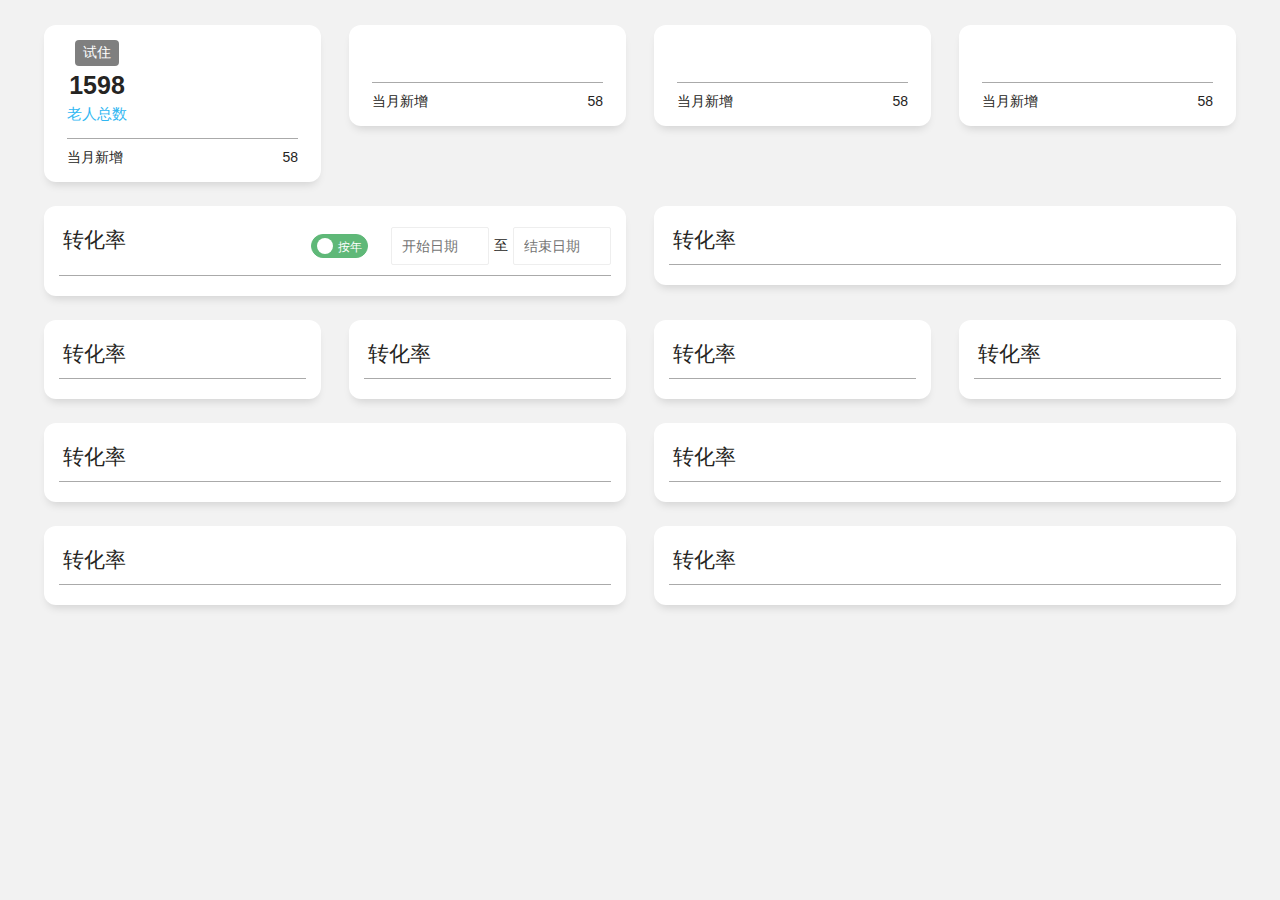
==== commit 243ab63d: "feat: 添加时间区间选择组件" ====
--- a/index.html
+++ b/index.html
@@ -137,16 +137,19 @@
                         <div class="chart-card-top">
                             <h2 class="chart-card-top-left">转化率</h2>
                             <div class="chart-card-top-right layui-form">
-                                <input type="checkbox" name="zzz" lay-skin="switch" lay-text="开启|关闭">
+                                <input type="checkbox" name="zzz" lay-skin="switch" lay-text="按月|按年">
 <!--                                <input type="text" class="layui-input" id="time_conversion_rate" style="width:19rem" placeholder="开始时间   至  结束时间">-->
-                                <div class="layui-inline" id="time_conversion_rate">
-                                    <div class="layui-input-inline">
-                                        <input type="text" id="startDate" class="layui-input" placeholder="开始日期">
-                                    </div>
-                                    <div class="layui-form-mid">-</div>
-                                    <div class="layui-input-inline">
-                                        <input type="text" id="endDate" class="layui-input" placeholder="结束日期">
-                                    </div>
+                                <div class="time-wrap" id="time_conversion_rate">
+                                    <input type="text" autocomplete="off" id="startTime" class="layui-input" placeholder="开始日期">
+                                    <span style="margin:0 .5rem">至</span>
+                                    <input type="text" autocomplete="off" id="endTime" class="layui-input" placeholder="结束日期">
+<!--                                    <div class="layui-input-inline">-->
+
+<!--                                    </div>-->
+<!--                                    <div class="layui-form-mid">-</div>-->
+<!--                                    <div class="layui-input-inline">-->
+
+<!--                                    </div>-->
                                 </div>
                             </div>
                         </div>
--- a/css/global.css
+++ b/css/global.css
@@ -8,5 +8,11 @@
 
 .root{
     padding:2.5rem 3rem;
+}
 
+.time-wrap{
+    display: flex;
+    width: 22rem;
+    flex-direction: row;
+    align-items: center;
 }--- a/css/chart_card.css
+++ b/css/chart_card.css
@@ -21,8 +21,22 @@
 }
 
 .chart-card-top-right{
-    width:27rem;
+    width:30rem;
     display: flex;
-    align-items: center;
+    align-items: baseline;
     justify-content: space-between;
 }
+
+.chart-card-top-right .layui-form-switch{
+    border-color: #5FB878 !important;
+    background-color: #5FB878 !important;
+
+}
+
+.chart-card-top-right .layui-form-switch em{
+    color: #fff !important;
+}
+
+.chart-card-top-right .layui-form-switch i{
+    background-color: #fff !important;
+}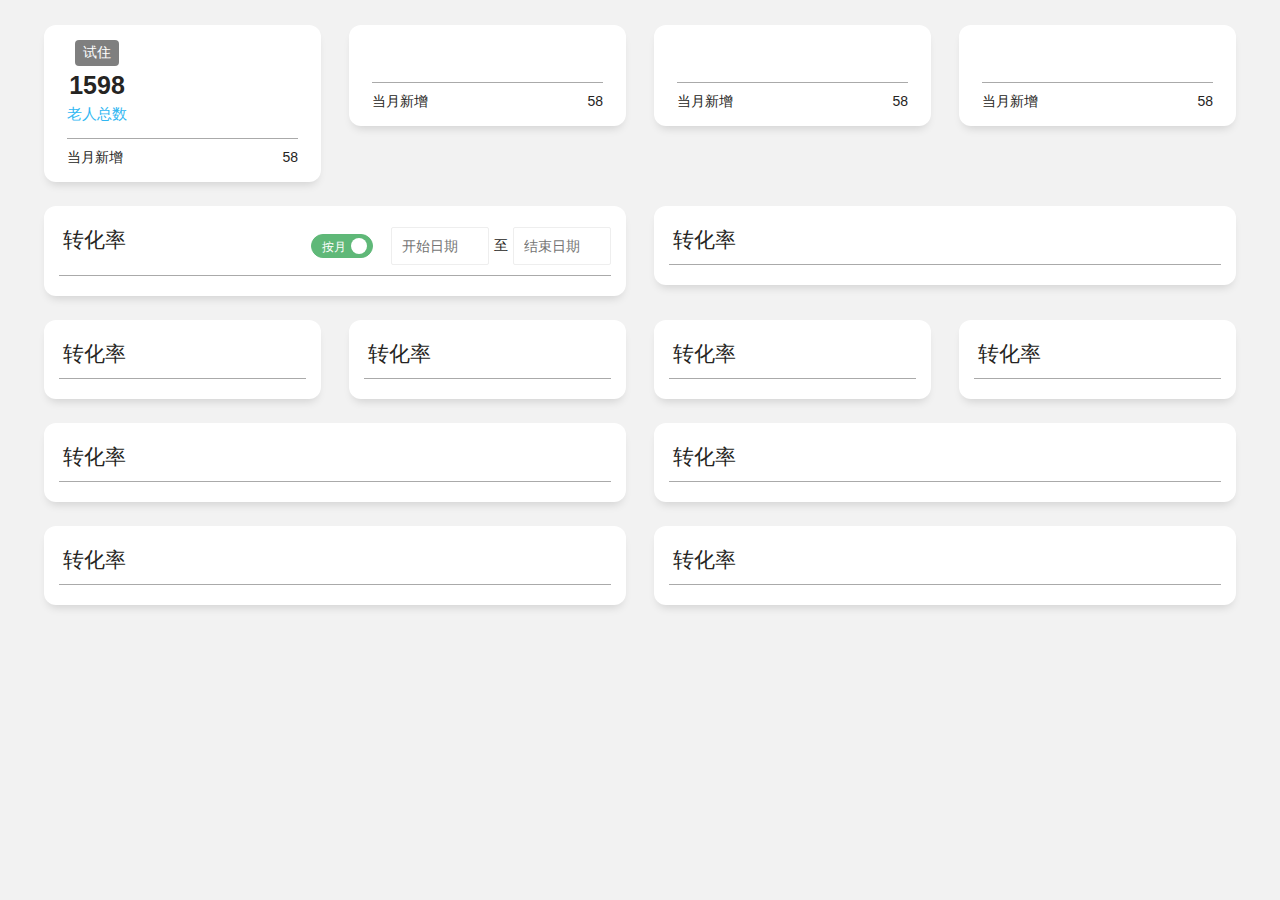
==== commit afc64c44: "完善图表 webComponents 组件控制逻辑" ====
--- a/index.html
+++ b/index.html
@@ -137,25 +137,22 @@
                         <div class="chart-card-top">
                             <h2 class="chart-card-top-left">转化率</h2>
                             <div class="chart-card-top-right layui-form">
-                                <input type="checkbox" name="zzz" lay-skin="switch" lay-text="按月|按年">
-<!--                                <input type="text" class="layui-input" id="time_conversion_rate" style="width:19rem" placeholder="开始时间   至  结束时间">-->
-                                <div class="time-wrap" id="time_conversion_rate">
-                                    <input type="text" autocomplete="off" id="startTime" class="layui-input" placeholder="开始日期">
+                                <input type="checkbox" name="zzz" lay-skin="switch" lay-filter="time_conversion_rate" lay-text="按月|按年" checked>
+                                <div class="time-wrap" id="time_conversion_rate_month">
+                                    <input type="text" autocomplete="off" class="layui-input startTime" placeholder="开始日期">
                                     <span style="margin:0 .5rem">至</span>
-                                    <input type="text" autocomplete="off" id="endTime" class="layui-input" placeholder="结束日期">
-<!--                                    <div class="layui-input-inline">-->
-
-<!--                                    </div>-->
-<!--                                    <div class="layui-form-mid">-</div>-->
-<!--                                    <div class="layui-input-inline">-->
-
-<!--                                    </div>-->
+                                    <input type="text" autocomplete="off" class="layui-input endTime" placeholder="结束日期">
                                 </div>
-                            </div>
-                        </div>
-
-                        <div class="chart-card-bottom">
-                            <line-chart></line-chart>
+                                <div class="time-wrap hide" id="time_conversion_rate_year">
+                                    <input type="text" autocomplete="off" class="layui-input startTime" placeholder="开始日期">
+                                    <span style="margin:0 .5rem">至</span>
+                                    <input type="text" autocomplete="off" class="layui-input endTime" placeholder="结束日期">
+                                </div>
+                            </div>
+                        </div>
+
+                        <div class="chart-card-bottom">
+                            <line-chart id="chart_conversion_rate"></line-chart>
                         </div>
                     </section>
 
@@ -342,15 +339,39 @@
     <script src="js/time_range_search.js"></script>
 
     <script>
+        genTimeRange('time_conversion_rate_month', 'month', () => {
+            const chart = document.getElementById('chart_conversion_rate')
+            console.log('chart', chart.chart)
+            chart.chart.setOption({
+                series: [
+                    {
+                        data: [1, 1, 1, 1, 1290, 1330, 1],
+                        type: 'line',
+                        smooth: true
+                    }
+                ]
+            })
+        })
+        genTimeRange('time_conversion_rate_year', 'year', () => {
+
+        })
+
         layui.use('form', () =>{
             const form = layui.form;
 
-            //各种基于事件的操作，下面会有进一步介绍
+            form.on('switch(time_conversion_rate)', function(data){
+                if(data.elem.checked){
+                    document.getElementById('time_conversion_rate_month').classList.remove('hide')
+                    document.getElementById('time_conversion_rate_year').classList.add('hide')
+                }else{
+                    document.getElementById('time_conversion_rate_month').classList.add('hide')
+                    document.getElementById('time_conversion_rate_year').classList.remove('hide')
+                }
+            });
+
         });
 
-        genTimeRange('#time_conversion_rate', 'year', () => {
-
-        })
+
     </script>
 
 
--- a/css/global.css
+++ b/css/global.css
@@ -4,6 +4,10 @@
     margin: 0;
     padding:0;
     background: #f2f2f2;
+}
+
+.hide{
+    display: none !important;
 }
 
 .root{
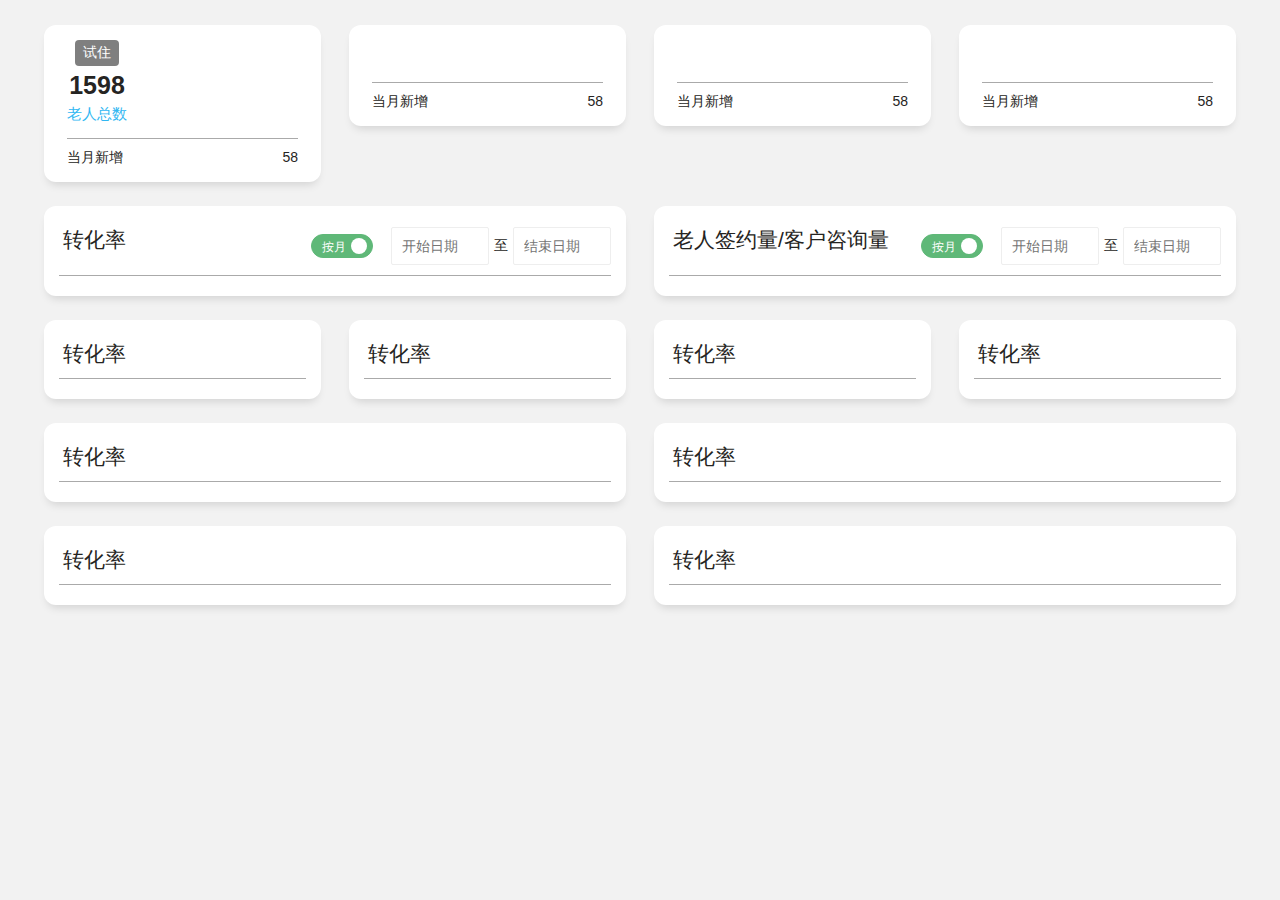
==== commit 79e0e3b0: "feat: 添加饼图 webComponents 组件" ====
--- a/index.html
+++ b/index.html
@@ -137,7 +137,7 @@
                         <div class="chart-card-top">
                             <h2 class="chart-card-top-left">转化率</h2>
                             <div class="chart-card-top-right layui-form">
-                                <input type="checkbox" name="zzz" lay-skin="switch" lay-filter="time_conversion_rate" lay-text="按月|按年" checked>
+                                <input type="checkbox" lay-skin="switch" lay-filter="time_conversion_rate" lay-text="按月|按年" checked>
                                 <div class="time-wrap" id="time_conversion_rate_month">
                                     <input type="text" autocomplete="off" class="layui-input startTime" placeholder="开始日期">
                                     <span style="margin:0 .5rem">至</span>
@@ -152,24 +152,34 @@
                         </div>
 
                         <div class="chart-card-bottom">
-                            <line-chart id="chart_conversion_rate"></line-chart>
-                        </div>
-                    </section>
-
-                </div>
-
-                <div class="layui-col-xs12 layui-col-sm12 layui-col-md6">
-
-                    <section class="card chart-card">
-                        <div class="chart-card-top">
-                            <h2 class="chart-card-top-left">转化率</h2>
-                            <div class="chart-card-top-right">
-
-                            </div>
-                        </div>
-
-                        <div class="chart-card-bottom">
-
+                            <line-chart id="chart_conversion_rate" type="simple"></line-chart>
+                        </div>
+                    </section>
+
+                </div>
+
+                <div class="layui-col-xs12 layui-col-sm12 layui-col-md6">
+
+                    <section class="card chart-card">
+                        <div class="chart-card-top">
+                            <h2 class="chart-card-top-left">老人签约量/客户咨询量</h2>
+                            <div class="chart-card-top-right layui-form">
+                                <input type="checkbox" lay-skin="switch" lay-filter="time_elder_sign" lay-text="按月|按年" checked>
+                                <div class="time-wrap" id="time_elder_sign_month">
+                                    <input type="text" autocomplete="off" class="layui-input startTime" placeholder="开始日期">
+                                    <span style="margin:0 .5rem">至</span>
+                                    <input type="text" autocomplete="off" class="layui-input endTime" placeholder="结束日期">
+                                </div>
+                                <div class="time-wrap hide" id="time_elder_sign_year">
+                                    <input type="text" autocomplete="off" class="layui-input startTime" placeholder="开始日期">
+                                    <span style="margin:0 .5rem">至</span>
+                                    <input type="text" autocomplete="off" class="layui-input endTime" placeholder="结束日期">
+                                </div>
+                            </div>
+                        </div>
+
+                        <div class="chart-card-bottom">
+                            <line-chart id="chart_elder_sign"></line-chart>
                         </div>
                     </section>
 
@@ -190,7 +200,7 @@
                         </div>
 
                         <div class="pie-card-bottom">
-
+                            <pie-chart></pie-chart>
                         </div>
                     </section>
                 </div>
@@ -335,24 +345,39 @@
     <script src="lib/echarts.min.js"></script>
 
     <script src="components/line_chart.js"></script>
+    <script src="components/pie_chart.js"></script>
 
     <script src="js/time_range_search.js"></script>
 
     <script>
-        genTimeRange('time_conversion_rate_month', 'month', () => {
+        //渲染转化率折线图
+        const draw_chart_conversion_rate = (startTime, endTime) => {
             const chart = document.getElementById('chart_conversion_rate')
             console.log('chart', chart.chart)
-            chart.chart.setOption({
-                series: [
-                    {
-                        data: [1, 1, 1, 1, 1290, 1330, 1],
-                        type: 'line',
-                        smooth: true
-                    }
-                ]
-            })
+            chart.drawSimpleLine()
+        }
+        draw_chart_conversion_rate();
+
+        //渲染老人签约量/客户咨询量 折线图
+        const draw_chart_elder_sign = (startTime, endTime) => {
+            const chart = document.getElementById('chart_elder_sign')
+            console.log('chart', chart.chart)
+            chart.drawMultipleLine()
+        }
+        draw_chart_elder_sign()
+
+
+        genTimeRange('time_conversion_rate_month', 'month', () => {
+            draw_chart_conversion_rate()
         })
         genTimeRange('time_conversion_rate_year', 'year', () => {
+
+        })
+
+        genTimeRange('time_elder_sign_month', 'month', () => {
+            draw_chart_elder_sign()
+        })
+        genTimeRange('time_elder_sign_year', 'year', () => {
 
         })
 
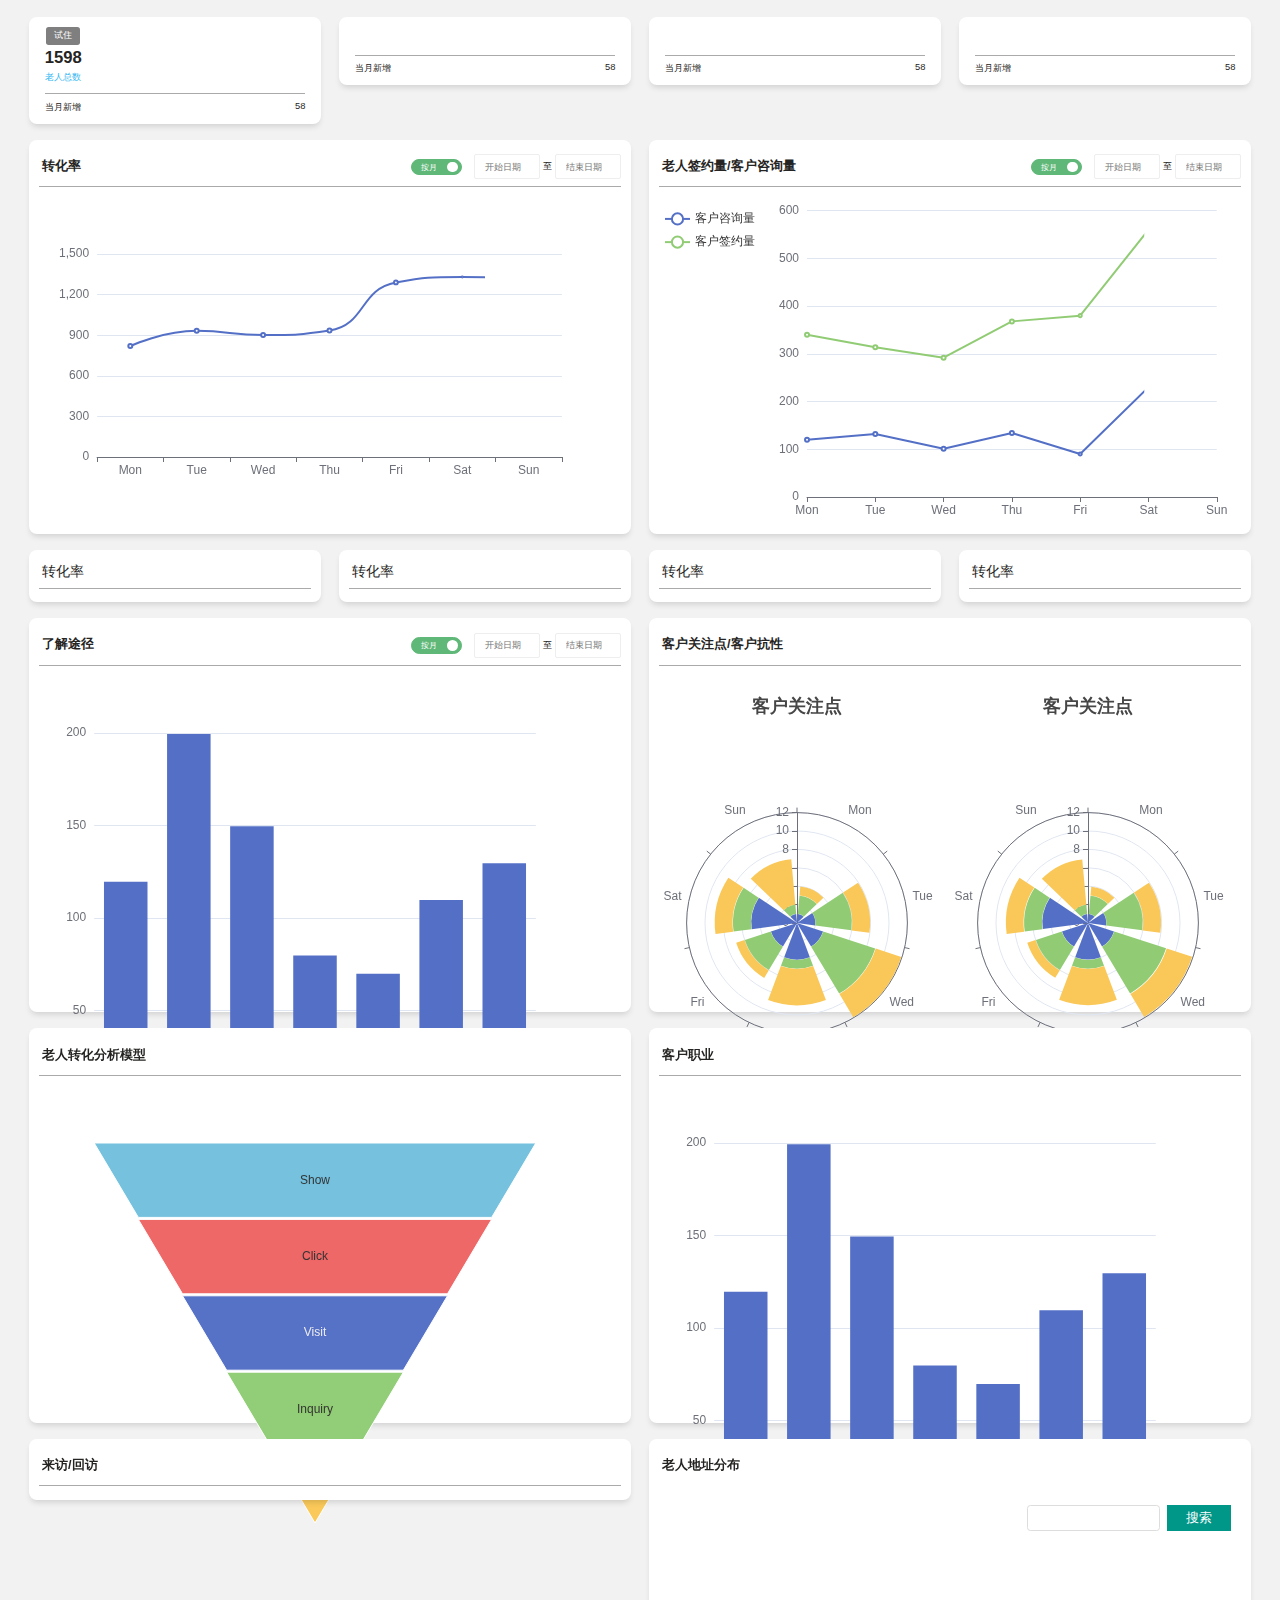
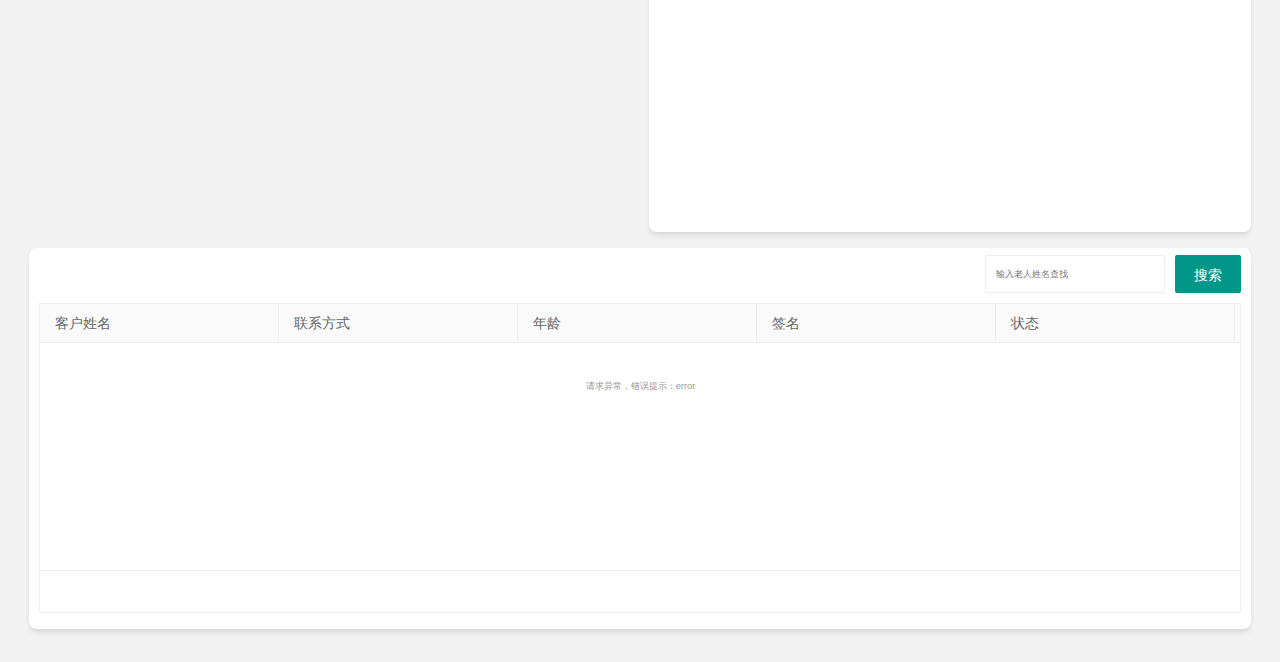
==== commit ea57a737: "feat: 完善列表，地图功能实现" ====
--- a/index.html
+++ b/index.html
@@ -9,12 +9,14 @@
     <META HTTP-EQUIV="Cache-Control" CONTENT="no-cache, must-revalidate">
     <META HTTP-EQUIV="expires" CONTENT="0">
 
-    <link rel="stylesheet" href="css/global.css">
     <link rel="stylesheet" href="lib/layui/css/layui.css">
     <link rel="stylesheet" href="css/card.css">
     <link rel="stylesheet" href="css/states_card.css">
     <link rel="stylesheet" href="css/chart_card.css">
     <link rel="stylesheet" href="css/pie_card.css">
+    <link rel="stylesheet" href="css/table_card.css">
+    <link rel="stylesheet" href="css/map_card.css">
+    <link rel="stylesheet" href="css/global.css">
 
     <title>机构-{{object.company.name}}-营销管理数据看板</title>
 </head>
@@ -152,7 +154,7 @@
                         </div>
 
                         <div class="chart-card-bottom">
-                            <line-chart id="chart_conversion_rate" type="simple"></line-chart>
+                            <line-chart id="chart_conversion_rate" type="simple" style="display: inline-flex;width: 100%;"></line-chart>
                         </div>
                     </section>
 
@@ -179,7 +181,7 @@
                         </div>
 
                         <div class="chart-card-bottom">
-                            <line-chart id="chart_elder_sign"></line-chart>
+                            <line-chart id="chart_elder_sign" style="display: inline-flex;width: 100%;"></line-chart>
                         </div>
                     </section>
 
@@ -258,46 +260,94 @@
 
                     <section class="card chart-card">
                         <div class="chart-card-top">
-                            <h2 class="chart-card-top-left">转化率</h2>
+                            <h2 class="chart-card-top-left">了解途径</h2>
+                            <div class="chart-card-top-right layui-form">
+                                <input type="checkbox" lay-skin="switch" lay-filter="time_know_pathway" lay-text="按月|按年" checked>
+                                <div class="time-wrap" id="time_know_pathway_month">
+                                    <input type="text" autocomplete="off" class="layui-input startTime" placeholder="开始日期">
+                                    <span style="margin:0 .5rem">至</span>
+                                    <input type="text" autocomplete="off" class="layui-input endTime" placeholder="结束日期">
+                                </div>
+                                <div class="time-wrap hide" id="time_know_pathway_year">
+                                    <input type="text" autocomplete="off" class="layui-input startTime" placeholder="开始日期">
+                                    <span style="margin:0 .5rem">至</span>
+                                    <input type="text" autocomplete="off" class="layui-input endTime" placeholder="结束日期">
+                                </div>
+                            </div>
+                        </div>
+
+                        <div class="chart-card-bottom">
+                            <bar-chart id="chart_know_pathway" type="simple" style="display: inline-flex;width: 100%;"></bar-chart>
+                        </div>
+                    </section>
+
+                </div>
+
+                <div class="layui-col-xs12 layui-col-sm12 layui-col-md6">
+
+                    <section class="card chart-card">
+                        <div class="chart-card-top">
+                            <h2 class="chart-card-top-left">客户关注点/客户抗性</h2>
                             <div class="chart-card-top-right">
 
                             </div>
                         </div>
 
                         <div class="chart-card-bottom">
-
-                        </div>
-                    </section>
-
-                </div>
-
-                <div class="layui-col-xs12 layui-col-sm12 layui-col-md6">
-
-                    <section class="card chart-card">
-                        <div class="chart-card-top">
-                            <h2 class="chart-card-top-left">转化率</h2>
+                            <polar-bar-chart id="chart_customer_care" style="display:inline-flex;width:50%;"></polar-bar-chart>
+                            <polar-bar-chart id="chart_customer_care" style="display:inline-flex;width:50%;"></polar-bar-chart>
+                        </div>
+                    </section>
+
+                </div>
+
+
+            </section>
+
+            <section class="chart-card-wrap layui-row">
+
+                <div class="layui-col-xs12 layui-col-sm12 layui-col-md6">
+
+                    <section class="card chart-card">
+                        <div class="chart-card-top">
+                            <h2 class="chart-card-top-left">老人转化分析模型</h2>
                             <div class="chart-card-top-right">
 
                             </div>
                         </div>
 
                         <div class="chart-card-bottom">
-
-                        </div>
-                    </section>
-
-                </div>
-
+                            <funnel-chart id="chart_transform_analyze" style="display:inline-flex;width:100%;"></funnel-chart>
+                        </div>
+                    </section>
+
+                </div>
+
+                <div class="layui-col-xs12 layui-col-sm12 layui-col-md6">
+
+                    <section class="card chart-card">
+                        <div class="chart-card-top">
+                            <h2 class="chart-card-top-left">客户职业</h2>
+                            <div class="chart-card-top-right">
+
+                            </div>
+                        </div>
+
+                        <div class="chart-card-bottom">
+                            <bar-chart id="chart_custom_career" type="simple" style="display: inline-flex;width: 100%;"></bar-chart>
+                        </div>
+                    </section>
+
+                </div>
 
             </section>
 
             <section class="chart-card-wrap layui-row">
 
                 <div class="layui-col-xs12 layui-col-sm12 layui-col-md6">
-
-                    <section class="card chart-card">
-                        <div class="chart-card-top">
-                            <h2 class="chart-card-top-left">转化率</h2>
+                    <section class="card chart-card">
+                        <div class="chart-card-top">
+                            <h2 class="chart-card-top-left">来访/回访</h2>
                             <div class="chart-card-top-right">
 
                             </div>
@@ -307,28 +357,49 @@
 
                         </div>
                     </section>
-
-                </div>
-
-                <div class="layui-col-xs12 layui-col-sm12 layui-col-md6">
-
-                    <section class="card chart-card">
-                        <div class="chart-card-top">
-                            <h2 class="chart-card-top-left">转化率</h2>
-                            <div class="chart-card-top-right">
-
-                            </div>
-                        </div>
-
-                        <div class="chart-card-bottom">
-
-                        </div>
-                    </section>
-
-                </div>
-
-
-            </section>
+                </div>
+
+                <div class="layui-col-xs12 layui-col-sm12 layui-col-md6">
+                    <section class="card map-card">
+                        <div class="map-card-top">
+                            <h2 class="map-card-top-left">老人地址分布</h2>
+                            <div class="map-card-top-right">
+
+                            </div>
+                        </div>
+
+                        <div class="map-card-bottom">
+                            <map-card></map-card>
+                        </div>
+                    </section>
+                </div>
+
+            </section>
+
+
+            <section class="table-card-wrap layui-row">
+
+                <div class="layui-col-xs12 layui-col-sm12 layui-col-md12">
+
+                    <section class="card table-card">
+                        <div class="table-card-top">
+
+                            <input class="layui-input" name="id" id="tableReload" autocomplete="off" placeholder="输入老人姓名查找" style="width:180px;margin-right: 10px;">
+                            <button id="table_search" class="layui-btn" data-type="reload">搜索</button>
+
+                        </div>
+
+                        <div class="table-card-bottom">
+
+                            <table class="layui-hide" id="LAY_table_user" lay-filter="user"></table>
+
+                        </div>
+                    </section>
+
+                </div>
+
+            </section>
+
 
         </main>
 
@@ -343,13 +414,22 @@
     <script src="lib/layui/layui.js"></script>
     <script src="lib/axios.min.js"></script>
     <script src="lib/echarts.min.js"></script>
+    <script src="js/utils.js"></script>
+    <script src="https://api.map.baidu.com/api?v=3.0&ak=ph1UtdQV0g7i4lOaq5qsZd2cEpOGbH8g"></script>
 
     <script src="components/line_chart.js"></script>
     <script src="components/pie_chart.js"></script>
+    <script src="components/bar_chart.js"></script>
+    <script src="components/polar_bar_chart.js"></script>
+    <script src="components/funnel_chart.js"></script>
+    <script src="components/map_card.js"></script>
 
     <script src="js/time_range_search.js"></script>
+    <script src="js/table_render.js"></script>
 
     <script>
+        this.flexible()
+
         //渲染转化率折线图
         const draw_chart_conversion_rate = (startTime, endTime) => {
             const chart = document.getElementById('chart_conversion_rate')
@@ -396,7 +476,6 @@
 
         });
 
-
     </script>
 
 
--- a/css/card.css
+++ b/css/card.css
@@ -2,6 +2,7 @@
     border-radius: 1.2rem;
     -webkit-box-shadow: 0 .6rem 1rem -.4rem rgba(0,0,0,.15);
     box-shadow: 0 .6rem 1rem -.4rem rgba(0,0,0,.15);
+    font-size: 1.4rem;
     background-color: #fff;
     color: #252422;
     margin: 0 1.4rem;
--- a/css/states_card.css
+++ b/css/states_card.css
@@ -35,10 +35,11 @@
 }
 
 /*---tag---*/
-.tag{
+.tag {
     background: #7f7f7f;
-    color:#fff;
-    padding: .4rem .8rem;
+    font-size: 1.4rem;
+    color: #fff;
+    padding: .4rem 1.2rem;
     border-radius: .4rem;
 }
 
@@ -50,7 +51,7 @@
 
 .stats-card-top-left > .label{
     color:#31b7f2;
-    font-size: 1.5rem;
+    font-size: 1.3rem;
 }
 
 
--- a/css/chart_card.css
+++ b/css/chart_card.css
@@ -8,20 +8,23 @@
     padding: 1rem 1.5rem;
 }
 
-.chart-card-top{
+.chart-card-top {
     display: flex;
     justify-content: space-between;
-    padding: 1rem 0;
     border-bottom: .1rem solid #aaaaaa;
     margin-bottom: 1rem;
+    height: 6rem;
+    align-items: center;
 }
 
 .chart-card-top-left{
+    font-size: 1.9rem;
+    font-family: 'Arial Negreta', 'Arial Normal', 'Arial';
+    font-weight: 700;
     margin-left: .4rem;
 }
 
 .chart-card-top-right{
-    width:30rem;
     display: flex;
     align-items: baseline;
     justify-content: space-between;
@@ -33,10 +36,36 @@
 
 }
 
+.chart-card-top-right .layui-form-switch{
+    height: 2.2rem;
+    line-height: 2.2rem;
+    min-width: 3.5rem;
+    padding: 0 .5rem;
+    margin-top: .8rem;
+}
+
 .chart-card-top-right .layui-form-switch em{
+    font-size: 1.2rem;
     color: #fff !important;
 }
 
 .chart-card-top-right .layui-form-switch i{
+    left: .5rem;
+    top: .3rem;
+    width: 1.6rem;
+    height: 1.6rem;
+    border-radius: 2rem;
     background-color: #fff !important;
+}
+
+.chart-card-top-right .layui-form-onswitch i {
+    left: 100%;
+    margin-left: -2.1rem;
+    background-color: #fff;
+}
+
+
+.chart-card-bottom{
+    display: flex;
+    justify-content: center;
 }--- a/css/table_card.css
+++ b/css/table_card.css
@@ -0,0 +1,14 @@
+.table-card-wrap{
+    margin-bottom: 2.4rem;
+}
+
+.table-card{
+    display: flex;
+    flex-direction: column;
+    padding: 1rem 1.5rem;
+}
+
+.table-card-top{
+    display: flex;
+    justify-content: flex-end;
+}--- a/css/map_card.css
+++ b/css/map_card.css
@@ -0,0 +1,20 @@
+.map-card{
+    display: flex;
+    flex-direction: column;
+    padding: 1rem 1.5rem;
+}
+
+.map-card-top {
+    display: flex;
+    justify-content: space-between;
+    margin-bottom: 1rem;
+    height: 6rem;
+    align-items: center;
+}
+
+.map-card-top-left{
+    font-size: 1.9rem;
+    font-family: 'Arial Negreta', 'Arial Normal', 'Arial';
+    font-weight: 700;
+    margin-left: .4rem;
+}--- a/css/global.css
+++ b/css/global.css
@@ -17,6 +17,12 @@
 .time-wrap{
     display: flex;
     width: 22rem;
+    margin-left: 1.8rem;
     flex-direction: row;
     align-items: center;
-}+}
+
+.time-wrap .layui-input{
+    height: 3.8rem;
+}
+
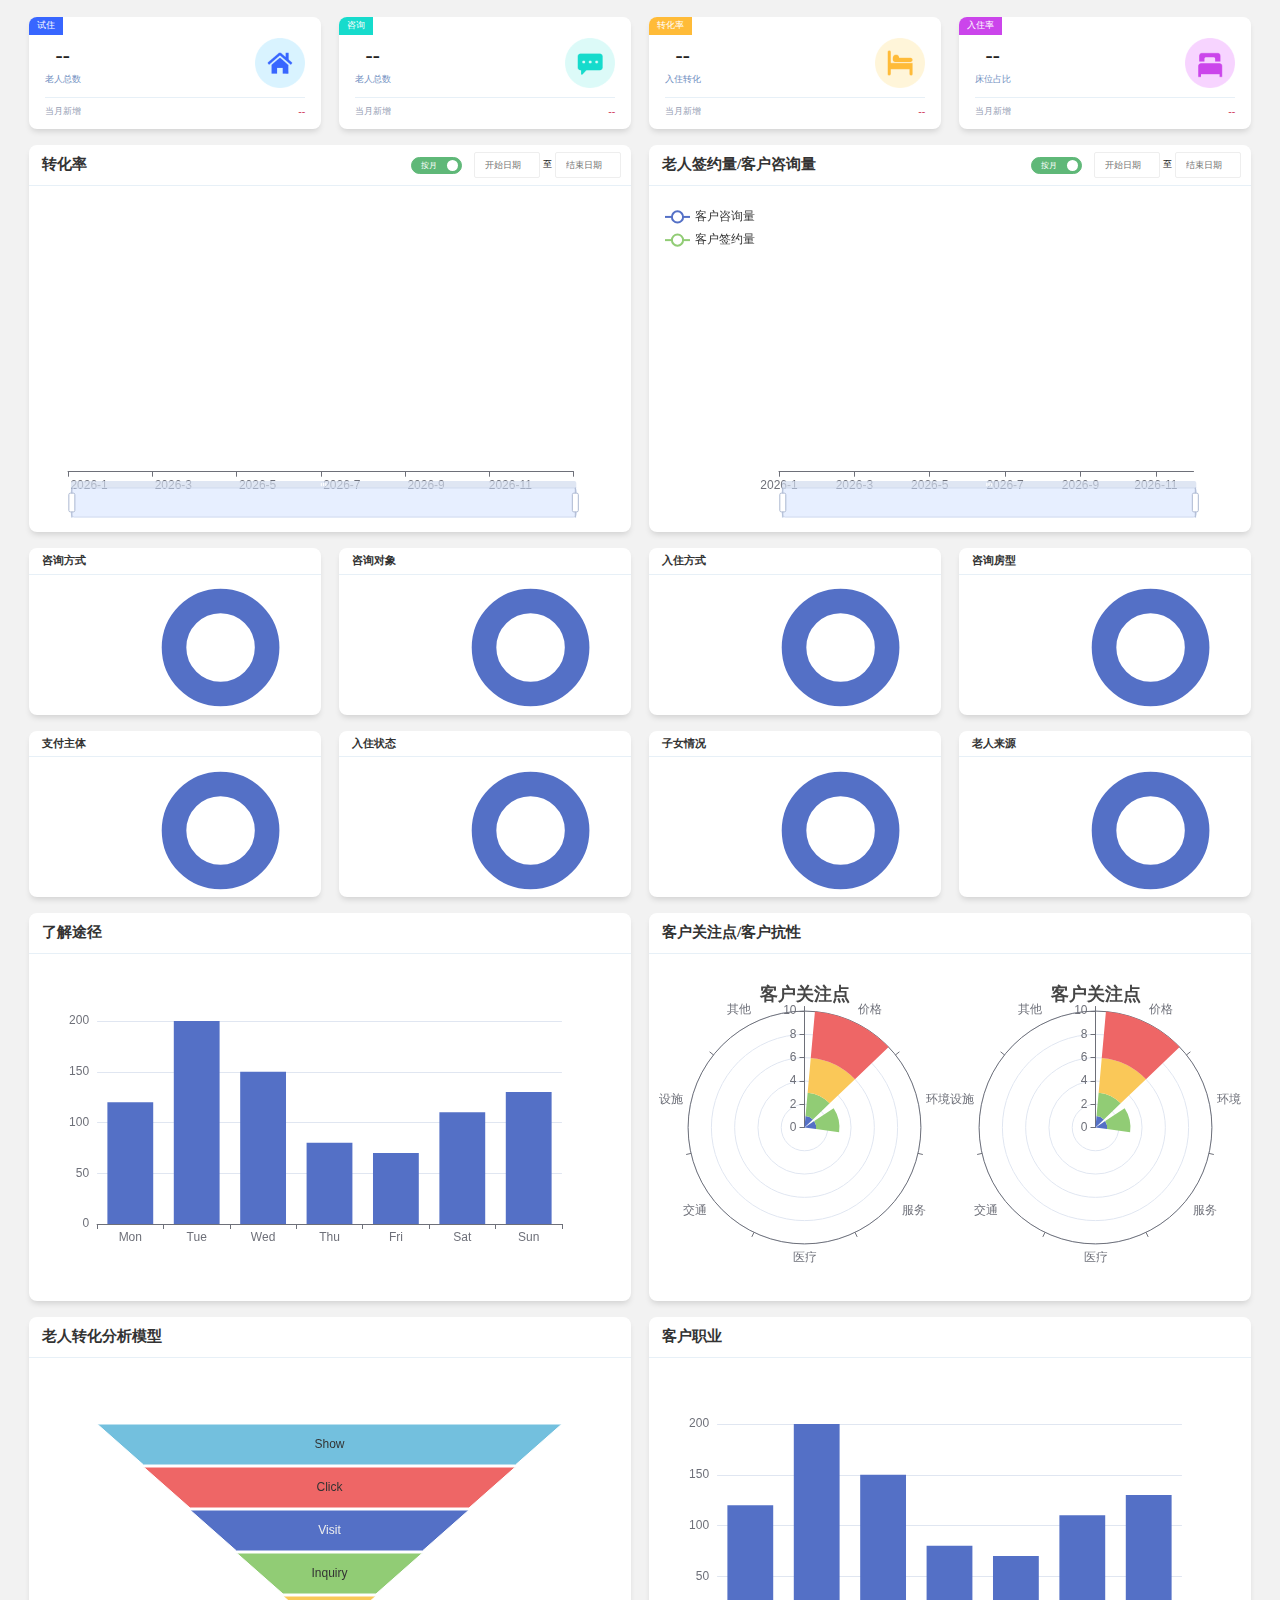
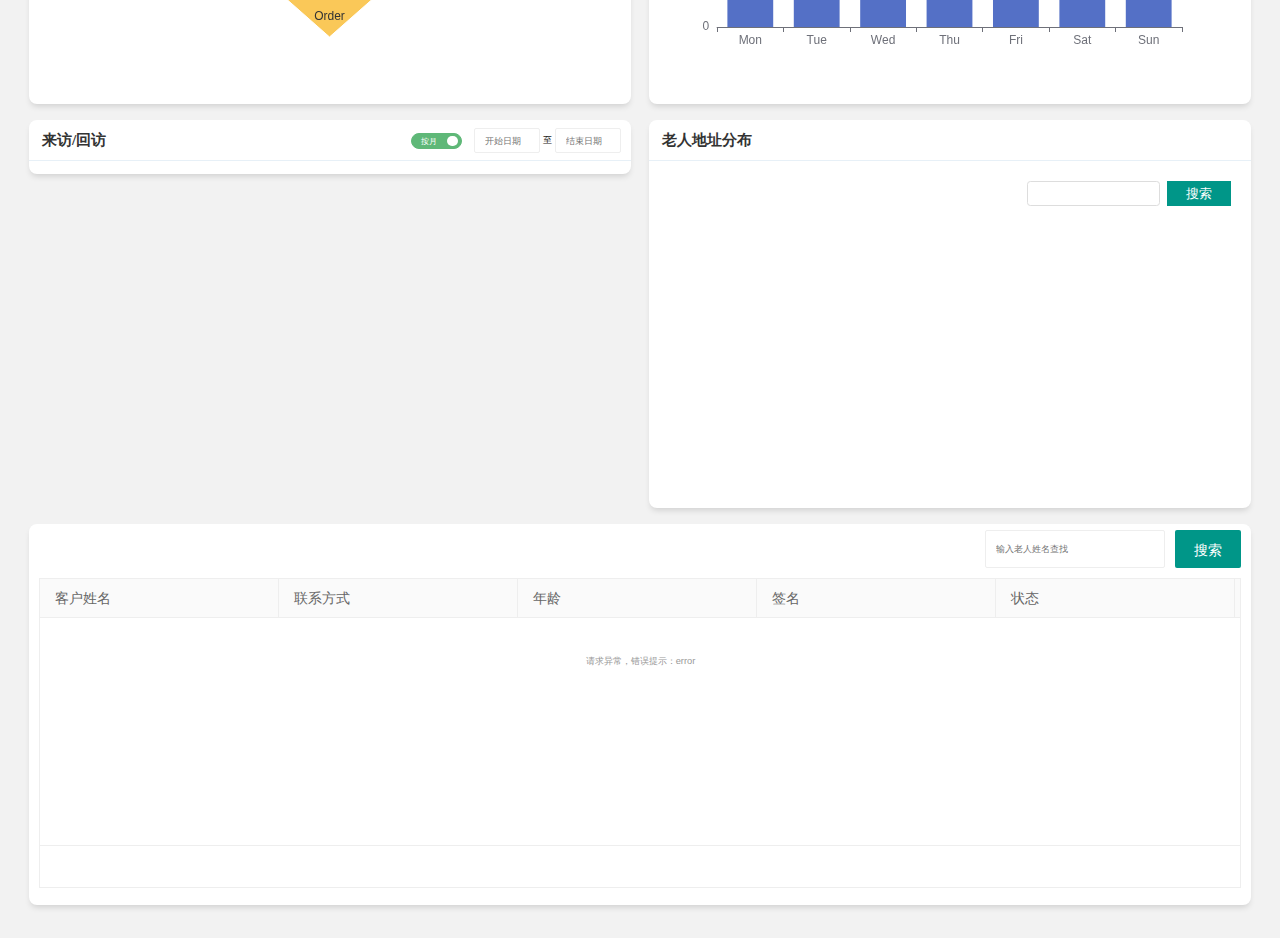
==== commit 4bb5a24f: "feat: 完善页面数据处理逻辑" ====
--- a/index.html
+++ b/index.html
@@ -8,10 +8,8 @@
     <META HTTP-EQUIV="pragma" CONTENT="no-cache">
     <META HTTP-EQUIV="Cache-Control" CONTENT="no-cache, must-revalidate">
     <META HTTP-EQUIV="expires" CONTENT="0">
-
-    <link rel="stylesheet" href="lib/layui/css/layui.css">
+    <link rel="stylesheet" href="libs/layui/css/layui.css">
     <link rel="stylesheet" href="css/card.css">
-    <link rel="stylesheet" href="css/states_card.css">
     <link rel="stylesheet" href="css/chart_card.css">
     <link rel="stylesheet" href="css/pie_card.css">
     <link rel="stylesheet" href="css/table_card.css">
@@ -30,102 +28,30 @@
 
         <main>
 
-            <section class="stats-card-wrap layui-row">
-
-                <div class="layui-col-xs6 layui-col-sm6 layui-col-md3">
-                    <section class="card stats-card">
-
-                        <div class="stats-card-top">
-
-                            <div class="stats-card-top-left">
-                                
-                                <span class="tag">试住</span>
-                                <span class="num">1598</span>
-                                <span class="label">老人总数</span>
-
-                            </div>
-
-                            <figure class="stats-card-top-right">
-                                <img src="">
-                            </figure>
-
-                        </div>
-
-                        <div class="stats-card-bottom">
-                            <span>当月新增</span>
-                            <span>58</span>
-                        </div>
-
-                    </section>
-                </div>
-
-                <div class="layui-col-xs6 layui-col-sm6 layui-col-md3">
-                    <section class="card stats-card">
-
-                        <div class="stats-card-top">
-
-                            <div class="stats-card-top-left">
-
-                            </div>
-
-                            <figure class="stats-card-top-right">
-                                <img src="">
-                            </figure>
-
-                        </div>
-
-                        <div class="stats-card-bottom">
-                            <span>当月新增</span>
-                            <span>58</span>
-                        </div>
-
-                    </section>
-                </div>
-
-                <div class="layui-col-xs6 layui-col-sm6 layui-col-md3">
-                    <section class="card stats-card">
-
-                        <div class="stats-card-top">
-
-                            <div class="stats-card-top-left">
-
-                            </div>
-
-                            <figure class="stats-card-top-right">
-                                <img src="">
-                            </figure>
-
-                        </div>
-
-                        <div class="stats-card-bottom">
-                            <span>当月新增</span>
-                            <span>58</span>
-                        </div>
-
-                    </section>
-                </div>
-
-                <div class="layui-col-xs6 layui-col-sm6 layui-col-md3">
-                    <section class="card stats-card">
-
-                        <div class="stats-card-top">
-
-                            <div class="stats-card-top-left">
-
-                            </div>
-
-                            <figure class="stats-card-top-right">
-                                <img src="">
-                            </figure>
-
-                        </div>
-
-                        <div class="stats-card-bottom">
-                            <span>当月新增</span>
-                            <span>58</span>
-                        </div>
-
-                    </section>
+            <section class="stats-card-wrap layui-row" id="states-card-wrap">
+
+                <div class="layui-col-xs6 layui-col-sm6 layui-col-md3">
+                    <states-card tag="试住" label="老人总数" src="imgs/a1.png" data-id ='try'>
+                        <div slot="tag" class="tag" style="background-color: #3866FF;padding: .4rem 1.2rem;">试住</div>
+                    </states-card>
+                </div>
+
+                <div class="layui-col-xs6 layui-col-sm6 layui-col-md3">
+                    <states-card tag="咨询" label="老人总数" src="imgs/a2.png" data-id ='consult'>
+                        <div slot="tag" style="background-color: #16DBCC;padding: .4rem 1.2rem;">咨询</div>
+                    </states-card>
+                </div>
+
+                <div class="layui-col-xs6 layui-col-sm6 layui-col-md3">
+                    <states-card tag="转化率" label="入住转化" src="imgs/a3.png" data-id ='conversion'>
+                        <div slot="tag" style="background-color: #FFBB38;padding: .4rem 1.2rem;">转化率</div>
+                    </states-card>
+                </div>
+
+                <div class="layui-col-xs6 layui-col-sm6 layui-col-md3">
+                    <states-card tag="入住率" label="床位占比" src="imgs/a4.png" data-id ='occupancy'>
+                        <div slot="tag" style="background-color: #CB45EB;padding: .4rem 1.2rem;">入住率</div>
+                    </states-card>
                 </div>
 
 
@@ -181,12 +107,11 @@
                         </div>
 
                         <div class="chart-card-bottom">
-                            <line-chart id="chart_elder_sign" style="display: inline-flex;width: 100%;"></line-chart>
-                        </div>
-                    </section>
-
-                </div>
-
+                            <line-chart id="chart_elder_sign" type="multiple" style="display: inline-flex;width: 100%;"></line-chart>
+                        </div>
+                    </section>
+
+                </div>
 
             </section>
 
@@ -195,59 +120,119 @@
                 <div class="layui-col-xs6 layui-col-sm6 layui-col-md3">
                     <section class="card pie-card">
                         <div class="pie-card-top">
-                            <h2 class="pie-card-top-left">转化率</h2>
-                            <div class="pie-card-top-right">
-
-                            </div>
-                        </div>
-
-                        <div class="pie-card-bottom">
-                            <pie-chart></pie-chart>
-                        </div>
-                    </section>
-                </div>
-
-                <div class="layui-col-xs6 layui-col-sm6 layui-col-md3">
-                    <section class="card pie-card">
-                        <div class="pie-card-top">
-                            <h2 class="pie-card-top-left">转化率</h2>
-                            <div class="pie-card-top-right">
-
-                            </div>
-                        </div>
-
-                        <div class="pie-card-bottom">
-
-                        </div>
-                    </section>
-                </div>
-
-                <div class="layui-col-xs6 layui-col-sm6 layui-col-md3">
-                    <section class="card pie-card">
-                        <div class="pie-card-top">
-                            <h2 class="pie-card-top-left">转化率</h2>
-                            <div class="pie-card-top-right">
-
-                            </div>
-                        </div>
-
-                        <div class="pie-card-bottom">
-
-                        </div>
-                    </section>
-                </div>
-
-                <div class="layui-col-xs6 layui-col-sm6 layui-col-md3">
-                    <section class="card pie-card">
-                        <div class="pie-card-top">
-                            <h2 class="pie-card-top-left">转化率</h2>
-                            <div class="pie-card-top-right">
-
-                            </div>
-                        </div>
-
-                        <div class="pie-card-bottom">
-
+                            <h2 class="pie-card-top-left">咨询方式</h2>
+                            <div class="pie-card-top-right">
+
+                            </div>
+                        </div>
+
+                        <div class="pie-card-bottom">
+                            <pie-chart type="pie" data-id="cons_mode_data"></pie-chart>
+                        </div>
+                    </section>
+                </div>
+
+                <div class="layui-col-xs6 layui-col-sm6 layui-col-md3">
+                    <section class="card pie-card">
+                        <div class="pie-card-top">
+                            <h2 class="pie-card-top-left">咨询对象</h2>
+                            <div class="pie-card-top-right">
+
+                            </div>
+                        </div>
+
+                        <div class="pie-card-bottom">
+                            <pie-chart type="pie" data-id="cons_object_data"></pie-chart>
+                        </div>
+                    </section>
+                </div>
+
+                <div class="layui-col-xs6 layui-col-sm6 layui-col-md3">
+                    <section class="card pie-card">
+                        <div class="pie-card-top">
+                            <h2 class="pie-card-top-left">入住方式</h2>
+                            <div class="pie-card-top-right">
+
+                            </div>
+                        </div>
+
+                        <div class="pie-card-bottom">
+                            <pie-chart type="pie" data-id="occ_mode_data"></pie-chart>
+                        </div>
+                    </section>
+                </div>
+
+                <div class="layui-col-xs6 layui-col-sm6 layui-col-md3">
+                    <section class="card pie-card">
+                        <div class="pie-card-top">
+                            <h2 class="pie-card-top-left">咨询房型</h2>
+                            <div class="pie-card-top-right">
+
+                            </div>
+                        </div>
+
+                        <div class="pie-card-bottom">
+                            <pie-chart type="pie" data-id="occ_room_data"></pie-chart>
+                        </div>
+                    </section>
+                </div>
+
+                <div class="layui-col-xs6 layui-col-sm6 layui-col-md3">
+                    <section class="card pie-card">
+                        <div class="pie-card-top">
+                            <h2 class="pie-card-top-left">支付主体</h2>
+                            <div class="pie-card-top-right">
+
+                            </div>
+                        </div>
+
+                        <div class="pie-card-bottom">
+                            <pie-chart type="pie" data-id="payer_data"></pie-chart>
+                        </div>
+                    </section>
+                </div>
+
+                <div class="layui-col-xs6 layui-col-sm6 layui-col-md3">
+                    <section class="card pie-card">
+                        <div class="pie-card-top">
+                            <h2 class="pie-card-top-left">入住状态</h2>
+                            <div class="pie-card-top-right">
+
+                            </div>
+                        </div>
+
+                        <div class="pie-card-bottom">
+                            <pie-chart type="pie" data-id="occ_state_data"></pie-chart>
+                        </div>
+                    </section>
+                </div>
+
+                <div class="layui-col-xs6 layui-col-sm6 layui-col-md3">
+                    <section class="card pie-card">
+                        <div class="pie-card-top">
+                            <h2 class="pie-card-top-left">子女情况</h2>
+                            <div class="pie-card-top-right">
+
+                            </div>
+                        </div>
+
+                        <div class="pie-card-bottom">
+                            <pie-chart type="pie" data-id="children_data"></pie-chart>
+                        </div>
+                    </section>
+                </div>
+
+                <div class="layui-col-xs6 layui-col-sm6 layui-col-md3">
+                    <section class="card pie-card">
+                        <div class="pie-card-top">
+                            <h2 class="pie-card-top-left">老人来源</h2>
+                            <div class="pie-card-top-right">
+
+                            </div>
+                        </div>
+
+                        <div class="pie-card-bottom">
+                            <pie-chart type="pie" data-id="source_elder_data"></pie-chart>
                         </div>
                     </section>
                 </div>
@@ -261,19 +246,7 @@
                     <section class="card chart-card">
                         <div class="chart-card-top">
                             <h2 class="chart-card-top-left">了解途径</h2>
-                            <div class="chart-card-top-right layui-form">
-                                <input type="checkbox" lay-skin="switch" lay-filter="time_know_pathway" lay-text="按月|按年" checked>
-                                <div class="time-wrap" id="time_know_pathway_month">
-                                    <input type="text" autocomplete="off" class="layui-input startTime" placeholder="开始日期">
-                                    <span style="margin:0 .5rem">至</span>
-                                    <input type="text" autocomplete="off" class="layui-input endTime" placeholder="结束日期">
-                                </div>
-                                <div class="time-wrap hide" id="time_know_pathway_year">
-                                    <input type="text" autocomplete="off" class="layui-input startTime" placeholder="开始日期">
-                                    <span style="margin:0 .5rem">至</span>
-                                    <input type="text" autocomplete="off" class="layui-input endTime" placeholder="结束日期">
-                                </div>
-                            </div>
+                            <div class="chart-card-top-right"></div>
                         </div>
 
                         <div class="chart-card-bottom">
@@ -348,8 +321,18 @@
                     <section class="card chart-card">
                         <div class="chart-card-top">
                             <h2 class="chart-card-top-left">来访/回访</h2>
-                            <div class="chart-card-top-right">
-
+                            <div class="chart-card-top-right layui-form">
+                                <input type="checkbox" lay-skin="switch" lay-filter="time_visit" lay-text="按月|按年" checked>
+                                <div class="time-wrap" id="time_visit_month">
+                                    <input type="text" autocomplete="off" class="layui-input startTime" placeholder="开始日期">
+                                    <span style="margin:0 .5rem">至</span>
+                                    <input type="text" autocomplete="off" class="layui-input endTime" placeholder="结束日期">
+                                </div>
+                                <div class="time-wrap hide" id="time_visit_year">
+                                    <input type="text" autocomplete="off" class="layui-input startTime" placeholder="开始日期">
+                                    <span style="margin:0 .5rem">至</span>
+                                    <input type="text" autocomplete="off" class="layui-input endTime" placeholder="结束日期">
+                                </div>
                             </div>
                         </div>
 
@@ -376,7 +359,6 @@
 
             </section>
 
-
             <section class="table-card-wrap layui-row">
 
                 <div class="layui-col-xs12 layui-col-sm12 layui-col-md12">
@@ -400,7 +382,6 @@
 
             </section>
 
-
         </main>
 
         <footer>
@@ -410,10 +391,15 @@
 
     </article>
 
-
-    <script src="lib/layui/layui.js"></script>
-    <script src="lib/axios.min.js"></script>
-    <script src="lib/echarts.min.js"></script>
+    <script>
+        // const publicPath = '/fm_crm/static/templates/institution/zh_CN/'
+        const publicPath = ''
+    </script>
+
+    <script src="libs/layui/layui.js"></script>
+    <script src="libs/axios.min.js"></script>
+    <script src="libs/echarts.min.js"></script>
+    <script src="js/http.js" type="module"></script>
     <script src="js/utils.js"></script>
     <script src="https://api.map.baidu.com/api?v=3.0&ak=ph1UtdQV0g7i4lOaq5qsZd2cEpOGbH8g"></script>
 
@@ -424,60 +410,19 @@
     <script src="components/funnel_chart.js"></script>
     <script src="components/map_card.js"></script>
 
+    <script src="components/states_card.js"></script>
+
     <script src="js/time_range_search.js"></script>
     <script src="js/table_render.js"></script>
 
     <script>
         this.flexible()
-
-        //渲染转化率折线图
-        const draw_chart_conversion_rate = (startTime, endTime) => {
-            const chart = document.getElementById('chart_conversion_rate')
-            console.log('chart', chart.chart)
-            chart.drawSimpleLine()
-        }
-        draw_chart_conversion_rate();
-
-        //渲染老人签约量/客户咨询量 折线图
-        const draw_chart_elder_sign = (startTime, endTime) => {
-            const chart = document.getElementById('chart_elder_sign')
-            console.log('chart', chart.chart)
-            chart.drawMultipleLine()
-        }
-        draw_chart_elder_sign()
-
-
-        genTimeRange('time_conversion_rate_month', 'month', () => {
-            draw_chart_conversion_rate()
-        })
-        genTimeRange('time_conversion_rate_year', 'year', () => {
-
-        })
-
-        genTimeRange('time_elder_sign_month', 'month', () => {
-            draw_chart_elder_sign()
-        })
-        genTimeRange('time_elder_sign_year', 'year', () => {
-
-        })
-
-        layui.use('form', () =>{
-            const form = layui.form;
-
-            form.on('switch(time_conversion_rate)', function(data){
-                if(data.elem.checked){
-                    document.getElementById('time_conversion_rate_month').classList.remove('hide')
-                    document.getElementById('time_conversion_rate_year').classList.add('hide')
-                }else{
-                    document.getElementById('time_conversion_rate_month').classList.add('hide')
-                    document.getElementById('time_conversion_rate_year').classList.remove('hide')
-                }
-            });
-
-        });
-
     </script>
 
+    <!--异步渲染-->
+    <script src="js/states_render.js" type="module"></script>
+    <script src="js/line_cart_render.js" type="module"></script>
+    <script src="js/pie_chart_render.js" type="module"></script>
 
 </body>
 </html>
--- a/libs/layui/css/layui.css
+++ b/libs/layui/css/layui.css
@@ -0,0 +1 @@
+.layui-inline,img{display:inline-block;vertical-align:middle}h1,h2,h3,h4,h5,h6{font-weight:400}a,body{color:#333}.layui-edge,.layui-header,.layui-inline,.layui-main{position:relative}.layui-edge,hr{height:0;overflow:hidden}.layui-layout-body,.layui-side,.layui-side-scroll{overflow-x:hidden}.layui-edge,.layui-elip,hr{overflow:hidden}.layui-btn,.layui-edge,.layui-inline,img{vertical-align:middle}.layui-btn,.layui-disabled,.layui-icon,.layui-unselect{-moz-user-select:none;-webkit-user-select:none;-ms-user-select:none}blockquote,body,button,dd,div,dl,dt,form,h1,h2,h3,h4,h5,h6,input,li,ol,p,pre,td,textarea,th,ul{margin:0;padding:0;-webkit-tap-highlight-color:rgba(0,0,0,0)}a:active,a:hover{outline:0}img{border:none}li{list-style:none}table{border-collapse:collapse;border-spacing:0}h4,h5,h6{font-size:100%}button,input,optgroup,option,select,textarea{font-family:inherit;font-size:inherit;font-style:inherit;font-weight:inherit;outline:0}pre{white-space:pre-wrap;white-space:-moz-pre-wrap;white-space:-pre-wrap;white-space:-o-pre-wrap;word-wrap:break-word}body{line-height:1.6;color:rgba(0,0,0,.85);font:14px Helvetica Neue,Helvetica,PingFang SC,Tahoma,Arial,sans-serif}hr{line-height:0;margin:10px 0;padding:0;border:none!important;border-bottom:1px solid #eee!important;clear:both;background:0 0}a{text-decoration:none}a:hover{color:#777}a cite{font-style:normal;*cursor:pointer}.layui-border-box,.layui-border-box *{box-sizing:border-box}.layui-box,.layui-box *{box-sizing:content-box}.layui-clear{clear:both;*zoom:1}.layui-clear:after{content:'\20';clear:both;*zoom:1;display:block;height:0}.layui-inline{*display:inline;*zoom:1}.layui-btn,.layui-btn-group,.layui-edge{display:inline-block}.layui-edge{width:0;border-width:6px;border-style:dashed;border-color:transparent}.layui-edge-top{top:-4px;border-bottom-color:#999;border-bottom-style:solid}.layui-edge-right{border-left-color:#999;border-left-style:solid}.layui-edge-bottom{top:2px;border-top-color:#999;border-top-style:solid}.layui-edge-left{border-right-color:#999;border-right-style:solid}.layui-elip{text-overflow:ellipsis;white-space:nowrap}.layui-disabled,.layui-disabled:hover{color:#d2d2d2!important;cursor:not-allowed!important}.layui-circle{border-radius:100%}.layui-show{display:block!important}.layui-hide{display:none!important}.layui-show-v{visibility:visible!important}.layui-hide-v{visibility:hidden!important}@font-face{font-family:layui-icon;src:url(../font/iconfont.eot?v=256);src:url(../font/iconfont.eot?v=256#iefix) format('embedded-opentype'),url(../font/iconfont.woff2?v=256) format('woff2'),url(../font/iconfont.woff?v=256) format('woff'),url(../font/iconfont.ttf?v=256) format('truetype'),url(../font/iconfont.svg?v=256#layui-icon) format('svg')}.layui-icon{font-family:layui-icon!important;font-size:16px;font-style:normal;-webkit-font-smoothing:antialiased;-moz-osx-font-smoothing:grayscale}.layui-icon-reply-fill:before{content:"\e611"}.layui-icon-set-fill:before{content:"\e614"}.layui-icon-menu-fill:before{content:"\e60f"}.layui-icon-search:before{content:"\e615"}.layui-icon-share:before{content:"\e641"}.layui-icon-set-sm:before{content:"\e620"}.layui-icon-engine:before{content:"\e628"}.layui-icon-close:before{content:"\1006"}.layui-icon-close-fill:before{content:"\1007"}.layui-icon-chart-screen:before{content:"\e629"}.layui-icon-star:before{content:"\e600"}.layui-icon-circle-dot:before{content:"\e617"}.layui-icon-chat:before{content:"\e606"}.layui-icon-release:before{content:"\e609"}.layui-icon-list:before{content:"\e60a"}.layui-icon-chart:before{content:"\e62c"}.layui-icon-ok-circle:before{content:"\1005"}.layui-icon-layim-theme:before{content:"\e61b"}.layui-icon-table:before{content:"\e62d"}.layui-icon-right:before{content:"\e602"}.layui-icon-left:before{content:"\e603"}.layui-icon-cart-simple:before{content:"\e698"}.layui-icon-face-cry:before{content:"\e69c"}.layui-icon-face-smile:before{content:"\e6af"}.layui-icon-survey:before{content:"\e6b2"}.layui-icon-tree:before{content:"\e62e"}.layui-icon-ie:before{content:"\e7bb"}.layui-icon-upload-circle:before{content:"\e62f"}.layui-icon-add-circle:before{content:"\e61f"}.layui-icon-download-circle:before{content:"\e601"}.layui-icon-templeate-1:before{content:"\e630"}.layui-icon-util:before{content:"\e631"}.layui-icon-face-surprised:before{content:"\e664"}.layui-icon-edit:before{content:"\e642"}.layui-icon-speaker:before{content:"\e645"}.layui-icon-down:before{content:"\e61a"}.layui-icon-file:before{content:"\e621"}.layui-icon-layouts:before{content:"\e632"}.layui-icon-rate-half:before{content:"\e6c9"}.layui-icon-add-circle-fine:before{content:"\e608"}.layui-icon-prev-circle:before{content:"\e633"}.layui-icon-read:before{content:"\e705"}.layui-icon-404:before{content:"\e61c"}.layui-icon-carousel:before{content:"\e634"}.layui-icon-help:before{content:"\e607"}.layui-icon-code-circle:before{content:"\e635"}.layui-icon-windows:before{content:"\e67f"}.layui-icon-water:before{content:"\e636"}.layui-icon-username:before{content:"\e66f"}.layui-icon-find-fill:before{content:"\e670"}.layui-icon-about:before{content:"\e60b"}.layui-icon-location:before{content:"\e715"}.layui-icon-up:before{content:"\e619"}.layui-icon-pause:before{content:"\e651"}.layui-icon-date:before{content:"\e637"}.layui-icon-layim-uploadfile:before{content:"\e61d"}.layui-icon-delete:before{content:"\e640"}.layui-icon-play:before{content:"\e652"}.layui-icon-top:before{content:"\e604"}.layui-icon-firefox:before{content:"\e686"}.layui-icon-friends:before{content:"\e612"}.layui-icon-refresh-3:before{content:"\e9aa"}.layui-icon-ok:before{content:"\e605"}.layui-icon-layer:before{content:"\e638"}.layui-icon-face-smile-fine:before{content:"\e60c"}.layui-icon-dollar:before{content:"\e659"}.layui-icon-group:before{content:"\e613"}.layui-icon-layim-download:before{content:"\e61e"}.layui-icon-picture-fine:before{content:"\e60d"}.layui-icon-link:before{content:"\e64c"}.layui-icon-diamond:before{content:"\e735"}.layui-icon-log:before{content:"\e60e"}.layui-icon-key:before{content:"\e683"}.layui-icon-rate-solid:before{content:"\e67a"}.layui-icon-fonts-del:before{content:"\e64f"}.layui-icon-unlink:before{content:"\e64d"}.layui-icon-fonts-clear:before{content:"\e639"}.layui-icon-triangle-r:before{content:"\e623"}.layui-icon-circle:before{content:"\e63f"}.layui-icon-radio:before{content:"\e643"}.layui-icon-align-center:before{content:"\e647"}.layui-icon-align-right:before{content:"\e648"}.layui-icon-align-left:before{content:"\e649"}.layui-icon-loading-1:before{content:"\e63e"}.layui-icon-return:before{content:"\e65c"}.layui-icon-fonts-strong:before{content:"\e62b"}.layui-icon-upload:before{content:"\e67c"}.layui-icon-dialogue:before{content:"\e63a"}.layui-icon-video:before{content:"\e6ed"}.layui-icon-headset:before{content:"\e6fc"}.layui-icon-cellphone-fine:before{content:"\e63b"}.layui-icon-add-1:before{content:"\e654"}.layui-icon-face-smile-b:before{content:"\e650"}.layui-icon-fonts-html:before{content:"\e64b"}.layui-icon-screen-full:before{content:"\e622"}.layui-icon-form:before{content:"\e63c"}.layui-icon-cart:before{content:"\e657"}.layui-icon-camera-fill:before{content:"\e65d"}.layui-icon-tabs:before{content:"\e62a"}.layui-icon-heart-fill:before{content:"\e68f"}.layui-icon-fonts-code:before{content:"\e64e"}.layui-icon-ios:before{content:"\e680"}.layui-icon-at:before{content:"\e687"}.layui-icon-fire:before{content:"\e756"}.layui-icon-set:before{content:"\e716"}.layui-icon-fonts-u:before{content:"\e646"}.layui-icon-triangle-d:before{content:"\e625"}.layui-icon-tips:before{content:"\e702"}.layui-icon-picture:before{content:"\e64a"}.layui-icon-more-vertical:before{content:"\e671"}.layui-icon-bluetooth:before{content:"\e689"}.layui-icon-flag:before{content:"\e66c"}.layui-icon-loading:before{content:"\e63d"}.layui-icon-fonts-i:before{content:"\e644"}.layui-icon-refresh-1:before{content:"\e666"}.layui-icon-rmb:before{content:"\e65e"}.layui-icon-addition:before{content:"\e624"}.layui-icon-home:before{content:"\e68e"}.layui-icon-time:before{content:"\e68d"}.layui-icon-user:before{content:"\e770"}.layui-icon-notice:before{content:"\e667"}.layui-icon-chrome:before{content:"\e68a"}.layui-icon-edge:before{content:"\e68b"}.layui-icon-login-weibo:before{content:"\e675"}.layui-icon-voice:before{content:"\e688"}.layui-icon-upload-drag:before{content:"\e681"}.layui-icon-login-qq:before{content:"\e676"}.layui-icon-snowflake:before{content:"\e6b1"}.layui-icon-heart:before{content:"\e68c"}.layui-icon-logout:before{content:"\e682"}.layui-icon-file-b:before{content:"\e655"}.layui-icon-template:before{content:"\e663"}.layui-icon-transfer:before{content:"\e691"}.layui-icon-auz:before{content:"\e672"}.layui-icon-console:before{content:"\e665"}.layui-icon-app:before{content:"\e653"}.layui-icon-prev:before{content:"\e65a"}.layui-icon-website:before{content:"\e7ae"}.layui-icon-next:before{content:"\e65b"}.layui-icon-component:before{content:"\e857"}.layui-icon-android:before{content:"\e684"}.layui-icon-more:before{content:"\e65f"}.layui-icon-login-wechat:before{content:"\e677"}.layui-icon-shrink-right:before{content:"\e668"}.layui-icon-spread-left:before{content:"\e66b"}.layui-icon-camera:before{content:"\e660"}.layui-icon-note:before{content:"\e66e"}.layui-icon-refresh:before{content:"\e669"}.layui-icon-female:before{content:"\e661"}.layui-icon-male:before{content:"\e662"}.layui-icon-screen-restore:before{content:"\e758"}.layui-icon-password:before{content:"\e673"}.layui-icon-senior:before{content:"\e674"}.layui-icon-theme:before{content:"\e66a"}.layui-icon-tread:before{content:"\e6c5"}.layui-icon-praise:before{content:"\e6c6"}.layui-icon-star-fill:before{content:"\e658"}.layui-icon-rate:before{content:"\e67b"}.layui-icon-template-1:before{content:"\e656"}.layui-icon-vercode:before{content:"\e679"}.layui-icon-service:before{content:"\e626"}.layui-icon-cellphone:before{content:"\e678"}.layui-icon-print:before{content:"\e66d"}.layui-icon-cols:before{content:"\e610"}.layui-icon-wifi:before{content:"\e7e0"}.layui-icon-export:before{content:"\e67d"}.layui-icon-rss:before{content:"\e808"}.layui-icon-slider:before{content:"\e714"}.layui-icon-email:before{content:"\e618"}.layui-icon-subtraction:before{content:"\e67e"}.layui-icon-mike:before{content:"\e6dc"}.layui-icon-light:before{content:"\e748"}.layui-icon-gift:before{content:"\e627"}.layui-icon-mute:before{content:"\e685"}.layui-icon-reduce-circle:before{content:"\e616"}.layui-icon-music:before{content:"\e690"}.layui-main{width:1140px;margin:0 auto}.layui-header{z-index:1000;height:60px}.layui-header a:hover{transition:all .5s;-webkit-transition:all .5s}.layui-side{position:fixed;left:0;top:0;bottom:0;z-index:999;width:200px}.layui-side-scroll{position:relative;width:220px;height:100%}.layui-body{position:relative;left:200px;right:0;top:0;bottom:0;z-index:900;width:auto;box-sizing:border-box}.layui-layout-admin .layui-header{position:fixed;top:0;left:0;right:0;background-color:#23262E}.layui-layout-admin .layui-side{top:60px;width:200px;overflow-x:hidden}.layui-layout-admin .layui-body{position:absolute;top:60px;padding-bottom:44px}.layui-layout-admin .layui-main{width:auto;margin:0 15px}.layui-layout-admin .layui-footer{position:fixed;left:200px;right:0;bottom:0;z-index:990;height:44px;line-height:44px;padding:0 15px;box-shadow:-1px 0 4px rgb(0 0 0 / 12%);background-color:#FAFAFA}.layui-layout-admin .layui-logo{position:absolute;left:0;top:0;width:200px;height:100%;line-height:60px;text-align:center;color:#009688;font-size:16px;box-shadow:0 1px 2px 0 rgb(0 0 0 / 15%)}.layui-layout-admin .layui-header .layui-nav{background:0 0}.layui-layout-left{position:absolute!important;left:200px;top:0}.layui-layout-right{position:absolute!important;right:0;top:0}.layui-container{position:relative;margin:0 auto;padding:0 15px;box-sizing:border-box}.layui-fluid{position:relative;margin:0 auto;padding:0 15px}.layui-row:after,.layui-row:before{content:"";display:block;clear:both}.layui-col-lg1,.layui-col-lg10,.layui-col-lg11,.layui-col-lg12,.layui-col-lg2,.layui-col-lg3,.layui-col-lg4,.layui-col-lg5,.layui-col-lg6,.layui-col-lg7,.layui-col-lg8,.layui-col-lg9,.layui-col-md1,.layui-col-md10,.layui-col-md11,.layui-col-md12,.layui-col-md2,.layui-col-md3,.layui-col-md4,.layui-col-md5,.layui-col-md6,.layui-col-md7,.layui-col-md8,.layui-col-md9,.layui-col-sm1,.layui-col-sm10,.layui-col-sm11,.layui-col-sm12,.layui-col-sm2,.layui-col-sm3,.layui-col-sm4,.layui-col-sm5,.layui-col-sm6,.layui-col-sm7,.layui-col-sm8,.layui-col-sm9,.layui-col-xs1,.layui-col-xs10,.layui-col-xs11,.layui-col-xs12,.layui-col-xs2,.layui-col-xs3,.layui-col-xs4,.layui-col-xs5,.layui-col-xs6,.layui-col-xs7,.layui-col-xs8,.layui-col-xs9{position:relative;display:block;box-sizing:border-box}.layui-col-xs1,.layui-col-xs10,.layui-col-xs11,.layui-col-xs12,.layui-col-xs2,.layui-col-xs3,.layui-col-xs4,.layui-col-xs5,.layui-col-xs6,.layui-col-xs7,.layui-col-xs8,.layui-col-xs9{float:left}.layui-col-xs1{width:8.33333333%}.layui-col-xs2{width:16.66666667%}.layui-col-xs3{width:25%}.layui-col-xs4{width:33.33333333%}.layui-col-xs5{width:41.66666667%}.layui-col-xs6{width:50%}.layui-col-xs7{width:58.33333333%}.layui-col-xs8{width:66.66666667%}.layui-col-xs9{width:75%}.layui-col-xs10{width:83.33333333%}.layui-col-xs11{width:91.66666667%}.layui-col-xs12{width:100%}.layui-col-xs-offset1{margin-left:8.33333333%}.layui-col-xs-offset2{margin-left:16.66666667%}.layui-col-xs-offset3{margin-left:25%}.layui-col-xs-offset4{margin-left:33.33333333%}.layui-col-xs-offset5{margin-left:41.66666667%}.layui-col-xs-offset6{margin-left:50%}.layui-col-xs-offset7{margin-left:58.33333333%}.layui-col-xs-offset8{margin-left:66.66666667%}.layui-col-xs-offset9{margin-left:75%}.layui-col-xs-offset10{margin-left:83.33333333%}.layui-col-xs-offset11{margin-left:91.66666667%}.layui-col-xs-offset12{margin-left:100%}@media screen and (max-width:768px){.layui-hide-xs{display:none!important}.layui-show-xs-block{display:block!important}.layui-show-xs-inline{display:inline!important}.layui-show-xs-inline-block{display:inline-block!important}}@media screen and (min-width:768px){.layui-container{width:750px}.layui-hide-sm{display:none!important}.layui-show-sm-block{display:block!important}.layui-show-sm-inline{display:inline!important}.layui-show-sm-inline-block{display:inline-block!important}.layui-col-sm1,.layui-col-sm10,.layui-col-sm11,.layui-col-sm12,.layui-col-sm2,.layui-col-sm3,.layui-col-sm4,.layui-col-sm5,.layui-col-sm6,.layui-col-sm7,.layui-col-sm8,.layui-col-sm9{float:left}.layui-col-sm1{width:8.33333333%}.layui-col-sm2{width:16.66666667%}.layui-col-sm3{width:25%}.layui-col-sm4{width:33.33333333%}.layui-col-sm5{width:41.66666667%}.layui-col-sm6{width:50%}.layui-col-sm7{width:58.33333333%}.layui-col-sm8{width:66.66666667%}.layui-col-sm9{width:75%}.layui-col-sm10{width:83.33333333%}.layui-col-sm11{width:91.66666667%}.layui-col-sm12{width:100%}.layui-col-sm-offset1{margin-left:8.33333333%}.layui-col-sm-offset2{margin-left:16.66666667%}.layui-col-sm-offset3{margin-left:25%}.layui-col-sm-offset4{margin-left:33.33333333%}.layui-col-sm-offset5{margin-left:41.66666667%}.layui-col-sm-offset6{margin-left:50%}.layui-col-sm-offset7{margin-left:58.33333333%}.layui-col-sm-offset8{margin-left:66.66666667%}.layui-col-sm-offset9{margin-left:75%}.layui-col-sm-offset10{margin-left:83.33333333%}.layui-col-sm-offset11{margin-left:91.66666667%}.layui-col-sm-offset12{margin-left:100%}}@media screen and (min-width:992px){.layui-container{width:970px}.layui-hide-md{display:none!important}.layui-show-md-block{display:block!important}.layui-show-md-inline{display:inline!important}.layui-show-md-inline-block{display:inline-block!important}.layui-col-md1,.layui-col-md10,.layui-col-md11,.layui-col-md12,.layui-col-md2,.layui-col-md3,.layui-col-md4,.layui-col-md5,.layui-col-md6,.layui-col-md7,.layui-col-md8,.layui-col-md9{float:left}.layui-col-md1{width:8.33333333%}.layui-col-md2{width:16.66666667%}.layui-col-md3{width:25%}.layui-col-md4{width:33.33333333%}.layui-col-md5{width:41.66666667%}.layui-col-md6{width:50%}.layui-col-md7{width:58.33333333%}.layui-col-md8{width:66.66666667%}.layui-col-md9{width:75%}.layui-col-md10{width:83.33333333%}.layui-col-md11{width:91.66666667%}.layui-col-md12{width:100%}.layui-col-md-offset1{margin-left:8.33333333%}.layui-col-md-offset2{margin-left:16.66666667%}.layui-col-md-offset3{margin-left:25%}.layui-col-md-offset4{margin-left:33.33333333%}.layui-col-md-offset5{margin-left:41.66666667%}.layui-col-md-offset6{margin-left:50%}.layui-col-md-offset7{margin-left:58.33333333%}.layui-col-md-offset8{margin-left:66.66666667%}.layui-col-md-offset9{margin-left:75%}.layui-col-md-offset10{margin-left:83.33333333%}.layui-col-md-offset11{margin-left:91.66666667%}.layui-col-md-offset12{margin-left:100%}}@media screen and (min-width:1200px){.layui-container{width:1170px}.layui-hide-lg{display:none!important}.layui-show-lg-block{display:block!important}.layui-show-lg-inline{display:inline!important}.layui-show-lg-inline-block{display:inline-block!important}.layui-col-lg1,.layui-col-lg10,.layui-col-lg11,.layui-col-lg12,.layui-col-lg2,.layui-col-lg3,.layui-col-lg4,.layui-col-lg5,.layui-col-lg6,.layui-col-lg7,.layui-col-lg8,.layui-col-lg9{float:left}.layui-col-lg1{width:8.33333333%}.layui-col-lg2{width:16.66666667%}.layui-col-lg3{width:25%}.layui-col-lg4{width:33.33333333%}.layui-col-lg5{width:41.66666667%}.layui-col-lg6{width:50%}.layui-col-lg7{width:58.33333333%}.layui-col-lg8{width:66.66666667%}.layui-col-lg9{width:75%}.layui-col-lg10{width:83.33333333%}.layui-col-lg11{width:91.66666667%}.layui-col-lg12{width:100%}.layui-col-lg-offset1{margin-left:8.33333333%}.layui-col-lg-offset2{margin-left:16.66666667%}.layui-col-lg-offset3{margin-left:25%}.layui-col-lg-offset4{margin-left:33.33333333%}.layui-col-lg-offset5{margin-left:41.66666667%}.layui-col-lg-offset6{margin-left:50%}.layui-col-lg-offset7{margin-left:58.33333333%}.layui-col-lg-offset8{margin-left:66.66666667%}.layui-col-lg-offset9{margin-left:75%}.layui-col-lg-offset10{margin-left:83.33333333%}.layui-col-lg-offset11{margin-left:91.66666667%}.layui-col-lg-offset12{margin-left:100%}}.layui-col-space1{margin:-.5px}.layui-col-space1>*{padding:.5px}.layui-col-space2{margin:-1px}.layui-col-space2>*{padding:1px}.layui-col-space4{margin:-2px}.layui-col-space4>*{padding:2px}.layui-col-space5{margin:-2.5px}.layui-col-space5>*{padding:2.5px}.layui-col-space6{margin:-3px}.layui-col-space6>*{padding:3px}.layui-col-space8{margin:-4px}.layui-col-space8>*{padding:4px}.layui-col-space10{margin:-5px}.layui-col-space10>*{padding:5px}.layui-col-space12{margin:-6px}.layui-col-space12>*{padding:6px}.layui-col-space14{margin:-7px}.layui-col-space14>*{padding:7px}.layui-col-space15{margin:-7.5px}.layui-col-space15>*{padding:7.5px}.layui-col-space16{margin:-8px}.layui-col-space16>*{padding:8px}.layui-col-space18{margin:-9px}.layui-col-space18>*{padding:9px}.layui-col-space20{margin:-10px}.layui-col-space20>*{padding:10px}.layui-col-space22{margin:-11px}.layui-col-space22>*{padding:11px}.layui-col-space24{margin:-12px}.layui-col-space24>*{padding:12px}.layui-col-space25{margin:-12.5px}.layui-col-space25>*{padding:12.5px}.layui-col-space26{margin:-13px}.layui-col-space26>*{padding:13px}.layui-col-space28{margin:-14px}.layui-col-space28>*{padding:14px}.layui-col-space30{margin:-15px}.layui-col-space30>*{padding:15px}.layui-btn,.layui-input,.layui-select,.layui-textarea,.layui-upload-button{outline:0;-webkit-appearance:none;transition:all .3s;-webkit-transition:all .3s;box-sizing:border-box}.layui-elem-quote{margin-bottom:10px;padding:15px;line-height:1.6;border-left:5px solid #5FB878;border-radius:0 2px 2px 0;background-color:#FAFAFA}.layui-quote-nm{border-style:solid;border-width:1px 1px 1px 5px;background:0 0}.layui-elem-field{margin-bottom:10px;padding:0;border-width:1px;border-style:solid}.layui-elem-field legend{margin-left:20px;padding:0 10px;font-size:20px;font-weight:300}.layui-field-title{margin:10px 0 20px;border-width:1px 0 0}.layui-field-box{padding:15px}.layui-field-title .layui-field-box{padding:10px 0}.layui-progress{position:relative;height:6px;border-radius:20px;background-color:#eee}.layui-progress-bar{position:absolute;left:0;top:0;width:0;max-width:100%;height:6px;border-radius:20px;text-align:right;background-color:#5FB878;transition:all .3s;-webkit-transition:all .3s}.layui-progress-big,.layui-progress-big .layui-progress-bar{height:18px;line-height:18px}.layui-progress-text{position:relative;top:-20px;line-height:18px;font-size:12px;color:#666}.layui-progress-big .layui-progress-text{position:static;padding:0 10px;color:#fff}.layui-collapse{border-width:1px;border-style:solid;border-radius:2px}.layui-colla-content,.layui-colla-item{border-top-width:1px;border-top-style:solid}.layui-colla-item:first-child{border-top:none}.layui-colla-title{position:relative;height:42px;line-height:42px;padding:0 15px 0 35px;color:#333;background-color:#FAFAFA;cursor:pointer;font-size:14px;overflow:hidden}.layui-colla-content{display:none;padding:10px 15px;line-height:1.6;color:#666}.layui-colla-icon{position:absolute;left:15px;top:0;font-size:14px}.layui-card-body,.layui-card-header,.layui-form-label,.layui-form-mid,.layui-form-select,.layui-input-block,.layui-input-inline,.layui-panel,.layui-textarea{position:relative}.layui-card{margin-bottom:15px;border-radius:2px;background-color:#fff;box-shadow:0 1px 2px 0 rgba(0,0,0,.05)}.layui-form-select dl,.layui-panel{box-shadow:1px 1px 4px rgb(0 0 0 / 8%)}.layui-card:last-child{margin-bottom:0}.layui-card-header{height:42px;line-height:42px;padding:0 15px;border-bottom:1px solid #f6f6f6;color:#333;border-radius:2px 2px 0 0;font-size:14px}.layui-card-body{padding:10px 15px;line-height:24px}.layui-card-body[pad15]{padding:15px}.layui-card-body[pad20]{padding:20px}.layui-card-body .layui-table{margin:5px 0}.layui-card .layui-tab{margin:0}.layui-panel{border-width:1px;border-style:solid;border-radius:2px;background-color:#fff;color:#666}.layui-bg-black,.layui-bg-blue,.layui-bg-cyan,.layui-bg-green,.layui-bg-orange,.layui-bg-red{color:#fff!important}.layui-panel-window{position:relative;padding:15px;border-radius:0;border-top:5px solid #eee;background-color:#fff}.layui-border,.layui-border-black,.layui-border-blue,.layui-border-cyan,.layui-border-green,.layui-border-orange,.layui-border-red{border-width:1px;border-style:solid}.layui-auxiliar-moving{position:fixed;left:0;right:0;top:0;bottom:0;width:100%;height:100%;background:0 0;z-index:9999999999}.layui-bg-red{background-color:#FF5722!important}.layui-bg-orange{background-color:#FFB800!important}.layui-bg-green{background-color:#009688!important}.layui-bg-cyan{background-color:#2F4056!important}.layui-bg-blue{background-color:#1E9FFF!important}.layui-bg-black{background-color:#393D49!important}.layui-bg-gray{background-color:#FAFAFA!important;color:#666!important}.layui-badge-rim,.layui-border,.layui-colla-content,.layui-colla-item,.layui-collapse,.layui-elem-field,.layui-form-pane .layui-form-item[pane],.layui-form-pane .layui-form-label,.layui-input,.layui-layedit,.layui-layedit-tool,.layui-panel,.layui-quote-nm,.layui-select,.layui-tab-bar,.layui-tab-card,.layui-tab-title,.layui-tab-title .layui-this:after,.layui-textarea{border-color:#eee}.layui-border{color:#666!important}.layui-border-red{border-color:#FF5722!important;color:#FF5722!important}.layui-border-orange{border-color:#FFB800!important;color:#FFB800!important}.layui-border-green{border-color:#009688!important;color:#009688!important}.layui-border-cyan{border-color:#2F4056!important;color:#2F4056!important}.layui-border-blue{border-color:#1E9FFF!important;color:#1E9FFF!important}.layui-border-black{border-color:#393D49!important;color:#393D49!important}.layui-timeline-item:before{background-color:#eee}.layui-text{line-height:1.6;font-size:14px;color:#666}.layui-text h1,.layui-text h2,.layui-text h3{font-weight:500;color:#333}.layui-text h1{font-size:30px}.layui-text h2{font-size:24px}.layui-text h3{font-size:18px}.layui-text a:not(.layui-btn){color:#01AAED}.layui-text a:not(.layui-btn):hover{text-decoration:underline}.layui-text ul{padding:5px 0 5px 15px}.layui-text ul li{margin-top:5px;list-style-type:disc}.layui-text em,.layui-word-aux{color:#999!important;padding-left:5px!important;padding-right:5px!important}.layui-text p{margin:10px 0}.layui-text p:first-child{margin-top:0}.layui-font-12{font-size:12px!important}.layui-font-14{font-size:14px!important}.layui-font-16{font-size:16px!important}.layui-font-18{font-size:18px!important}.layui-font-20{font-size:20px!important}.layui-font-red{color:#FF5722!important}.layui-font-orange{color:#FFB800!important}.layui-font-green{color:#009688!important}.layui-font-cyan{color:#2F4056!important}.layui-font-blue{color:#01AAED!important}.layui-font-black{color:#000!important}.layui-font-gray{color:#c2c2c2!important}.layui-btn{height:38px;line-height:38px;border:1px solid transparent;padding:0 18px;background-color:#009688;color:#fff;white-space:nowrap;text-align:center;font-size:14px;border-radius:2px;cursor:pointer}.layui-btn:hover{opacity:.8;filter:alpha(opacity=80);color:#fff}.layui-btn:active{opacity:1;filter:alpha(opacity=100)}.layui-btn+.layui-btn{margin-left:10px}.layui-btn-container{font-size:0}.layui-btn-container .layui-btn{margin-right:10px;margin-bottom:10px}.layui-btn-container .layui-btn+.layui-btn{margin-left:0}.layui-table .layui-btn-container .layui-btn{margin-bottom:9px}.layui-btn-radius{border-radius:100px}.layui-btn .layui-icon{padding:0 2px;vertical-align:middle\9;vertical-align:bottom}.layui-btn-primary{border-color:#d2d2d2;background:0 0;color:#666}.layui-btn-primary:hover{border-color:#009688;color:#333}.layui-btn-normal{background-color:#1E9FFF}.layui-btn-warm{background-color:#FFB800}.layui-btn-danger{background-color:#FF5722}.layui-btn-checked{background-color:#5FB878}.layui-btn-disabled,.layui-btn-disabled:active,.layui-btn-disabled:hover{border-color:#eee!important;background-color:#FBFBFB!important;color:#d2d2d2!important;cursor:not-allowed!important;opacity:1}.layui-btn-lg{height:44px;line-height:44px;padding:0 25px;font-size:16px}.layui-btn-sm{height:30px;line-height:30px;padding:0 10px;font-size:12px}.layui-btn-xs{height:22px;line-height:22px;padding:0 5px;font-size:12px}.layui-btn-xs i{font-size:12px!important}.layui-btn-group{vertical-align:middle;font-size:0}.layui-btn-group .layui-btn{margin-left:0!important;margin-right:0!important;border-left:1px solid rgba(255,255,255,.5);border-radius:0}.layui-btn-group .layui-btn-primary{border-left:none}.layui-btn-group .layui-btn-primary:hover{border-color:#d2d2d2;color:#009688}.layui-btn-group .layui-btn:first-child{border-left:none;border-radius:2px 0 0 2px}.layui-btn-group .layui-btn-primary:first-child{border-left:1px solid #d2d2d2}.layui-btn-group .layui-btn:last-child{border-radius:0 2px 2px 0}.layui-btn-group .layui-btn+.layui-btn{margin-left:0}.layui-btn-group+.layui-btn-group{margin-left:10px}.layui-btn-fluid{width:100%}.layui-input,.layui-select,.layui-textarea{height:38px;line-height:1.3;line-height:38px\9;border-width:1px;border-style:solid;background-color:#fff;color:rgba(0,0,0,.85);border-radius:2px}.layui-input::-webkit-input-placeholder,.layui-select::-webkit-input-placeholder,.layui-textarea::-webkit-input-placeholder{line-height:1.3}.layui-input,.layui-textarea{display:block;width:100%;padding-left:10px}.layui-input:hover,.layui-textarea:hover{border-color:#eee!important}.layui-input:focus,.layui-textarea:focus{border-color:#d2d2d2!important}.layui-textarea{min-height:100px;height:auto;line-height:20px;padding:6px 10px;resize:vertical}.layui-select{padding:0 10px}.layui-form input[type=checkbox],.layui-form input[type=radio],.layui-form select{display:none}.layui-form [lay-ignore]{display:initial}.layui-form-item{margin-bottom:15px;clear:both;*zoom:1}.layui-form-item:after{content:'\20';clear:both;*zoom:1;display:block;height:0}.layui-form-label{float:left;display:block;padding:9px 15px;width:80px;font-weight:400;line-height:20px;text-align:right}.layui-form-label-col{display:block;float:none;padding:9px 0;line-height:20px;text-align:left}.layui-form-item .layui-inline{margin-bottom:5px;margin-right:10px}.layui-input-block{margin-left:110px;min-height:36px}.layui-input-inline{display:inline-block;vertical-align:middle}.layui-form-item .layui-input-inline{float:left;width:190px;margin-right:10px}.layui-form-text .layui-input-inline{width:auto}.layui-form-mid{float:left;display:block;padding:9px 0!important;line-height:20px;margin-right:10px}.layui-form-danger+.layui-form-select .layui-input,.layui-form-danger:focus{border-color:#FF5722!important}.layui-form-select .layui-input{padding-right:30px;cursor:pointer}.layui-form-select .layui-edge{position:absolute;right:10px;top:50%;margin-top:-3px;cursor:pointer;border-width:6px;border-top-color:#c2c2c2;border-top-style:solid;transition:all .3s;-webkit-transition:all .3s}.layui-form-select dl{display:none;position:absolute;left:0;top:42px;padding:5px 0;z-index:899;min-width:100%;border:1px solid #eee;max-height:300px;overflow-y:auto;background-color:#fff;border-radius:2px;box-sizing:border-box}.layui-form-select dl dd,.layui-form-select dl dt{padding:0 10px;line-height:36px;white-space:nowrap;overflow:hidden;text-overflow:ellipsis}.layui-form-select dl dt{font-size:12px;color:#999}.layui-form-select dl dd{cursor:pointer}.layui-form-select dl dd:hover{background-color:#F6F6F6;-webkit-transition:.5s all;transition:.5s all}.layui-form-select .layui-select-group dd{padding-left:20px}.layui-form-select dl dd.layui-select-tips{padding-left:10px!important;color:#999}.layui-form-select dl dd.layui-this{background-color:#5FB878;color:#fff}.layui-form-checkbox,.layui-form-select dl dd.layui-disabled{background-color:#fff}.layui-form-selected dl{display:block}.layui-form-checkbox,.layui-form-checkbox *,.layui-form-switch{display:inline-block;vertical-align:middle}.layui-form-selected .layui-edge{margin-top:-9px;-webkit-transform:rotate(180deg);transform:rotate(180deg);margin-top:-3px\9}:root .layui-form-selected .layui-edge{margin-top:-9px\0/IE9}.layui-form-selectup dl{top:auto;bottom:42px}.layui-select-none{margin:5px 0;text-align:center;color:#999}.layui-select-disabled .layui-disabled{border-color:#eee!important}.layui-select-disabled .layui-edge{border-top-color:#d2d2d2}.layui-form-checkbox{position:relative;height:30px;line-height:30px;margin-right:10px;padding-right:30px;cursor:pointer;font-size:0;-webkit-transition:.1s linear;transition:.1s linear;box-sizing:border-box}.layui-form-checkbox span{padding:0 10px;height:100%;font-size:14px;border-radius:2px 0 0 2px;background-color:#d2d2d2;color:#fff;overflow:hidden;white-space:nowrap;text-overflow:ellipsis}.layui-form-checkbox:hover span{background-color:#c2c2c2}.layui-form-checkbox i{position:absolute;right:0;top:0;width:30px;height:28px;border:1px solid #d2d2d2;border-left:none;border-radius:0 2px 2px 0;color:#fff;font-size:20px;text-align:center}.layui-form-checkbox:hover i{border-color:#c2c2c2;color:#c2c2c2}.layui-form-checked,.layui-form-checked:hover{border-color:#5FB878}.layui-form-checked span,.layui-form-checked:hover span{background-color:#5FB878}.layui-form-checked i,.layui-form-checked:hover i{color:#5FB878}.layui-form-item .layui-form-checkbox{margin-top:4px}.layui-form-checkbox[lay-skin=primary]{height:auto!important;line-height:normal!important;min-width:18px;min-height:18px;border:none!important;margin-right:0;padding-left:28px;padding-right:0;background:0 0}.layui-form-checkbox[lay-skin=primary] span{padding-left:0;padding-right:15px;line-height:18px;background:0 0;color:#666}.layui-form-checkbox[lay-skin=primary] i{right:auto;left:0;width:16px;height:16px;line-height:16px;border:1px solid #d2d2d2;font-size:12px;border-radius:2px;background-color:#fff;-webkit-transition:.1s linear;transition:.1s linear}.layui-form-checkbox[lay-skin=primary]:hover i{border-color:#5FB878;color:#fff}.layui-form-checked[lay-skin=primary] i{border-color:#5FB878!important;background-color:#5FB878;color:#fff}.layui-checkbox-disabled[lay-skin=primary] span{background:0 0!important;color:#c2c2c2!important}.layui-checkbox-disabled[lay-skin=primary]:hover i{border-color:#d2d2d2}.layui-form-item .layui-form-checkbox[lay-skin=primary]{margin-top:10px}.layui-form-switch{position:relative;height:22px;line-height:22px;min-width:35px;padding:0 5px;margin-top:8px;border:1px solid #d2d2d2;border-radius:20px;cursor:pointer;background-color:#fff;-webkit-transition:.1s linear;transition:.1s linear}.layui-form-switch i{position:absolute;left:5px;top:3px;width:16px;height:16px;border-radius:20px;background-color:#d2d2d2;-webkit-transition:.1s linear;transition:.1s linear}.layui-form-switch em{position:relative;top:0;width:25px;margin-left:21px;padding:0!important;text-align:center!important;color:#999!important;font-style:normal!important;font-size:12px}.layui-form-onswitch{border-color:#5FB878;background-color:#5FB878}.layui-checkbox-disabled,.layui-checkbox-disabled i{border-color:#eee!important}.layui-form-onswitch i{left:100%;margin-left:-21px;background-color:#fff}.layui-form-onswitch em{margin-left:5px;margin-right:21px;color:#fff!important}.layui-checkbox-disabled span{background-color:#eee!important}.layui-checkbox-disabled em{color:#d2d2d2!important}.layui-checkbox-disabled:hover i{color:#fff!important}[lay-radio]{display:none}.layui-form-radio,.layui-form-radio *{display:inline-block;vertical-align:middle}.layui-form-radio{line-height:28px;margin:6px 10px 0 0;padding-right:10px;cursor:pointer;font-size:0}.layui-form-radio *{font-size:14px}.layui-form-radio>i{margin-right:8px;font-size:22px;color:#c2c2c2}.layui-form-radio:hover *,.layui-form-radioed,.layui-form-radioed>i{color:#5FB878}.layui-radio-disabled>i{color:#eee!important}.layui-radio-disabled *{color:#c2c2c2!important}.layui-form-pane .layui-form-label{width:110px;padding:8px 15px;height:38px;line-height:20px;border-width:1px;border-style:solid;border-radius:2px 0 0 2px;text-align:center;background-color:#FAFAFA;overflow:hidden;white-space:nowrap;text-overflow:ellipsis;box-sizing:border-box}.layui-form-pane .layui-input-inline{margin-left:-1px}.layui-form-pane .layui-input-block{margin-left:110px;left:-1px}.layui-form-pane .layui-input{border-radius:0 2px 2px 0}.layui-form-pane .layui-form-text .layui-form-label{float:none;width:100%;border-radius:2px;box-sizing:border-box;text-align:left}.layui-form-pane .layui-form-text .layui-input-inline{display:block;margin:0;top:-1px;clear:both}.layui-form-pane .layui-form-text .layui-input-block{margin:0;left:0;top:-1px}.layui-form-pane .layui-form-text .layui-textarea{min-height:100px;border-radius:0 0 2px 2px}.layui-form-pane .layui-form-checkbox{margin:4px 0 4px 10px}.layui-form-pane .layui-form-radio,.layui-form-pane .layui-form-switch{margin-top:6px;margin-left:10px}.layui-form-pane .layui-form-item[pane]{position:relative;border-width:1px;border-style:solid}.layui-form-pane .layui-form-item[pane] .layui-form-label{position:absolute;left:0;top:0;height:100%;border-width:0 1px 0 0}.layui-form-pane .layui-form-item[pane] .layui-input-inline{margin-left:110px}@media screen and (max-width:450px){.layui-form-item .layui-form-label{text-overflow:ellipsis;overflow:hidden;white-space:nowrap}.layui-form-item .layui-inline{display:block;margin-right:0;margin-bottom:20px;clear:both}.layui-form-item .layui-inline:after{content:'\20';clear:both;display:block;height:0}.layui-form-item .layui-input-inline{display:block;float:none;left:-3px;width:auto!important;margin:0 0 10px 112px}.layui-form-item .layui-input-inline+.layui-form-mid{margin-left:110px;top:-5px;padding:0}.layui-form-item .layui-form-checkbox{margin-right:5px;margin-bottom:5px}}.layui-layedit{border-width:1px;border-style:solid;border-radius:2px}.layui-layedit-tool{padding:3px 5px;border-bottom-width:1px;border-bottom-style:solid;font-size:0}.layedit-tool-fixed{position:fixed;top:0;border-top:1px solid #eee}.layui-layedit-tool .layedit-tool-mid,.layui-layedit-tool .layui-icon{display:inline-block;vertical-align:middle;text-align:center;font-size:14px}.layui-layedit-tool .layui-icon{position:relative;width:32px;height:30px;line-height:30px;margin:3px 5px;color:#777;cursor:pointer;border-radius:2px}.layui-layedit-tool .layui-icon:hover{color:#393D49}.layui-layedit-tool .layui-icon:active{color:#000}.layui-layedit-tool .layedit-tool-active{background-color:#eee;color:#000}.layui-layedit-tool .layui-disabled,.layui-layedit-tool .layui-disabled:hover{color:#d2d2d2;cursor:not-allowed}.layui-layedit-tool .layedit-tool-mid{width:1px;height:18px;margin:0 10px;background-color:#d2d2d2}.layedit-tool-html{width:50px!important;font-size:30px!important}.layedit-tool-b,.layedit-tool-code,.layedit-tool-help{font-size:16px!important}.layedit-tool-d,.layedit-tool-face,.layedit-tool-image,.layedit-tool-unlink{font-size:18px!important}.layedit-tool-image input{position:absolute;font-size:0;left:0;top:0;width:100%;height:100%;opacity:.01;filter:Alpha(opacity=1);cursor:pointer}.layui-layedit-iframe iframe{display:block;width:100%}#LAY_layedit_code{overflow:hidden}.layui-laypage{display:inline-block;*display:inline;*zoom:1;vertical-align:middle;margin:10px 0;font-size:0}.layui-laypage>a:first-child,.layui-laypage>a:first-child em{border-radius:2px 0 0 2px}.layui-laypage>a:last-child,.layui-laypage>a:last-child em{border-radius:0 2px 2px 0}.layui-laypage>:first-child{margin-left:0!important}.layui-laypage>:last-child{margin-right:0!important}.layui-laypage a,.layui-laypage button,.layui-laypage input,.layui-laypage select,.layui-laypage span{border:1px solid #eee}.layui-laypage a,.layui-laypage span{display:inline-block;*display:inline;*zoom:1;vertical-align:middle;padding:0 15px;height:28px;line-height:28px;margin:0 -1px 5px 0;background-color:#fff;color:#333;font-size:12px}.layui-flow-more a *,.layui-laypage input,.layui-table-view select[lay-ignore]{display:inline-block}.layui-laypage a:hover{color:#009688}.layui-laypage em{font-style:normal}.layui-laypage .layui-laypage-spr{color:#999;font-weight:700}.layui-laypage a{text-decoration:none}.layui-laypage .layui-laypage-curr{position:relative}.layui-laypage .layui-laypage-curr em{position:relative;color:#fff}.layui-laypage .layui-laypage-curr .layui-laypage-em{position:absolute;left:-1px;top:-1px;padding:1px;width:100%;height:100%;background-color:#009688}.layui-laypage-em{border-radius:2px}.layui-laypage-next em,.layui-laypage-prev em{font-family:Sim sun;font-size:16px}.layui-laypage .layui-laypage-count,.layui-laypage .layui-laypage-limits,.layui-laypage .layui-laypage-refresh,.layui-laypage .layui-laypage-skip{margin-left:10px;margin-right:10px;padding:0;border:none}.layui-laypage .layui-laypage-limits,.layui-laypage .layui-laypage-refresh{vertical-align:top}.layui-laypage .layui-laypage-refresh i{font-size:18px;cursor:pointer}.layui-laypage select{height:22px;padding:3px;border-radius:2px;cursor:pointer}.layui-laypage .layui-laypage-skip{height:30px;line-height:30px;color:#999}.layui-laypage button,.layui-laypage input{height:30px;line-height:30px;border-radius:2px;vertical-align:top;background-color:#fff;box-sizing:border-box}.layui-laypage input{width:40px;margin:0 10px;padding:0 3px;text-align:center}.layui-laypage input:focus,.layui-laypage select:focus{border-color:#009688!important}.layui-laypage button{margin-left:10px;padding:0 10px;cursor:pointer}.layui-table,.layui-table-view{margin:10px 0}.layui-flow-more{margin:10px 0;text-align:center;color:#999;font-size:14px}.layui-flow-more a{height:32px;line-height:32px}.layui-flow-more a *{vertical-align:top}.layui-flow-more a cite{padding:0 20px;border-radius:3px;background-color:#eee;color:#333;font-style:normal}.layui-flow-more a cite:hover{opacity:.8}.layui-flow-more a i{font-size:30px;color:#737383}.layui-table{width:100%;background-color:#fff;color:#666}.layui-table tr{transition:all .3s;-webkit-transition:all .3s}.layui-table th{text-align:left;font-weight:400}.layui-table tbody tr:hover,.layui-table thead tr,.layui-table-click,.layui-table-header,.layui-table-hover,.layui-table-mend,.layui-table-patch,.layui-table-tool,.layui-table-total,.layui-table-total tr,.layui-table[lay-even] tr:nth-child(even){background-color:#FAFAFA}.layui-table td,.layui-table th,.layui-table-col-set,.layui-table-fixed-r,.layui-table-grid-down,.layui-table-header,.layui-table-page,.layui-table-tips-main,.layui-table-tool,.layui-table-total,.layui-table-view,.layui-table[lay-skin=line],.layui-table[lay-skin=row]{border-width:1px;border-style:solid;border-color:#eee}.layui-table td,.layui-table th{position:relative;padding:9px 15px;min-height:20px;line-height:20px;font-size:14px}.layui-table[lay-skin=line] td,.layui-table[lay-skin=line] th{border-width:0 0 1px}.layui-table[lay-skin=row] td,.layui-table[lay-skin=row] th{border-width:0 1px 0 0}.layui-table[lay-skin=nob] td,.layui-table[lay-skin=nob] th{border:none}.layui-table img{max-width:100px}.layui-table[lay-size=lg] td,.layui-table[lay-size=lg] th{padding:15px 30px}.layui-table-view .layui-table[lay-size=lg] .layui-table-cell{height:40px;line-height:40px}.layui-table[lay-size=sm] td,.layui-table[lay-size=sm] th{font-size:12px;padding:5px 10px}.layui-table-view .layui-table[lay-size=sm] .layui-table-cell{height:20px;line-height:20px}.layui-table[lay-data]{display:none}.layui-table-box{position:relative;overflow:hidden}.layui-table-view .layui-table{position:relative;width:auto;margin:0}.layui-table-view .layui-table[lay-skin=line]{border-width:0 1px 0 0}.layui-table-view .layui-table[lay-skin=row]{border-width:0 0 1px}.layui-table-view .layui-table td,.layui-table-view .layui-table th{padding:5px 0;border-top:none;border-left:none}.layui-table-view .layui-table th.layui-unselect .layui-table-cell span{cursor:pointer}.layui-table-view .layui-table td{cursor:default}.layui-table-view .layui-table td[data-edit=text]{cursor:text}.layui-table-view .layui-form-checkbox[lay-skin=primary] i{width:18px;height:18px}.layui-table-view .layui-form-radio{line-height:0;padding:0}.layui-table-view .layui-form-radio>i{margin:0;font-size:20px}.layui-table-init{position:absolute;left:0;top:0;width:100%;height:100%;text-align:center;z-index:110}.layui-table-init .layui-icon{position:absolute;left:50%;top:50%;margin:-15px 0 0 -15px;font-size:30px;color:#c2c2c2}.layui-table-header{border-width:0 0 1px;overflow:hidden}.layui-table-header .layui-table{margin-bottom:-1px}.layui-table-tool .layui-inline[lay-event]{position:relative;width:26px;height:26px;padding:5px;line-height:16px;margin-right:10px;text-align:center;color:#333;border:1px solid #ccc;cursor:pointer;-webkit-transition:.5s all;transition:.5s all}.layui-table-tool .layui-inline[lay-event]:hover{border:1px solid #999}.layui-table-tool-temp{padding-right:120px}.layui-table-tool-self{position:absolute;right:17px;top:10px}.layui-table-tool .layui-table-tool-self .layui-inline[lay-event]{margin:0 0 0 10px}.layui-table-tool-panel{position:absolute;top:29px;left:-1px;padding:5px 0;min-width:150px;min-height:40px;border:1px solid #d2d2d2;text-align:left;overflow-y:auto;background-color:#fff;box-shadow:0 2px 4px rgba(0,0,0,.12)}.layui-table-cell,.layui-table-tool-panel li{overflow:hidden;text-overflow:ellipsis;white-space:nowrap}.layui-table-tool-panel li{padding:0 10px;line-height:30px;-webkit-transition:.5s all;transition:.5s all}.layui-menu li,.layui-menu-body-title a:hover,.layui-menu-body-title>.layui-icon:hover{transition:all .3s}.layui-table-tool-panel li .layui-form-checkbox[lay-skin=primary]{width:100%;padding-left:28px}.layui-table-tool-panel li:hover{background-color:#F6F6F6}.layui-table-tool-panel li .layui-form-checkbox[lay-skin=primary] i{position:absolute;left:0;top:0}.layui-table-tool-panel li .layui-form-checkbox[lay-skin=primary] span{padding:0}.layui-table-tool .layui-table-tool-self .layui-table-tool-panel{left:auto;right:-1px}.layui-table-col-set{position:absolute;right:0;top:0;width:20px;height:100%;border-width:0 0 0 1px;background-color:#fff}.layui-table-sort{width:10px;height:20px;margin-left:5px;cursor:pointer!important}.layui-table-sort .layui-edge{position:absolute;left:5px;border-width:5px}.layui-table-sort .layui-table-sort-asc{top:3px;border-top:none;border-bottom-style:solid;border-bottom-color:#b2b2b2}.layui-table-sort .layui-table-sort-asc:hover{border-bottom-color:#666}.layui-table-sort .layui-table-sort-desc{bottom:5px;border-bottom:none;border-top-style:solid;border-top-color:#b2b2b2}.layui-table-sort .layui-table-sort-desc:hover{border-top-color:#666}.layui-table-sort[lay-sort=asc] .layui-table-sort-asc{border-bottom-color:#000}.layui-table-sort[lay-sort=desc] .layui-table-sort-desc{border-top-color:#000}.layui-table-cell{height:28px;line-height:28px;padding:0 15px;position:relative;box-sizing:border-box}.layui-table-cell .layui-form-checkbox[lay-skin=primary]{top:-1px;padding:0}.layui-table-cell .layui-table-link{color:#01AAED}.laytable-cell-checkbox,.laytable-cell-numbers,.laytable-cell-radio,.laytable-cell-space{padding:0;text-align:center}.layui-table-body{position:relative;overflow:auto;margin-right:-1px;margin-bottom:-1px}.layui-table-body .layui-none{line-height:26px;padding:30px 15px;text-align:center;color:#999}.layui-table-fixed{position:absolute;left:0;top:0;z-index:101}.layui-table-fixed .layui-table-body{overflow:hidden}.layui-table-fixed-l{box-shadow:1px 0 8px rgba(0,0,0,.08)}.layui-table-fixed-r{left:auto;right:-1px;border-width:0 0 0 1px;box-shadow:-1px 0 8px rgba(0,0,0,.08)}.layui-table-fixed-r .layui-table-header{position:relative;overflow:visible}.layui-table-mend{position:absolute;right:-49px;top:0;height:100%;width:50px}.layui-table-tool{position:relative;z-index:890;width:100%;min-height:50px;line-height:30px;padding:10px 15px;border-width:0 0 1px}.layui-table-tool .layui-btn-container{margin-bottom:-10px}.layui-table-page,.layui-table-total{border-width:1px 0 0;margin-bottom:-1px;overflow:hidden}.layui-table-page{position:relative;width:100%;padding:7px 7px 0;height:41px;font-size:12px;white-space:nowrap}.layui-table-page>div{height:26px}.layui-table-page .layui-laypage{margin:0}.layui-table-page .layui-laypage a,.layui-table-page .layui-laypage span{height:26px;line-height:26px;margin-bottom:10px;border:none;background:0 0}.layui-table-page .layui-laypage a,.layui-table-page .layui-laypage span.layui-laypage-curr{padding:0 12px}.layui-table-page .layui-laypage span{margin-left:0;padding:0}.layui-table-page .layui-laypage .layui-laypage-prev{margin-left:-7px!important}.layui-table-page .layui-laypage .layui-laypage-curr .layui-laypage-em{left:0;top:0;padding:0}.layui-table-page .layui-laypage button,.layui-table-page .layui-laypage input{height:26px;line-height:26px}.layui-table-page .layui-laypage input{width:40px}.layui-table-page .layui-laypage button{padding:0 10px}.layui-table-page select{height:18px}.layui-table-patch .layui-table-cell{padding:0;width:30px}.layui-table-edit{position:absolute;left:0;top:0;width:100%;height:100%;padding:0 14px 1px;border-radius:0;box-shadow:1px 1px 20px rgba(0,0,0,.15)}.layui-table-edit:focus{border-color:#5FB878!important}select.layui-table-edit{padding:0 0 0 10px;border-color:#d2d2d2}.layui-table-view .layui-form-checkbox,.layui-table-view .layui-form-radio,.layui-table-view .layui-form-switch{top:0;margin:0;box-sizing:content-box}.layui-colorpicker-alpha-slider,.layui-colorpicker-side-slider,.layui-menu,.layui-menu *,.layui-nav{box-sizing:border-box}.layui-table-view .layui-form-checkbox{top:-1px;height:26px;line-height:26px}.layui-table-view .layui-form-checkbox i{height:26px}.layui-table-grid .layui-table-cell{overflow:visible}.layui-table-grid-down{position:absolute;top:0;right:0;width:26px;height:100%;padding:5px 0;border-width:0 0 0 1px;text-align:center;background-color:#fff;color:#999;cursor:pointer}.layui-table-grid-down .layui-icon{position:absolute;top:50%;left:50%;margin:-8px 0 0 -8px}.layui-table-grid-down:hover{background-color:#fbfbfb}body .layui-table-tips .layui-layer-content{background:0 0;padding:0;box-shadow:0 1px 6px rgba(0,0,0,.12)}.layui-table-tips-main{margin:-44px 0 0 -1px;max-height:150px;padding:8px 15px;font-size:14px;overflow-y:scroll;background-color:#fff;color:#666}.layui-table-tips-c{position:absolute;right:-3px;top:-13px;width:20px;height:20px;padding:3px;cursor:pointer;background-color:#666;border-radius:50%;color:#fff}.layui-table-tips-c:hover{background-color:#777}.layui-table-tips-c:before{position:relative;right:-2px}.layui-upload-file{display:none!important;opacity:.01;filter:Alpha(opacity=1)}.layui-upload-drag,.layui-upload-form,.layui-upload-wrap{display:inline-block}.layui-upload-list{margin:10px 0}.layui-upload-choose{max-width:200px;padding:0 10px;color:#999;font-size:14px;text-overflow:ellipsis;overflow:hidden;white-space:nowrap}.layui-upload-drag{position:relative;padding:30px;border:1px dashed #e2e2e2;background-color:#fff;text-align:center;cursor:pointer;color:#999}.layui-upload-drag .layui-icon{font-size:50px;color:#009688}.layui-upload-drag[lay-over]{border-color:#009688}.layui-upload-iframe{position:absolute;width:0;height:0;border:0;visibility:hidden}.layui-upload-wrap{position:relative;vertical-align:middle}.layui-upload-wrap .layui-upload-file{display:block!important;position:absolute;left:0;top:0;z-index:10;font-size:100px;width:100%;height:100%;opacity:.01;filter:Alpha(opacity=1);cursor:pointer}.layui-btn-container .layui-upload-choose{padding-left:0}.layui-menu{position:relative;margin:5px 0;background-color:#fff}.layui-menu li,.layui-menu-body-title a{padding:5px 15px}.layui-menu li{position:relative;margin:1px 0;width:calc(100% + 1px);line-height:26px;color:rgba(0,0,0,.8);font-size:14px;white-space:nowrap;cursor:pointer}.layui-menu li:hover{background-color:#F6F6F6}.layui-menu-item-parent:hover>.layui-menu-body-panel{display:block;animation-name:layui-fadein;animation-duration:.3s;animation-fill-mode:both;animation-delay:.2s}.layui-menu-item-group .layui-menu-body-title,.layui-menu-item-parent .layui-menu-body-title{padding-right:25px}.layui-menu .layui-menu-item-divider:hover,.layui-menu .layui-menu-item-group:hover,.layui-menu .layui-menu-item-none:hover{background:0 0;cursor:default}.layui-menu .layui-menu-item-group>ul{margin:5px 0 -5px}.layui-menu .layui-menu-item-group>.layui-menu-body-title{color:rgba(0,0,0,.35);user-select:none}.layui-menu .layui-menu-item-none{color:rgba(0,0,0,.35);cursor:default;text-align:center}.layui-menu .layui-menu-item-divider{margin:5px 0;padding:0;height:0;line-height:0;border-bottom:1px solid #eee;overflow:hidden}.layui-menu .layui-menu-item-down:hover,.layui-menu .layui-menu-item-up:hover{cursor:pointer}.layui-menu .layui-menu-item-up>.layui-menu-body-title{color:rgba(0,0,0,.8)}.layui-menu .layui-menu-item-up>ul{visibility:hidden;height:0;overflow:hidden}.layui-menu .layui-menu-item-down:hover>.layui-menu-body-title>.layui-icon,.layui-menu .layui-menu-item-up>.layui-menu-body-title:hover>.layui-icon{color:rgba(0,0,0,1)}.layui-menu .layui-menu-item-down>ul{visibility:visible;height:auto}.layui-breadcrumb,.layui-tree-btnGroup{visibility:hidden}.layui-menu .layui-menu-item-checked,.layui-menu .layui-menu-item-checked2{background-color:#F6F6F6!important;color:#5FB878}.layui-menu .layui-menu-item-checked a,.layui-menu .layui-menu-item-checked2 a{color:#5FB878}.layui-menu .layui-menu-item-checked:after{position:absolute;right:0;top:0;bottom:0;border-right:3px solid #5FB878;content:""}.layui-menu-body-title{position:relative;overflow:hidden;text-overflow:ellipsis}.layui-menu-body-title a{display:block;margin:-5px -15px;color:rgba(0,0,0,.8)}.layui-menu-body-title>.layui-icon{position:absolute;right:0;top:0;font-size:14px}.layui-menu-body-title>.layui-icon-right{right:-1px}.layui-menu-body-panel{display:none;position:absolute;top:-7px;left:100%;z-index:1000;margin-left:13px;padding:5px 0}.layui-menu-body-panel:before{content:"";position:absolute;width:20px;left:-16px;top:0;bottom:0}.layui-menu-body-panel-left{left:auto;right:100%;margin:0 13px}.layui-menu-body-panel-left:before{left:auto;right:-16px}.layui-menu-lg li{line-height:32px}.layui-menu-lg .layui-menu-body-title a:hover,.layui-menu-lg li:hover{background:0 0;color:#5FB878}.layui-menu-lg li .layui-menu-body-panel{margin-left:14px}.layui-menu-lg li .layui-menu-body-panel-left{margin:0 15px}.layui-dropdown{position:absolute;left:-999999px;top:-999999px;z-index:66666666;margin:5px 0;min-width:100px}.layui-dropdown:before{content:"";position:absolute;width:100%;height:6px;left:0;top:-6px}.layui-nav{position:relative;padding:0 20px;background-color:#393D49;color:#fff;border-radius:2px;font-size:0}.layui-nav *{font-size:14px}.layui-nav .layui-nav-item{position:relative;display:inline-block;*display:inline;*zoom:1;vertical-align:middle;line-height:60px}.layui-nav .layui-nav-item a{display:block;padding:0 20px;color:#fff;color:rgba(255,255,255,.7);transition:all .3s;-webkit-transition:all .3s}.layui-nav .layui-this:after,.layui-nav-bar{content:"";position:absolute;left:0;top:0;width:0;height:5px;background-color:#5FB878;transition:all .2s;-webkit-transition:all .2s;pointer-events:none}.layui-nav-bar{z-index:1000}.layui-nav[lay-bar=disabled] .layui-nav-bar{display:none}.layui-nav .layui-nav-item a:hover,.layui-nav .layui-this a{color:#fff}.layui-nav .layui-this:after{top:auto;bottom:0;width:100%}.layui-nav-img{width:30px;height:30px;margin-right:10px;border-radius:50%}.layui-nav .layui-nav-more{position:absolute;top:0;right:3px;left:auto!important;margin-top:0;font-size:12px;cursor:pointer;transition:all .2s;-webkit-transition:all .2s}.layui-nav .layui-nav-mored,.layui-nav-itemed>a .layui-nav-more{transform:rotate(180deg)}.layui-nav-child{display:none;position:absolute;left:0;top:65px;min-width:100%;line-height:36px;padding:5px 0;box-shadow:0 2px 4px rgba(0,0,0,.12);border:1px solid #eee;background-color:#fff;z-index:100;border-radius:2px;white-space:nowrap}.layui-nav .layui-nav-child a{color:#666;color:rgba(0,0,0,.8)}.layui-nav .layui-nav-child a:hover{background-color:#F6F6F6;color:rgba(0,0,0,.8)}.layui-nav-child dd{margin:1px 0;position:relative}.layui-nav-child dd.layui-this{background-color:#F6F6F6;color:#000}.layui-nav-child dd.layui-this:after{display:none}.layui-nav-child-r{left:auto;right:0}.layui-nav-child-c{text-align:center}.layui-nav-tree{width:200px;padding:0}.layui-nav-tree .layui-nav-item{display:block;width:100%;line-height:40px}.layui-nav-tree .layui-nav-item a{position:relative;height:40px;line-height:40px;text-overflow:ellipsis;overflow:hidden;white-space:nowrap}.layui-nav-tree .layui-nav-item>a{padding-top:5px;padding-bottom:5px}.layui-nav-tree .layui-nav-more{right:15px}.layui-nav-tree .layui-nav-item>a .layui-nav-more{padding:5px 0}.layui-nav-tree .layui-nav-bar{width:5px;height:0;background-color:#009688}.layui-side .layui-nav-tree .layui-nav-bar{width:2px}.layui-nav-tree .layui-nav-child dd.layui-this,.layui-nav-tree .layui-nav-child dd.layui-this a,.layui-nav-tree .layui-this,.layui-nav-tree .layui-this>a,.layui-nav-tree .layui-this>a:hover{background-color:#009688;color:#fff}.layui-nav-tree .layui-this:after{display:none}.layui-nav-itemed>a,.layui-nav-tree .layui-nav-title a,.layui-nav-tree .layui-nav-title a:hover{color:#fff!important}.layui-nav-tree .layui-nav-child{position:relative;z-index:0;top:0;border:none;box-shadow:none}.layui-nav-tree .layui-nav-child dd{margin:0}.layui-nav-tree .layui-nav-child a{color:#fff;color:rgba(255,255,255,.7)}.layui-nav-tree .layui-nav-child,.layui-nav-tree .layui-nav-child a:hover{background:0 0;color:#fff}.layui-nav-itemed>.layui-nav-child{display:block;background-color:rgba(0,0,0,.3)!important}.layui-nav-itemed>.layui-nav-child>.layui-this>.layui-nav-child{display:block}.layui-nav-side{position:fixed;top:0;bottom:0;left:0;overflow-x:hidden;z-index:999}.layui-breadcrumb{font-size:0}.layui-breadcrumb>*{font-size:14px}.layui-breadcrumb a{color:#999!important}.layui-breadcrumb a:hover{color:#5FB878!important}.layui-breadcrumb a cite{color:#666;font-style:normal}.layui-breadcrumb span[lay-separator]{margin:0 10px;color:#999}.layui-tab{margin:10px 0;text-align:left!important}.layui-tab[overflow]>.layui-tab-title{overflow:hidden}.layui-tab-title{position:relative;left:0;height:40px;white-space:nowrap;font-size:0;border-bottom-width:1px;border-bottom-style:solid;transition:all .2s;-webkit-transition:all .2s}.layui-tab-title li{display:inline-block;*display:inline;*zoom:1;vertical-align:middle;font-size:14px;transition:all .2s;-webkit-transition:all .2s;position:relative;line-height:40px;min-width:65px;padding:0 15px;text-align:center;cursor:pointer}.layui-tab-title li a{display:block;padding:0 15px;margin:0 -15px}.layui-tab-title .layui-this{color:#000}.layui-tab-title .layui-this:after{position:absolute;left:0;top:0;content:"";width:100%;height:41px;border-width:1px;border-style:solid;border-bottom-color:#fff;border-radius:2px 2px 0 0;box-sizing:border-box;pointer-events:none}.layui-tab-bar{position:absolute;right:0;top:0;z-index:10;width:30px;height:39px;line-height:39px;border-width:1px;border-style:solid;border-radius:2px;text-align:center;background-color:#fff;cursor:pointer}.layui-tab-bar .layui-icon{position:relative;display:inline-block;top:3px;transition:all .3s;-webkit-transition:all .3s}.layui-tab-item{display:none}.layui-tab-more{padding-right:30px;height:auto!important;white-space:normal!important}.layui-tab-more li.layui-this:after{border-bottom-color:#eee;border-radius:2px}.layui-tab-more .layui-tab-bar .layui-icon{top:-2px;top:3px\9;-webkit-transform:rotate(180deg);transform:rotate(180deg)}:root .layui-tab-more .layui-tab-bar .layui-icon{top:-2px\0/IE9}.layui-tab-content{padding:15px 0}.layui-tab-title li .layui-tab-close{position:relative;display:inline-block;width:18px;height:18px;line-height:20px;margin-left:8px;top:1px;text-align:center;font-size:14px;color:#c2c2c2;transition:all .2s;-webkit-transition:all .2s}.layui-tab-title li .layui-tab-close:hover{border-radius:2px;background-color:#FF5722;color:#fff}.layui-tab-brief>.layui-tab-title .layui-this{color:#009688}.layui-tab-brief>.layui-tab-more li.layui-this:after,.layui-tab-brief>.layui-tab-title .layui-this:after{border:none;border-radius:0;border-bottom:2px solid #5FB878}.layui-tab-brief[overflow]>.layui-tab-title .layui-this:after{top:-1px}.layui-tab-card{border-width:1px;border-style:solid;border-radius:2px;box-shadow:0 2px 5px 0 rgba(0,0,0,.1)}.layui-tab-card>.layui-tab-title{background-color:#FAFAFA}.layui-tab-card>.layui-tab-title li{margin-right:-1px;margin-left:-1px}.layui-tab-card>.layui-tab-title .layui-this{background-color:#fff}.layui-tab-card>.layui-tab-title .layui-this:after{border-top:none;border-width:1px;border-bottom-color:#fff}.layui-tab-card>.layui-tab-title .layui-tab-bar{height:40px;line-height:40px;border-radius:0;border-top:none;border-right:none}.layui-tab-card>.layui-tab-more .layui-this{background:0 0;color:#5FB878}.layui-tab-card>.layui-tab-more .layui-this:after{border:none}.layui-timeline{padding-left:5px}.layui-timeline-item{position:relative;padding-bottom:20px}.layui-timeline-axis{position:absolute;left:-5px;top:0;z-index:10;width:20px;height:20px;line-height:20px;background-color:#fff;color:#5FB878;border-radius:50%;text-align:center;cursor:pointer}.layui-timeline-axis:hover{color:#FF5722}.layui-timeline-item:before{content:"";position:absolute;left:5px;top:0;z-index:0;width:1px;height:100%}.layui-timeline-item:first-child:before{display:block}.layui-timeline-item:last-child:before{display:none}.layui-timeline-content{padding-left:25px}.layui-timeline-title{position:relative;margin-bottom:10px;line-height:22px}.layui-badge,.layui-badge-dot,.layui-badge-rim{position:relative;display:inline-block;padding:0 6px;font-size:12px;text-align:center;background-color:#FF5722;color:#fff;border-radius:2px}.layui-badge{height:18px;line-height:18px}.layui-badge-dot{width:8px;height:8px;padding:0;border-radius:50%}.layui-badge-rim{height:18px;line-height:18px;border-width:1px;border-style:solid;background-color:#fff;color:#666}.layui-btn .layui-badge,.layui-btn .layui-badge-dot{margin-left:5px}.layui-nav .layui-badge,.layui-nav .layui-badge-dot{position:absolute;top:50%;margin:-5px 6px 0}.layui-nav .layui-badge{margin-top:-10px}.layui-tab-title .layui-badge,.layui-tab-title .layui-badge-dot{left:5px;top:-2px}.layui-carousel{position:relative;left:0;top:0;background-color:#f8f8f8}.layui-carousel>[carousel-item]{position:relative;width:100%;height:100%;overflow:hidden}.layui-carousel>[carousel-item]:before{position:absolute;content:'\e63d';left:50%;top:50%;width:100px;line-height:20px;margin:-10px 0 0 -50px;text-align:center;color:#c2c2c2;font-family:layui-icon!important;font-size:30px;font-style:normal;-webkit-font-smoothing:antialiased;-moz-osx-font-smoothing:grayscale}.layui-carousel>[carousel-item]>*{display:none;position:absolute;left:0;top:0;width:100%;height:100%;background-color:#f8f8f8;transition-duration:.3s;-webkit-transition-duration:.3s}.layui-carousel-updown>*{-webkit-transition:.3s ease-in-out up;transition:.3s ease-in-out up}.layui-carousel-arrow{display:none\9;opacity:0;position:absolute;left:10px;top:50%;margin-top:-18px;width:36px;height:36px;line-height:36px;text-align:center;font-size:20px;border:0;border-radius:50%;background-color:rgba(0,0,0,.2);color:#fff;-webkit-transition-duration:.3s;transition-duration:.3s;cursor:pointer}.layui-carousel-arrow[lay-type=add]{left:auto!important;right:10px}.layui-carousel:hover .layui-carousel-arrow[lay-type=add],.layui-carousel[lay-arrow=always] .layui-carousel-arrow[lay-type=add]{right:20px}.layui-carousel[lay-arrow=always] .layui-carousel-arrow{opacity:1;left:20px}.layui-carousel[lay-arrow=none] .layui-carousel-arrow{display:none}.layui-carousel-arrow:hover,.layui-carousel-ind ul:hover{background-color:rgba(0,0,0,.35)}.layui-carousel:hover .layui-carousel-arrow{display:block\9;opacity:1;left:20px}.layui-carousel-ind{position:relative;top:-35px;width:100%;line-height:0!important;text-align:center;font-size:0}.layui-carousel[lay-indicator=outside]{margin-bottom:30px}.layui-carousel[lay-indicator=outside] .layui-carousel-ind{top:10px}.layui-carousel[lay-indicator=outside] .layui-carousel-ind ul{background-color:rgba(0,0,0,.5)}.layui-carousel[lay-indicator=none] .layui-carousel-ind{display:none}.layui-carousel-ind ul{display:inline-block;padding:5px;background-color:rgba(0,0,0,.2);border-radius:10px;-webkit-transition-duration:.3s;transition-duration:.3s}.layui-carousel-ind li{display:inline-block;width:10px;height:10px;margin:0 3px;font-size:14px;background-color:#eee;background-color:rgba(255,255,255,.5);border-radius:50%;cursor:pointer;-webkit-transition-duration:.3s;transition-duration:.3s}.layui-carousel-ind li:hover{background-color:rgba(255,255,255,.7)}.layui-carousel-ind li.layui-this{background-color:#fff}.layui-carousel>[carousel-item]>.layui-carousel-next,.layui-carousel>[carousel-item]>.layui-carousel-prev,.layui-carousel>[carousel-item]>.layui-this{display:block}.layui-carousel>[carousel-item]>.layui-this{left:0}.layui-carousel>[carousel-item]>.layui-carousel-prev{left:-100%}.layui-carousel>[carousel-item]>.layui-carousel-next{left:100%}.layui-carousel>[carousel-item]>.layui-carousel-next.layui-carousel-left,.layui-carousel>[carousel-item]>.layui-carousel-prev.layui-carousel-right{left:0}.layui-carousel>[carousel-item]>.layui-this.layui-carousel-left{left:-100%}.layui-carousel>[carousel-item]>.layui-this.layui-carousel-right{left:100%}.layui-carousel[lay-anim=updown] .layui-carousel-arrow{left:50%!important;top:20px;margin:0 0 0 -18px}.layui-carousel[lay-anim=updown]>[carousel-item]>*,.layui-carousel[lay-anim=fade]>[carousel-item]>*{left:0!important}.layui-carousel[lay-anim=updown] .layui-carousel-arrow[lay-type=add]{top:auto!important;bottom:20px}.layui-carousel[lay-anim=updown] .layui-carousel-ind{position:absolute;top:50%;right:20px;width:auto;height:auto}.layui-carousel[lay-anim=updown] .layui-carousel-ind ul{padding:3px 5px}.layui-carousel[lay-anim=updown] .layui-carousel-ind li{display:block;margin:6px 0}.layui-carousel[lay-anim=updown]>[carousel-item]>.layui-this{top:0}.layui-carousel[lay-anim=updown]>[carousel-item]>.layui-carousel-prev{top:-100%}.layui-carousel[lay-anim=updown]>[carousel-item]>.layui-carousel-next{top:100%}.layui-carousel[lay-anim=updown]>[carousel-item]>.layui-carousel-next.layui-carousel-left,.layui-carousel[lay-anim=updown]>[carousel-item]>.layui-carousel-prev.layui-carousel-right{top:0}.layui-carousel[lay-anim=updown]>[carousel-item]>.layui-this.layui-carousel-left{top:-100%}.layui-carousel[lay-anim=updown]>[carousel-item]>.layui-this.layui-carousel-right{top:100%}.layui-carousel[lay-anim=fade]>[carousel-item]>.layui-carousel-next,.layui-carousel[lay-anim=fade]>[carousel-item]>.layui-carousel-prev{opacity:0}.layui-carousel[lay-anim=fade]>[carousel-item]>.layui-carousel-next.layui-carousel-left,.layui-carousel[lay-anim=fade]>[carousel-item]>.layui-carousel-prev.layui-carousel-right{opacity:1}.layui-carousel[lay-anim=fade]>[carousel-item]>.layui-this.layui-carousel-left,.layui-carousel[lay-anim=fade]>[carousel-item]>.layui-this.layui-carousel-right{opacity:0}.layui-fixbar{position:fixed;right:15px;bottom:15px;z-index:999999}.layui-fixbar li{width:50px;height:50px;line-height:50px;margin-bottom:1px;text-align:center;cursor:pointer;font-size:30px;background-color:#9F9F9F;color:#fff;border-radius:2px;opacity:.95}.layui-fixbar li:hover{opacity:.85}.layui-fixbar li:active{opacity:1}.layui-fixbar .layui-fixbar-top{display:none;font-size:40px}body .layui-util-face{border:none;background:0 0}body .layui-util-face .layui-layer-content{padding:0;background-color:#fff;color:#666;box-shadow:none}.layui-util-face .layui-layer-TipsG{display:none}.layui-transfer-active,.layui-transfer-box{display:inline-block;vertical-align:middle}.layui-util-face ul{position:relative;width:372px;padding:10px;border:1px solid #D9D9D9;background-color:#fff;box-shadow:0 0 20px rgba(0,0,0,.2)}.layui-util-face ul li{cursor:pointer;float:left;border:1px solid #e8e8e8;height:22px;width:26px;overflow:hidden;margin:-1px 0 0 -1px;padding:4px 2px;text-align:center}.layui-util-face ul li:hover{position:relative;z-index:2;border:1px solid #eb7350;background:#fff9ec}.layui-code{position:relative;margin:10px 0;padding:15px;line-height:20px;border:1px solid #eee;border-left-width:6px;background-color:#FAFAFA;color:#333;font-family:Courier New;font-size:12px}.layui-transfer-box,.layui-transfer-header,.layui-transfer-search{border-width:0;border-style:solid;border-color:#eee}.layui-transfer-box{position:relative;border-width:1px;width:200px;height:360px;border-radius:2px;background-color:#fff}.layui-transfer-box .layui-form-checkbox{width:100%;margin:0!important}.layui-transfer-header{height:38px;line-height:38px;padding:0 10px;border-bottom-width:1px}.layui-transfer-search{position:relative;padding:10px;border-bottom-width:1px}.layui-transfer-search .layui-input{height:32px;padding-left:30px;font-size:12px}.layui-transfer-search .layui-icon-search{position:absolute;left:20px;top:50%;margin-top:-8px;color:#666}.layui-transfer-active{margin:0 15px}.layui-transfer-active .layui-btn{display:block;margin:0;padding:0 15px;background-color:#5FB878;border-color:#5FB878;color:#fff}.layui-transfer-active .layui-btn-disabled{background-color:#FBFBFB;border-color:#eee;color:#d2d2d2}.layui-transfer-active .layui-btn:first-child{margin-bottom:15px}.layui-transfer-active .layui-btn .layui-icon{margin:0;font-size:14px!important}.layui-transfer-data{padding:5px 0;overflow:auto}.layui-transfer-data li{height:32px;line-height:32px;padding:0 10px}.layui-transfer-data li:hover{background-color:#F6F6F6;transition:.5s all}.layui-transfer-data .layui-none{padding:15px 10px;text-align:center;color:#999}.layui-rate,.layui-rate *{display:inline-block;vertical-align:middle}.layui-rate{padding:10px 5px 10px 0;font-size:0}.layui-rate li i.layui-icon{font-size:20px;color:#FFB800;margin-right:5px;transition:all .3s;-webkit-transition:all .3s}.layui-rate li i:hover{cursor:pointer;transform:scale(1.12);-webkit-transform:scale(1.12)}.layui-rate[readonly] li i:hover{cursor:default;transform:scale(1)}.layui-colorpicker{width:26px;height:26px;border:1px solid #eee;padding:5px;border-radius:2px;line-height:24px;display:inline-block;cursor:pointer;transition:all .3s;-webkit-transition:all .3s}.layui-colorpicker:hover{border-color:#d2d2d2}.layui-colorpicker.layui-colorpicker-lg{width:34px;height:34px;line-height:32px}.layui-colorpicker.layui-colorpicker-sm{width:24px;height:24px;line-height:22px}.layui-colorpicker.layui-colorpicker-xs{width:22px;height:22px;line-height:20px}.layui-colorpicker-trigger-bgcolor{display:block;background:url([data-uri]);border-radius:2px}.layui-colorpicker-trigger-span{display:block;height:100%;box-sizing:border-box;border:1px solid rgba(0,0,0,.15);border-radius:2px;text-align:center}.layui-colorpicker-trigger-i{display:inline-block;color:#FFF;font-size:12px}.layui-colorpicker-trigger-i.layui-icon-close{color:#999}.layui-colorpicker-main{position:absolute;left:-999999px;top:-999999px;z-index:66666666;width:280px;margin:5px 0;padding:7px;background:#FFF;border:1px solid #d2d2d2;border-radius:2px;box-shadow:0 2px 4px rgba(0,0,0,.12)}.layui-colorpicker-main-wrapper{height:180px;position:relative}.layui-colorpicker-basis{width:260px;height:100%;position:relative}.layui-colorpicker-basis-white{width:100%;height:100%;position:absolute;top:0;left:0;background:linear-gradient(90deg,#FFF,hsla(0,0%,100%,0))}.layui-colorpicker-basis-black{width:100%;height:100%;position:absolute;top:0;left:0;background:linear-gradient(0deg,#000,transparent)}.layui-colorpicker-basis-cursor{width:10px;height:10px;border:1px solid #FFF;border-radius:50%;position:absolute;top:-3px;right:-3px;cursor:pointer}.layui-colorpicker-side{position:absolute;top:0;right:0;width:12px;height:100%;background:linear-gradient(red,#FF0,#0F0,#0FF,#00F,#F0F,red)}.layui-colorpicker-side-slider{width:100%;height:5px;box-shadow:0 0 1px #888;background:#FFF;border-radius:1px;border:1px solid #f0f0f0;cursor:pointer;position:absolute;left:0}.layui-colorpicker-main-alpha{display:none;height:12px;margin-top:7px;background:url([data-uri])}.layui-colorpicker-alpha-bgcolor{height:100%;position:relative}.layui-colorpicker-alpha-slider{width:5px;height:100%;box-shadow:0 0 1px #888;background:#FFF;border-radius:1px;border:1px solid #f0f0f0;cursor:pointer;position:absolute;top:0}.layui-colorpicker-main-pre{padding-top:7px;font-size:0}.layui-colorpicker-pre{width:20px;height:20px;border-radius:2px;display:inline-block;margin-left:6px;margin-bottom:7px;cursor:pointer}.layui-colorpicker-pre:nth-child(11n+1){margin-left:0}.layui-colorpicker-pre-isalpha{background:url([data-uri])}.layui-colorpicker-pre.layui-this{box-shadow:0 0 3px 2px rgba(0,0,0,.15)}.layui-colorpicker-pre>div{height:100%;border-radius:2px}.layui-colorpicker-main-input{text-align:right;padding-top:7px}.layui-colorpicker-main-input .layui-btn-container .layui-btn{margin:0 0 0 10px}.layui-colorpicker-main-input div.layui-inline{float:left;margin-right:10px;font-size:14px}.layui-colorpicker-main-input input.layui-input{width:150px;height:30px;color:#666}.layui-slider{height:4px;background:#eee;border-radius:3px;position:relative;cursor:pointer}.layui-slider-bar{border-radius:3px;position:absolute;height:100%}.layui-slider-step{position:absolute;top:0;width:4px;height:4px;border-radius:50%;background:#FFF;-webkit-transform:translateX(-50%);transform:translateX(-50%)}.layui-slider-wrap{width:36px;height:36px;position:absolute;top:-16px;-webkit-transform:translateX(-50%);transform:translateX(-50%);z-index:10;text-align:center}.layui-slider-wrap-btn{width:12px;height:12px;border-radius:50%;background:#FFF;display:inline-block;vertical-align:middle;cursor:pointer;transition:.3s}.layui-slider-wrap:after{content:"";height:100%;display:inline-block;vertical-align:middle}.layui-slider-wrap-btn.layui-slider-hover,.layui-slider-wrap-btn:hover{transform:scale(1.2)}.layui-slider-wrap-btn.layui-disabled:hover{transform:scale(1)!important}.layui-slider-tips{position:absolute;top:-42px;z-index:66666666;white-space:nowrap;display:none;-webkit-transform:translateX(-50%);transform:translateX(-50%);color:#FFF;background:#000;border-radius:3px;height:25px;line-height:25px;padding:0 10px}.layui-slider-tips:after{content:"";position:absolute;bottom:-12px;left:50%;margin-left:-6px;width:0;height:0;border-width:6px;border-style:solid;border-color:#000 transparent transparent}.layui-slider-input{width:70px;height:32px;border:1px solid #eee;border-radius:3px;font-size:16px;line-height:32px;position:absolute;right:0;top:-14px}.layui-slider-input-btn{position:absolute;top:0;right:0;width:20px;height:100%;border-left:1px solid #eee}.layui-slider-input-btn i{cursor:pointer;position:absolute;right:0;bottom:0;width:20px;height:50%;font-size:12px;line-height:16px;text-align:center;color:#999}.layui-slider-input-btn i:first-child{top:0;border-bottom:1px solid #eee}.layui-slider-input-txt{height:100%;font-size:14px}.layui-slider-input-txt input{height:100%;border:none}.layui-slider-input-btn i:hover{color:#009688}.layui-slider-vertical{width:4px;margin-left:33px}.layui-slider-vertical .layui-slider-bar{width:4px}.layui-slider-vertical .layui-slider-step{top:auto;left:0;-webkit-transform:translateY(50%);transform:translateY(50%)}.layui-slider-vertical .layui-slider-wrap{top:auto;left:-16px;-webkit-transform:translateY(50%);transform:translateY(50%)}.layui-slider-vertical .layui-slider-tips{top:auto;left:2px}@media \0screen{.layui-slider-wrap-btn{margin-left:-20px}.layui-slider-vertical .layui-slider-wrap-btn{margin-left:0;margin-bottom:-20px}.layui-slider-vertical .layui-slider-tips{margin-left:-8px}.layui-slider>span{margin-left:8px}}.layui-tree{line-height:22px}.layui-tree .layui-form-checkbox{margin:0!important}.layui-tree-set{width:100%;position:relative}.layui-tree-pack{display:none;padding-left:20px;position:relative}.layui-tree-iconClick,.layui-tree-main{display:inline-block;vertical-align:middle}.layui-tree-line .layui-tree-pack{padding-left:27px}.layui-tree-line .layui-tree-set .layui-tree-set:after{content:"";position:absolute;top:14px;left:-9px;width:17px;height:0;border-top:1px dotted #c0c4cc}.layui-tree-entry{position:relative;padding:3px 0;height:20px;white-space:nowrap}.layui-tree-entry:hover{background-color:#eee}.layui-tree-line .layui-tree-entry:hover{background-color:rgba(0,0,0,0)}.layui-tree-line .layui-tree-entry:hover .layui-tree-txt{color:#999;text-decoration:underline;transition:.3s}.layui-tree-main{cursor:pointer;padding-right:10px}.layui-tree-line .layui-tree-set:before{content:"";position:absolute;top:0;left:-9px;width:0;height:100%;border-left:1px dotted #c0c4cc}.layui-tree-line .layui-tree-set.layui-tree-setLineShort:before{height:13px}.layui-tree-line .layui-tree-set.layui-tree-setHide:before{height:0}.layui-tree-iconClick{position:relative;height:20px;line-height:20px;margin:0 10px;color:#c0c4cc}.layui-tree-icon{height:12px;line-height:12px;width:12px;text-align:center;border:1px solid #c0c4cc}.layui-tree-iconClick .layui-icon{font-size:18px}.layui-tree-icon .layui-icon{font-size:12px;color:#666}.layui-tree-iconArrow{padding:0 5px}.layui-tree-iconArrow:after{content:"";position:absolute;left:4px;top:3px;z-index:100;width:0;height:0;border-width:5px;border-style:solid;border-color:transparent transparent transparent #c0c4cc;transition:.5s}.layui-tree-btnGroup,.layui-tree-editInput{position:relative;vertical-align:middle;display:inline-block}.layui-tree-spread>.layui-tree-entry>.layui-tree-iconClick>.layui-tree-iconArrow:after{transform:rotate(90deg) translate(3px,4px)}.layui-tree-txt{display:inline-block;vertical-align:middle;color:#555}.layui-tree-search{margin-bottom:15px;color:#666}.layui-tree-btnGroup .layui-icon{display:inline-block;vertical-align:middle;padding:0 2px;cursor:pointer}.layui-tree-btnGroup .layui-icon:hover{color:#999;transition:.3s}.layui-tree-entry:hover .layui-tree-btnGroup{visibility:visible}.layui-tree-editInput{height:20px;line-height:20px;padding:0 3px;border:none;background-color:rgba(0,0,0,.05)}.layui-tree-emptyText{text-align:center;color:#999}.layui-anim{-webkit-animation-duration:.3s;-webkit-animation-fill-mode:both;animation-duration:.3s;animation-fill-mode:both}.layui-anim.layui-icon{display:inline-block}.layui-anim-loop{-webkit-animation-iteration-count:infinite;animation-iteration-count:infinite}.layui-trans,.layui-trans a{transition:all .2s;-webkit-transition:all .2s}@-webkit-keyframes layui-rotate{from{-webkit-transform:rotate(0)}to{-webkit-transform:rotate(360deg)}}@keyframes layui-rotate{from{transform:rotate(0)}to{transform:rotate(360deg)}}.layui-anim-rotate{-webkit-animation-name:layui-rotate;animation-name:layui-rotate;-webkit-animation-duration:1s;animation-duration:1s;-webkit-animation-timing-function:linear;animation-timing-function:linear}@-webkit-keyframes layui-up{from{-webkit-transform:translate3d(0,100%,0);opacity:.3}to{-webkit-transform:translate3d(0,0,0);opacity:1}}@keyframes layui-up{from{transform:translate3d(0,100%,0);opacity:.3}to{transform:translate3d(0,0,0);opacity:1}}.layui-anim-up{-webkit-animation-name:layui-up;animation-name:layui-up}@-webkit-keyframes layui-upbit{from{-webkit-transform:translate3d(0,15px,0);opacity:.3}to{-webkit-transform:translate3d(0,0,0);opacity:1}}@keyframes layui-upbit{from{transform:translate3d(0,15px,0);opacity:.3}to{transform:translate3d(0,0,0);opacity:1}}.layui-anim-upbit{-webkit-animation-name:layui-upbit;animation-name:layui-upbit}@keyframes layui-down{0%{opacity:.3;transform:translate3d(0,-100%,0)}100%{opacity:1;transform:translate3d(0,0,0)}}.layui-anim-down{animation-name:layui-down}@keyframes layui-downbit{0%{opacity:.3;transform:translate3d(0,-5px,0)}100%{opacity:1;transform:translate3d(0,0,0)}}.layui-anim-downbit{animation-name:layui-downbit}@-webkit-keyframes layui-scale{0%{opacity:.3;-webkit-transform:scale(.5)}100%{opacity:1;-webkit-transform:scale(1)}}@keyframes layui-scale{0%{opacity:.3;-ms-transform:scale(.5);transform:scale(.5)}100%{opacity:1;-ms-transform:scale(1);transform:scale(1)}}.layui-anim-scale{-webkit-animation-name:layui-scale;animation-name:layui-scale}@-webkit-keyframes layui-scale-spring{0%{opacity:.5;-webkit-transform:scale(.5)}80%{opacity:.8;-webkit-transform:scale(1.1)}100%{opacity:1;-webkit-transform:scale(1)}}@keyframes layui-scale-spring{0%{opacity:.5;transform:scale(.5)}80%{opacity:.8;transform:scale(1.1)}100%{opacity:1;transform:scale(1)}}.layui-anim-scaleSpring{-webkit-animation-name:layui-scale-spring;animation-name:layui-scale-spring}@keyframes layui-scalesmall{0%{opacity:.3;transform:scale(1.5)}100%{opacity:1;transform:scale(1)}}.layui-anim-scalesmall{animation-name:layui-scalesmall}@keyframes layui-scalesmall-spring{0%{opacity:.3;transform:scale(1.5)}80%{opacity:.8;transform:scale(.9)}100%{opacity:1;transform:scale(1)}}.layui-anim-scalesmall-spring{animation-name:layui-scalesmall-spring}@-webkit-keyframes layui-fadein{0%{opacity:0}100%{opacity:1}}@keyframes layui-fadein{0%{opacity:0}100%{opacity:1}}.layui-anim-fadein{-webkit-animation-name:layui-fadein;animation-name:layui-fadein}@-webkit-keyframes layui-fadeout{0%{opacity:1}100%{opacity:0}}@keyframes layui-fadeout{0%{opacity:1}100%{opacity:0}}.layui-anim-fadeout{-webkit-animation-name:layui-fadeout;animation-name:layui-fadeout}--- a/css/card.css
+++ b/css/card.css
@@ -13,4 +13,5 @@
     transition: -webkit-transform .3s cubic-bezier(.34,2,.6,1),-webkit-box-shadow .2s ease;
     transition: transform .3s cubic-bezier(.34,2,.6,1),box-shadow .2s ease;
     transition: transform .3s cubic-bezier(.34,2,.6,1),box-shadow .2s ease,-webkit-transform .3s cubic-bezier(.34,2,.6,1),-webkit-box-shadow .2s ease;
+    overflow: hidden;
 }--- a/css/chart_card.css
+++ b/css/chart_card.css
@@ -1,26 +1,27 @@
-.chart-card-wrap{
+.chart-card-wrap > div{
     margin-bottom: 2.4rem;
 }
 
 .chart-card{
     display: flex;
     flex-direction: column;
-    padding: 1rem 1.5rem;
 }
 
 .chart-card-top {
     display: flex;
     justify-content: space-between;
-    border-bottom: .1rem solid #aaaaaa;
+    border-bottom: .1rem solid #E7F0F7;
     margin-bottom: 1rem;
     height: 6rem;
     align-items: center;
+    padding: 0 1.5rem 0;
 }
 
 .chart-card-top-left{
-    font-size: 1.9rem;
-    font-family: 'Arial Negreta', 'Arial Normal', 'Arial';
-    font-weight: 700;
+    font-size: 2.3rem;
+    color:#333333;
+    font-family: Source Han Sans CN-Bold;
+    font-weight: Bold;
     margin-left: .4rem;
 }
 
@@ -68,4 +69,5 @@
 .chart-card-bottom{
     display: flex;
     justify-content: center;
+    padding: 0 1.5rem 1rem;
 }--- a/css/pie_card.css
+++ b/css/pie_card.css
@@ -1,26 +1,36 @@
-.pie-card-wrap{
+.pie-card-wrap > div{
     margin-bottom: 2.4rem;
 }
 
 .pie-card{
     display: flex;
     flex-direction: column;
-    padding: 1rem 1.5rem;
 }
 
-.pie-card-top{
+.pie-card-top {
     display: flex;
     justify-content: space-between;
-    padding: 1rem 0;
-    border-bottom: .1rem solid #aaaaaa;
+    border-bottom: .1rem solid #E7F0F7;
     margin-bottom: 1rem;
+    padding: 0 1.5rem 0;
+    height: 3.8rem;
+    align-items: center;
 }
 
 .pie-card-top-left{
+    font-size: 1.7rem;
+    color:#333333;
+    font-family: Source Han Sans CN-Bold;
+    font-weight: Bold;
     margin-left: .4rem;
 }
 
 .pie-card-top-right{
     display: flex;
     align-items: center;
+    padding: 0 1.5rem 1rem;
+}
+
+.pie-card-bottom{
+    padding: 0 1.5rem 0;
 }--- a/css/table_card.css
+++ b/css/table_card.css
@@ -1,4 +1,4 @@
-.table-card-wrap{
+.table-card-wrap > div{
     margin-bottom: 2.4rem;
 }
 
--- a/css/map_card.css
+++ b/css/map_card.css
@@ -1,20 +1,26 @@
 .map-card{
     display: flex;
     flex-direction: column;
-    padding: 1rem 1.5rem;
 }
 
 .map-card-top {
     display: flex;
     justify-content: space-between;
+    border-bottom: .1rem solid #E7F0F7;
     margin-bottom: 1rem;
     height: 6rem;
     align-items: center;
+    padding: 0 1.5rem 0;
 }
 
 .map-card-top-left{
-    font-size: 1.9rem;
-    font-family: 'Arial Negreta', 'Arial Normal', 'Arial';
-    font-weight: 700;
+    font-size: 2.3rem;
+    color:#333333;
+    font-family: Source Han Sans CN-Bold;
+    font-weight: Bold;
     margin-left: .4rem;
+}
+
+.map-card-bottom{
+    padding: 0 1.5rem 1rem;
 }--- a/css/global.css
+++ b/css/global.css
@@ -26,3 +26,6 @@
     height: 3.8rem;
 }
 
+.stats-card-wrap > div{
+    margin-bottom: 2.4rem;
+}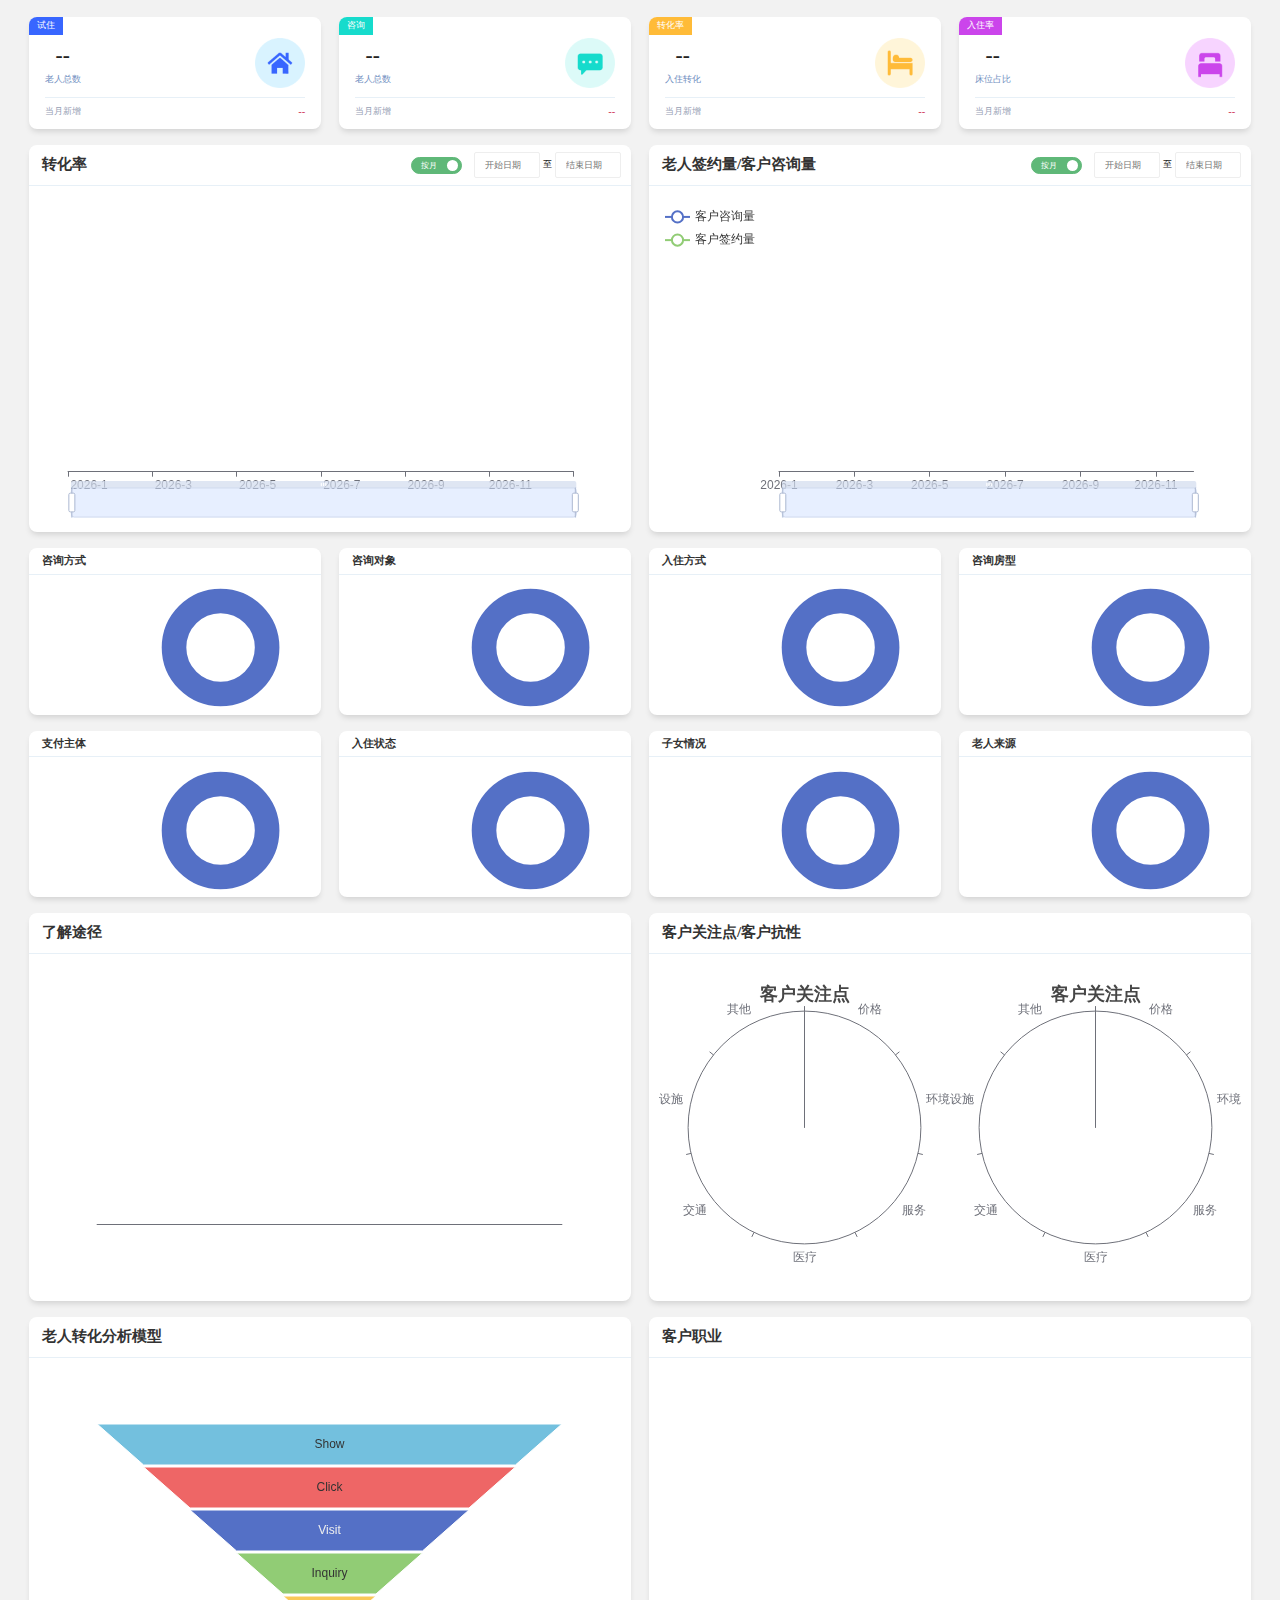
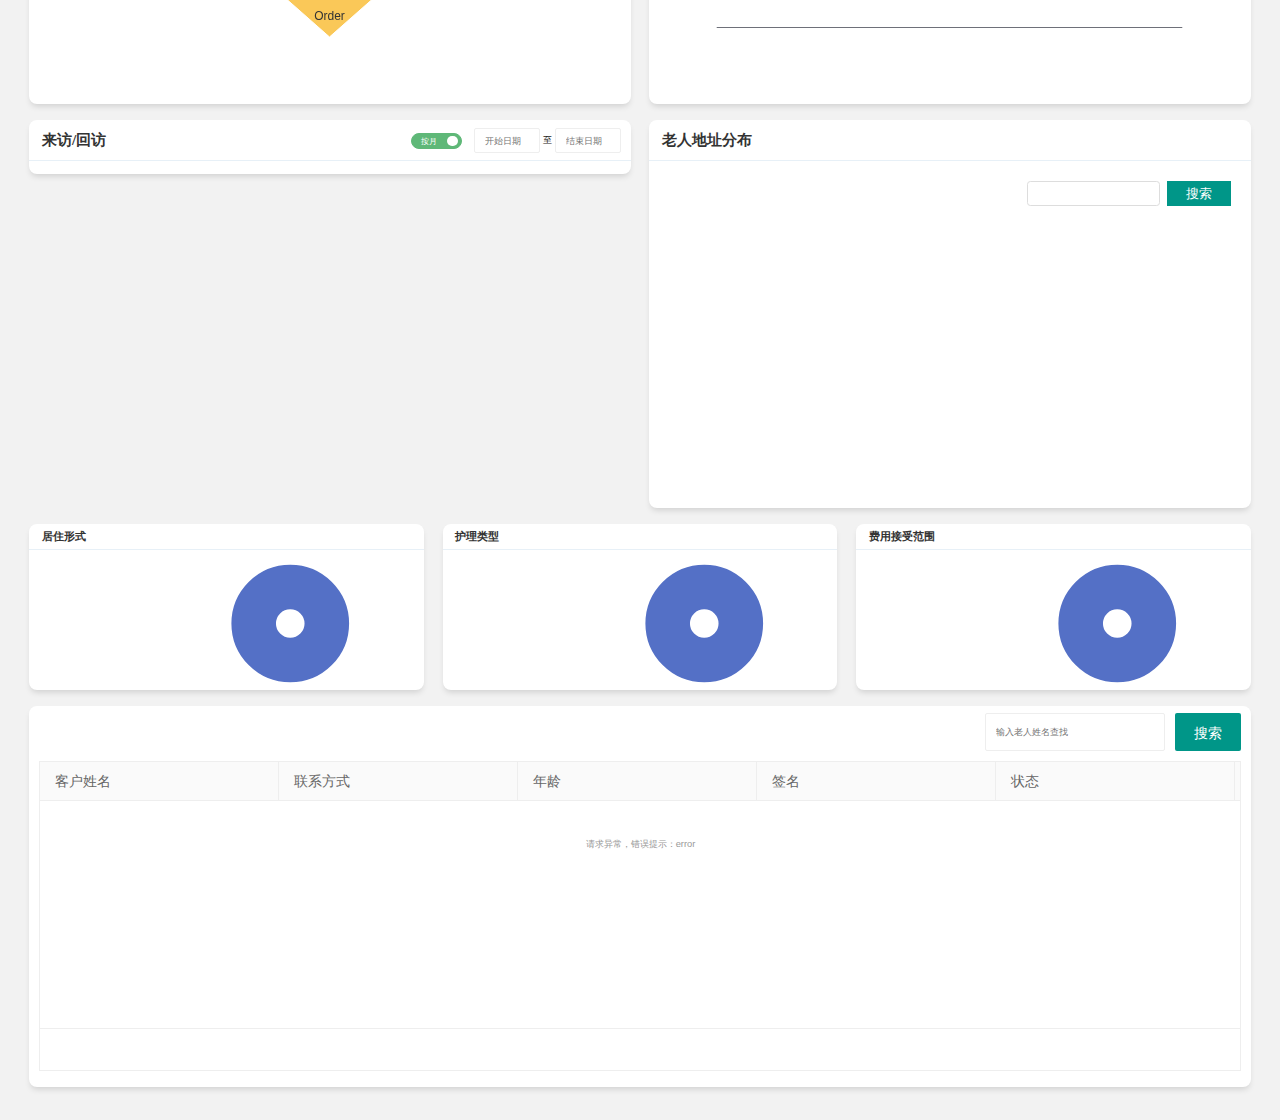
==== commit 30eb8d61: "feat: 添加柱状图异步数据处理逻辑" ====
--- a/index.html
+++ b/index.html
@@ -250,7 +250,7 @@
                         </div>
 
                         <div class="chart-card-bottom">
-                            <bar-chart id="chart_know_pathway" type="simple" style="display: inline-flex;width: 100%;"></bar-chart>
+                            <bar-chart data-id="know_mode_data" type="simple" style="display: inline-flex;width: 100%;"></bar-chart>
                         </div>
                     </section>
 
@@ -267,8 +267,8 @@
                         </div>
 
                         <div class="chart-card-bottom">
-                            <polar-bar-chart id="chart_customer_care" style="display:inline-flex;width:50%;"></polar-bar-chart>
-                            <polar-bar-chart id="chart_customer_care" style="display:inline-flex;width:50%;"></polar-bar-chart>
+                            <polar-bar-chart data-id="customer_concerns_data" style="display:inline-flex;width:50%;"></polar-bar-chart>
+                            <polar-bar-chart data-id="customer_resistance_data" style="display:inline-flex;width:50%;"></polar-bar-chart>
                         </div>
                     </section>
 
@@ -307,7 +307,7 @@
                         </div>
 
                         <div class="chart-card-bottom">
-                            <bar-chart id="chart_custom_career" type="simple" style="display: inline-flex;width: 100%;"></bar-chart>
+                            <bar-chart data-id="customer_occ_data" type="simple" style="display: inline-flex;width: 100%;"></bar-chart>
                         </div>
                     </section>
 
@@ -353,6 +353,55 @@
 
                         <div class="map-card-bottom">
                             <map-card></map-card>
+                        </div>
+                    </section>
+                </div>
+
+            </section>
+
+            <section class="pie-card-wrap layui-row">
+
+                <div class="layui-col-xs12 layui-col-sm12 layui-col-md4">
+                    <section class="card pie-card">
+                        <div class="pie-card-top">
+                            <h2 class="pie-card-top-left">居住形式</h2>
+                            <div class="pie-card-top-right">
+
+                            </div>
+                        </div>
+
+                        <div class="pie-card-bottom">
+                            <pie-chart type="rose" data-id="form_data"></pie-chart>
+                        </div>
+                    </section>
+                </div>
+
+                <div class="layui-col-xs12 layui-col-sm12 layui-col-md4">
+                    <section class="card pie-card">
+                        <div class="pie-card-top">
+                            <h2 class="pie-card-top-left">护理类型</h2>
+                            <div class="pie-card-top-right">
+
+                            </div>
+                        </div>
+
+                        <div class="pie-card-bottom">
+                            <pie-chart type="rose" data-id="nursing_type_data"></pie-chart>
+                        </div>
+                    </section>
+                </div>
+
+                <div class="layui-col-xs12 layui-col-sm12 layui-col-md4">
+                    <section class="card pie-card">
+                        <div class="pie-card-top">
+                            <h2 class="pie-card-top-left">费用接受范围</h2>
+                            <div class="pie-card-top-right">
+
+                            </div>
+                        </div>
+
+                        <div class="pie-card-bottom">
+                            <pie-chart type="rose" data-id="expense_scope_data"></pie-chart>
                         </div>
                     </section>
                 </div>
@@ -423,6 +472,8 @@
     <script src="js/states_render.js" type="module"></script>
     <script src="js/line_cart_render.js" type="module"></script>
     <script src="js/pie_chart_render.js" type="module"></script>
+    <script src="js/bar_chart_render.js" type="module"></script>
+    <script src="js/polar_chart_render.js" type="module"></script>
 
 </body>
 </html>
